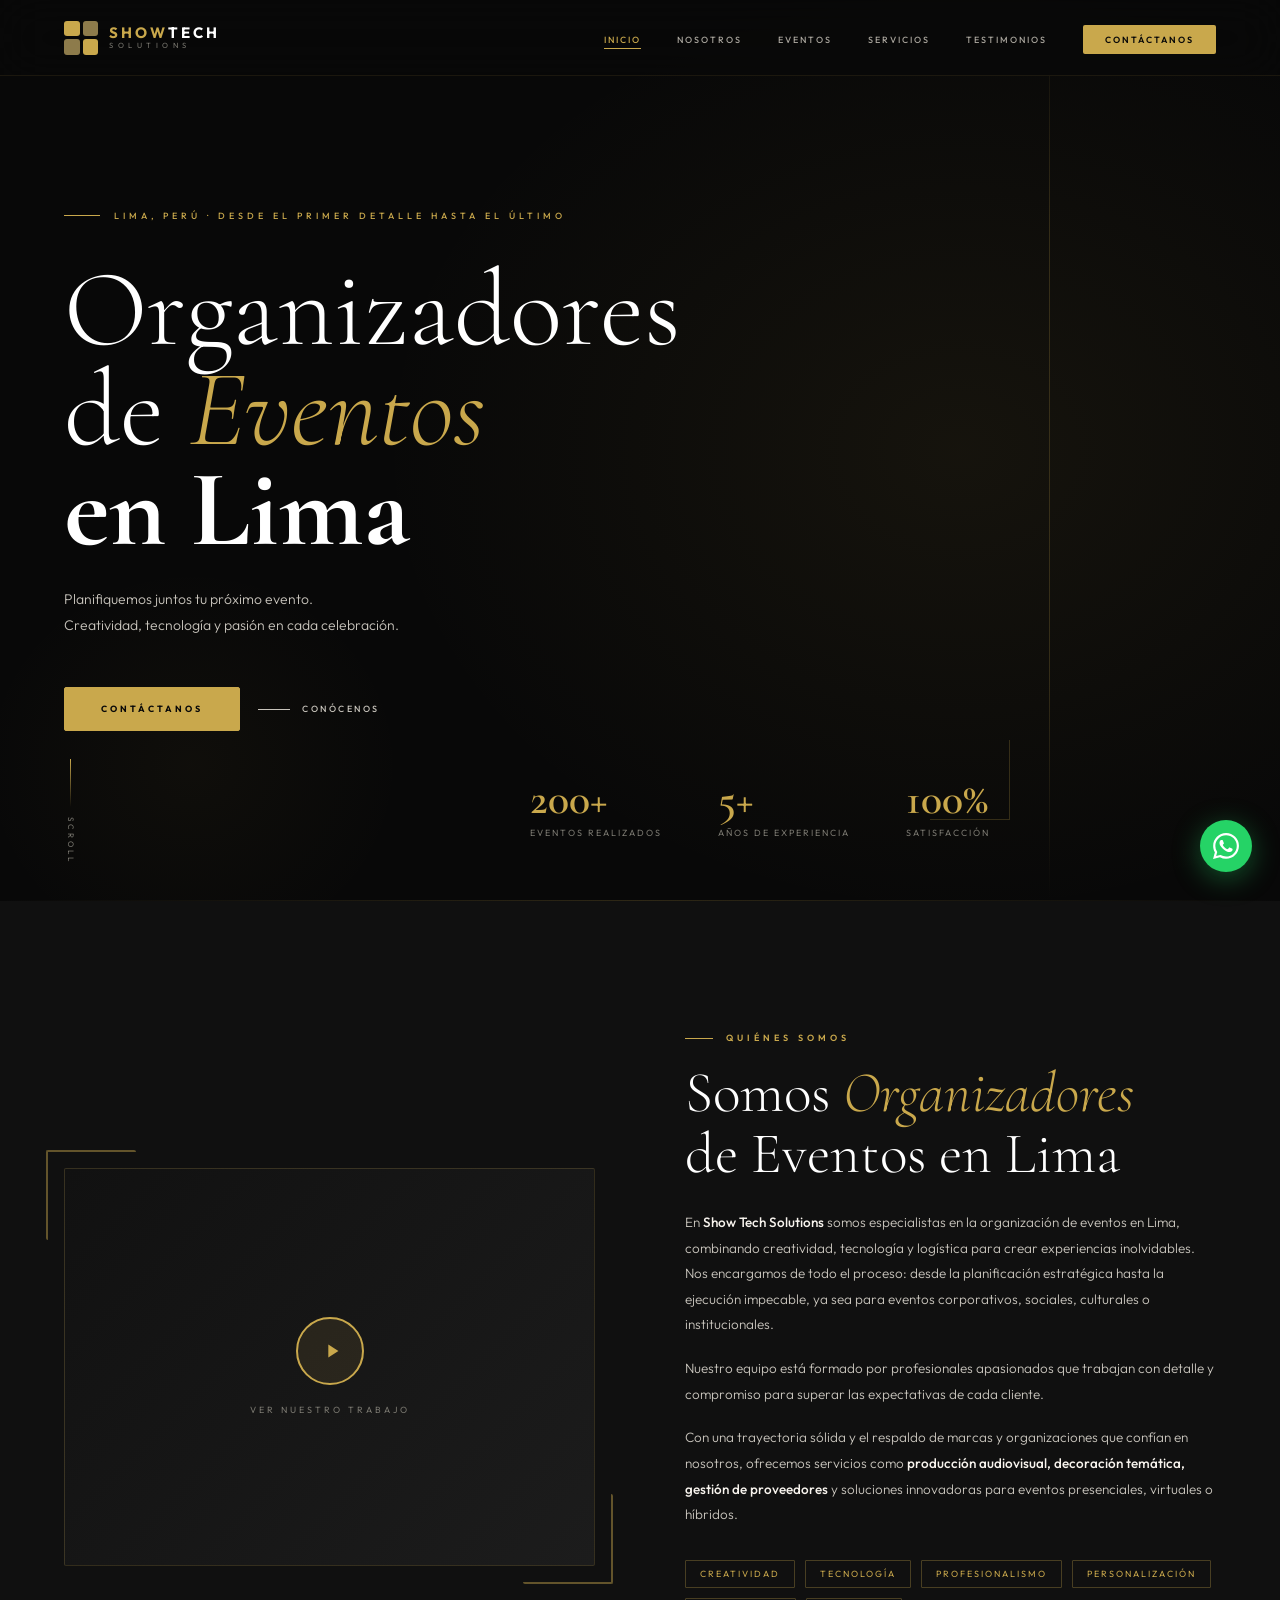
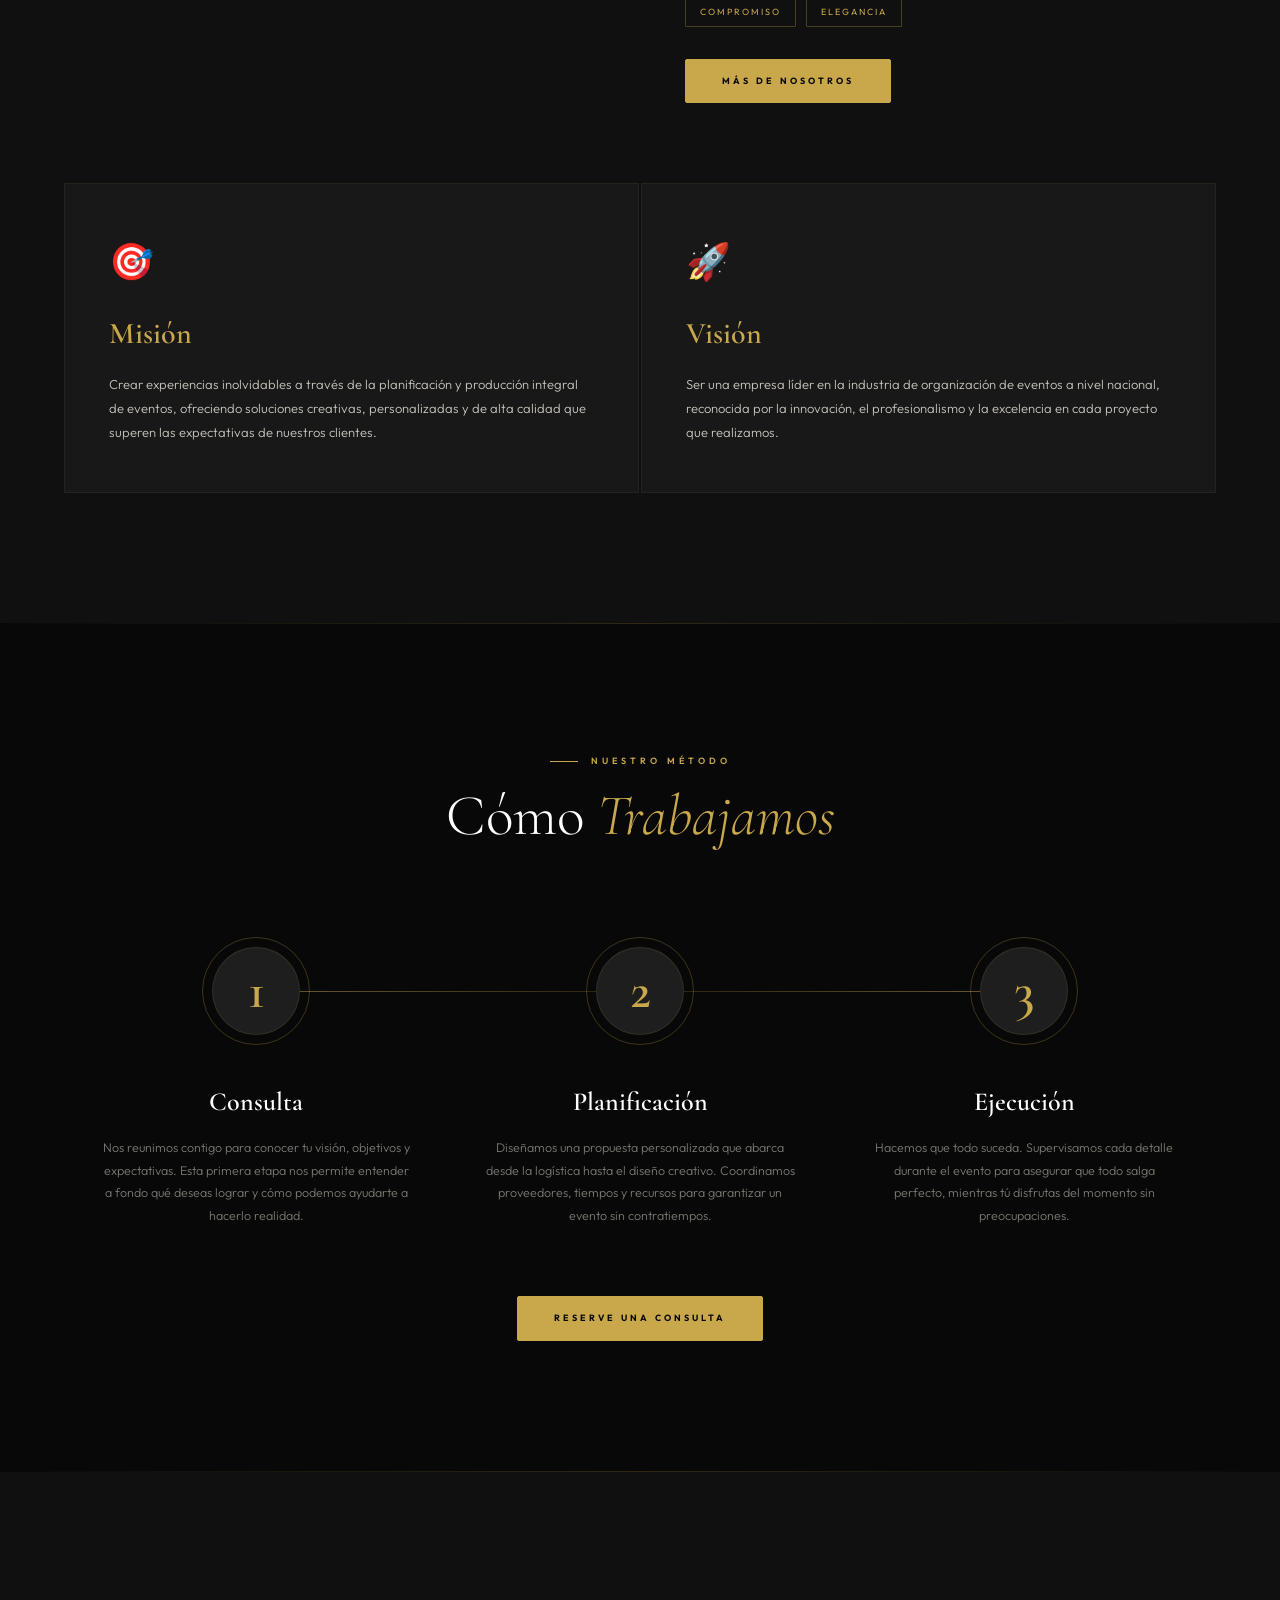
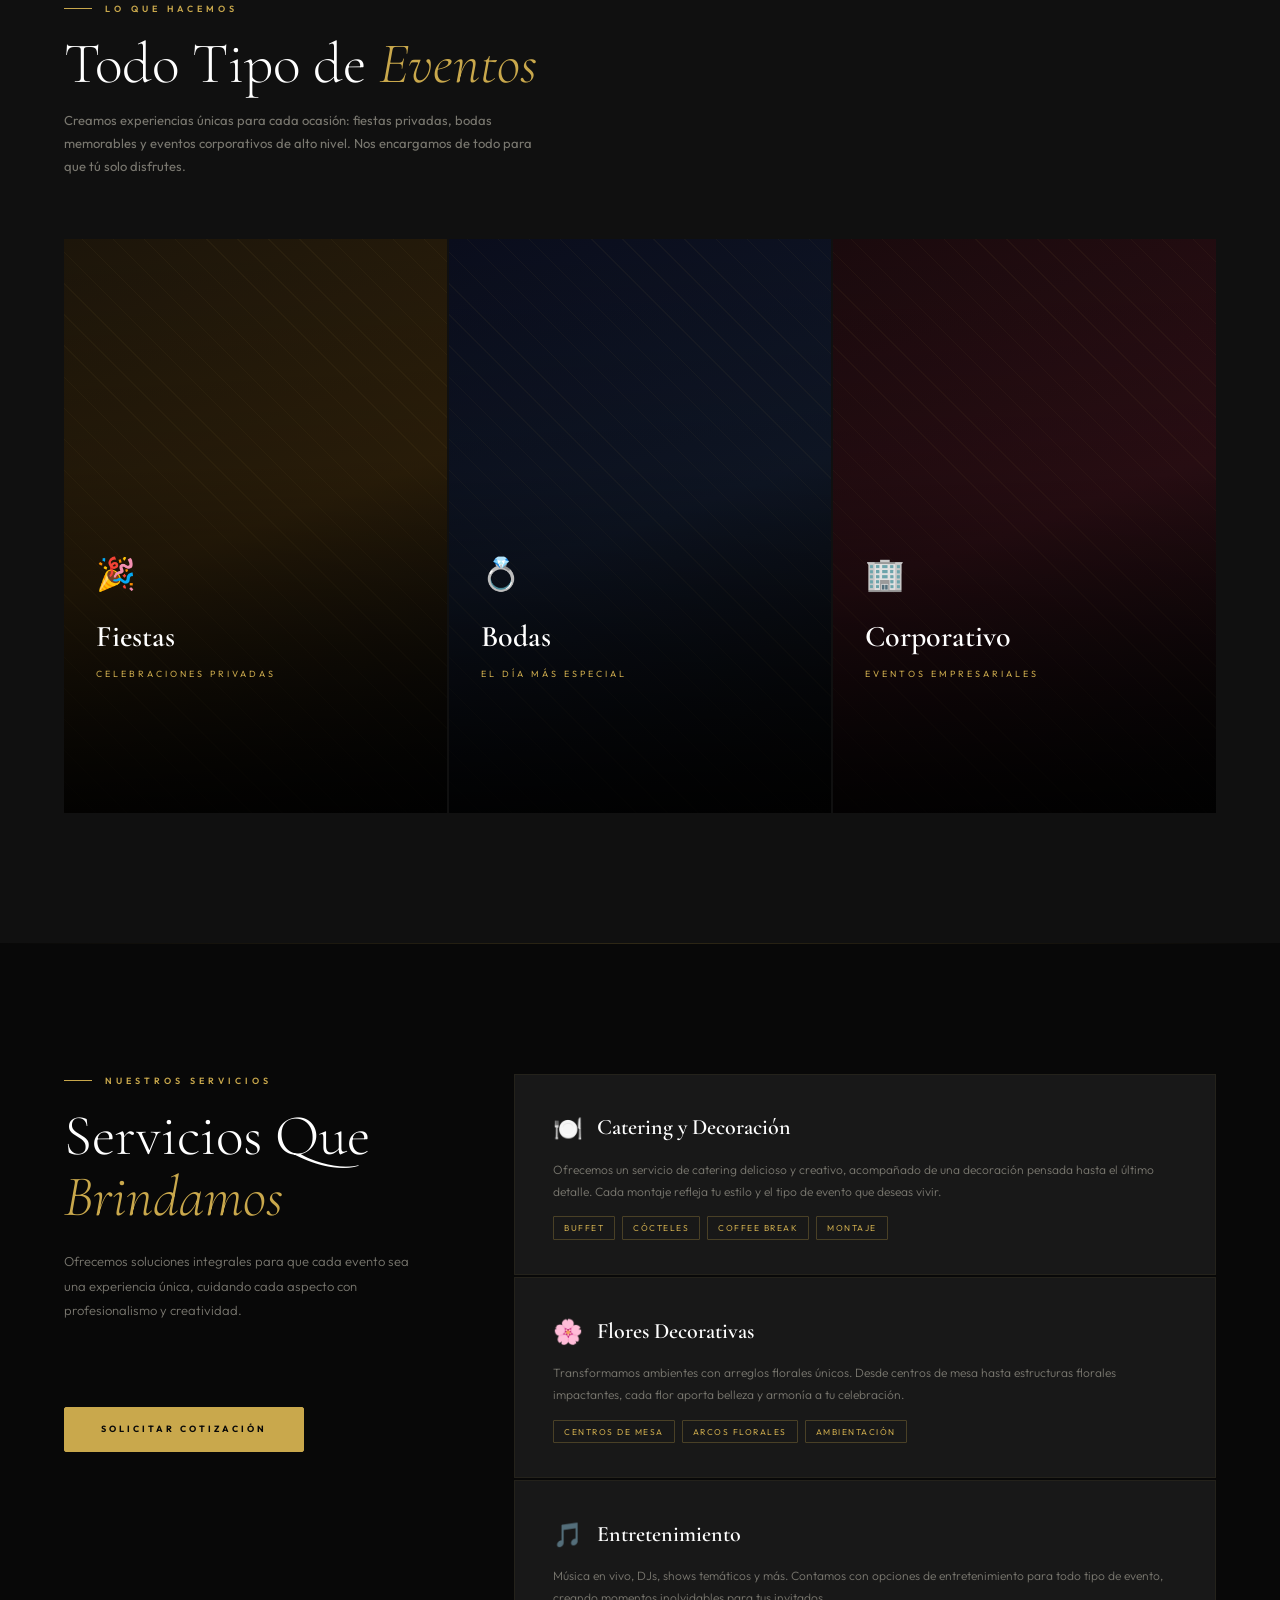
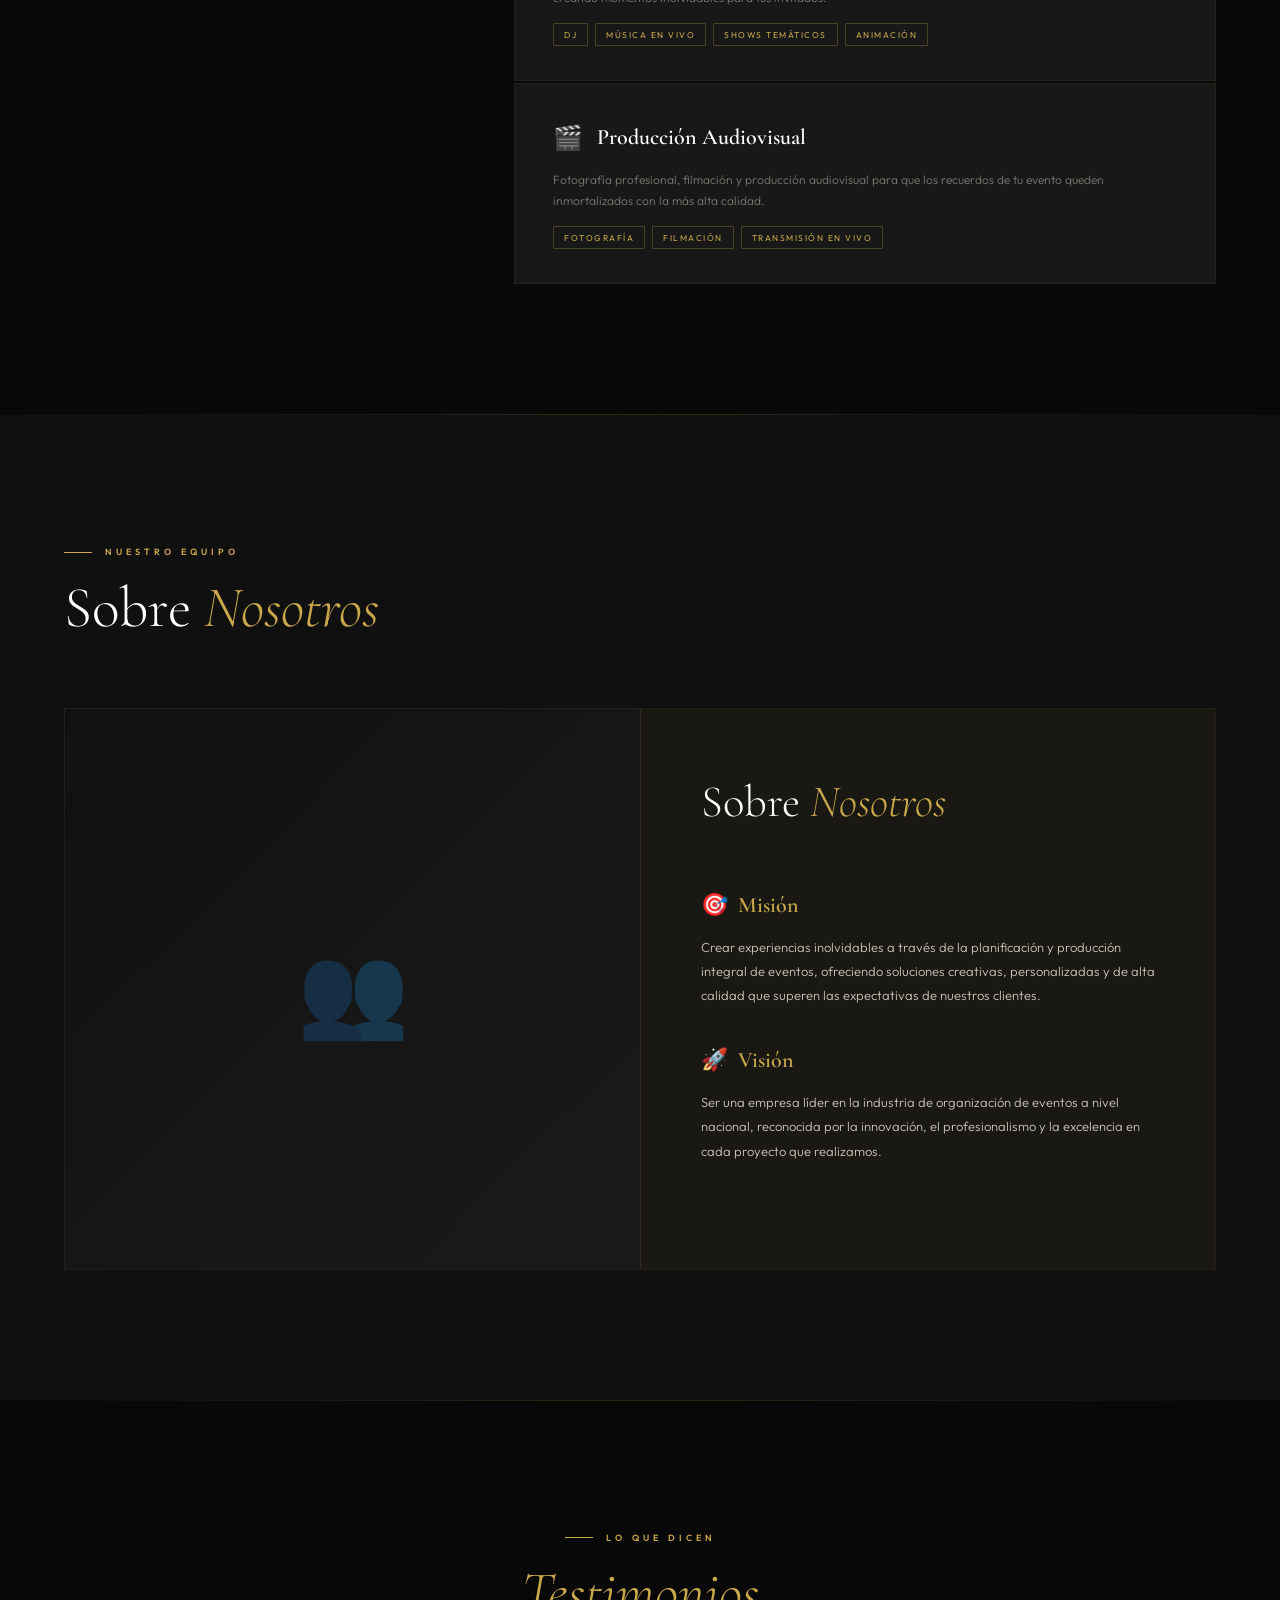
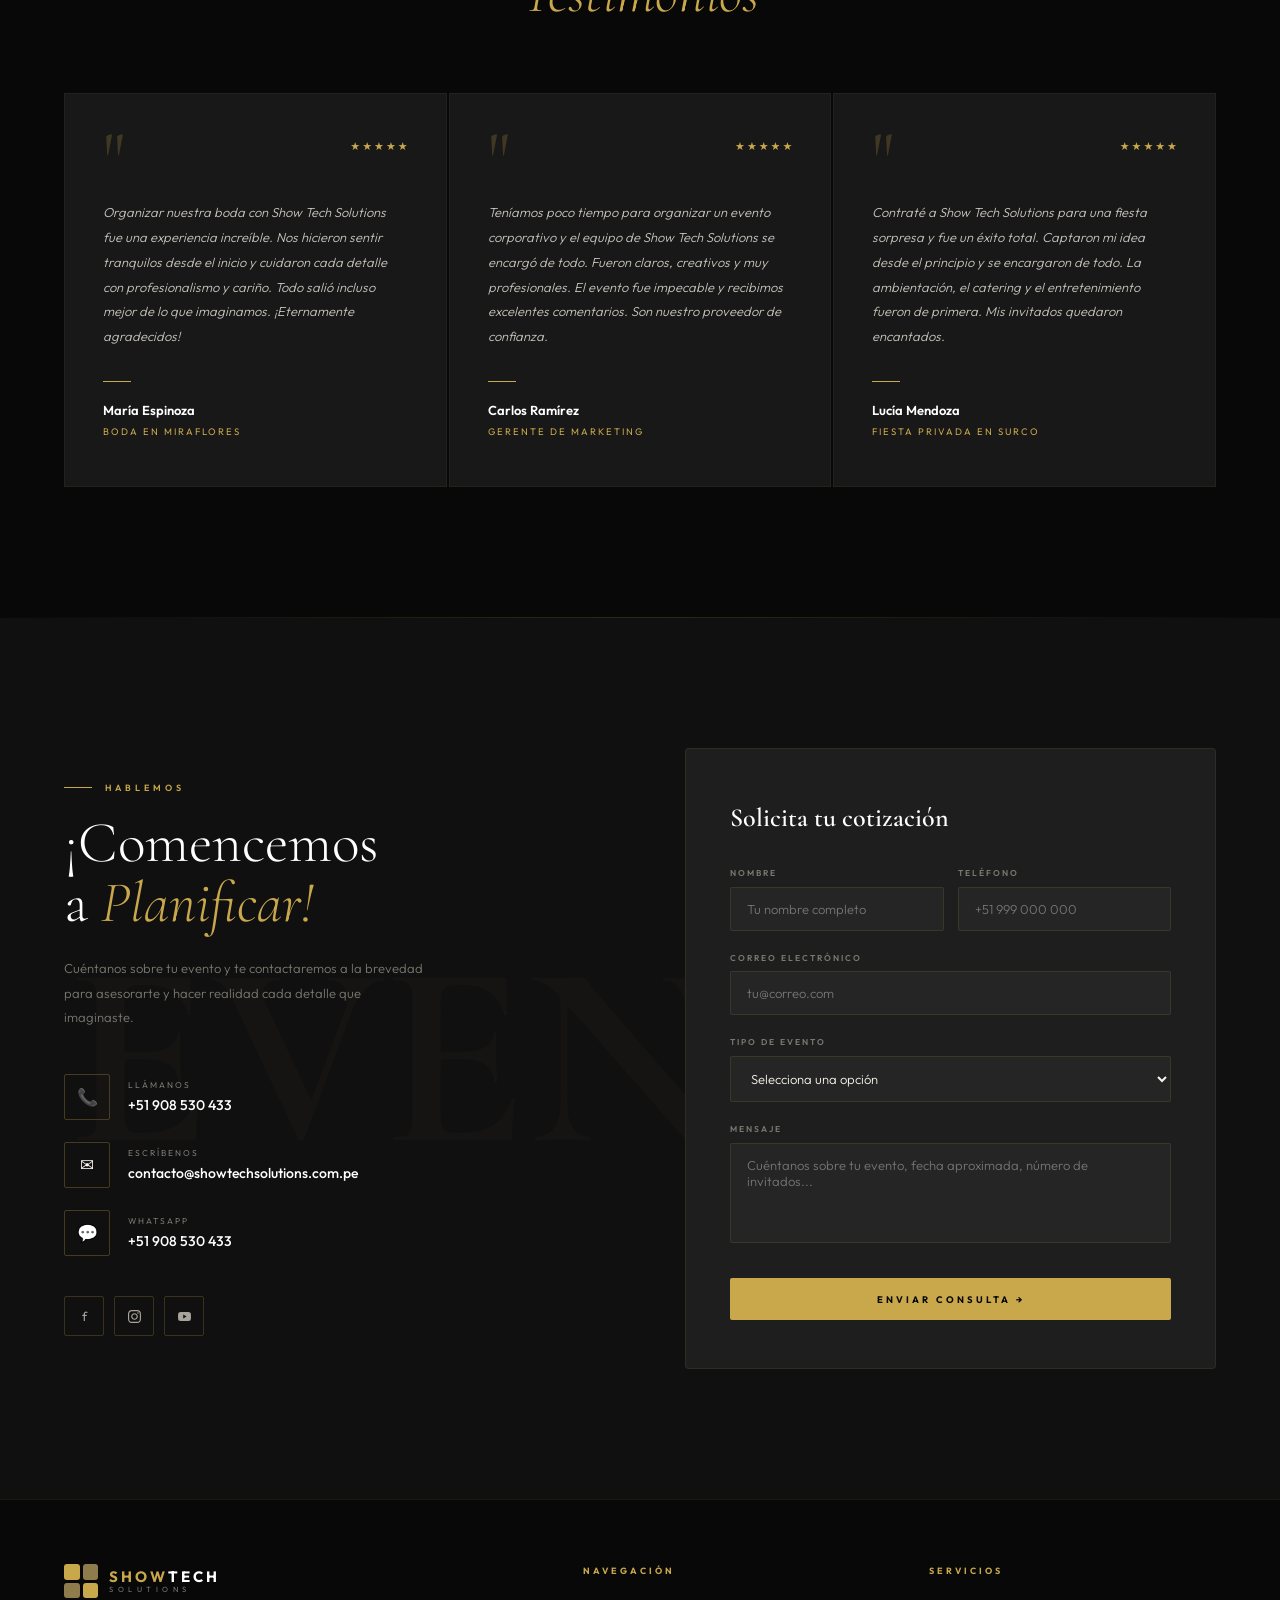
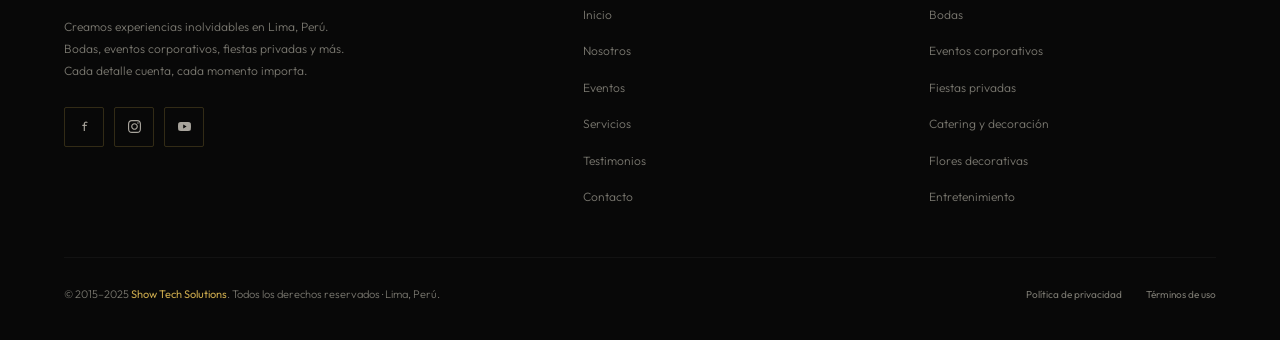
==== index.html @ d68e347e "Primer avance del proyecto Krealab" ====
<!DOCTYPE html>
<html lang="es">
<head>
  <meta charset="UTF-8">
  <meta name="viewport" content="width=device-width, initial-scale=1.0">
  <meta name="description" content="Show Tech Solutions — Organizadores de Eventos en Lima. Bodas, eventos corporativos, fiestas privadas, catering y decoración.">
  <title>Show Tech Solutions | Organizadores de Eventos en Lima</title>

  <!-- Google Fonts -->
  <link rel="preconnect" href="https://fonts.googleapis.com">
  <link rel="preconnect" href="https://fonts.gstatic.com" crossorigin>
  <link href="https://fonts.googleapis.com/css2?family=Cormorant+Garamond:ital,wght@0,300;0,400;0,600;0,700;1,300;1,400;1,600&family=Outfit:wght@300;400;500;600;700&display=swap" rel="stylesheet">

  <!-- CSS -->
  <link rel="stylesheet" href="css/variables.css">
  <link rel="stylesheet" href="css/base.css">
  <link rel="stylesheet" href="css/layout.css">
  <link rel="stylesheet" href="css/home.css">
</head>
<body>

<!-- ════════════════════════════════════════════════════════
    NAVBAR
════════════════════════════════════════════════════════ -->
<nav class="navbar" id="navbar" role="navigation" aria-label="Menú principal">
  <a href="index.html" class="navbar__logo" aria-label="Show Tech Solutions – inicio">
    <div class="logo__squares"><i></i><i></i><i></i><i></i></div>
    <div class="logo__text">
      <div class="logo__name"><b>SHOW</b>TECH</div>
      <div class="logo__sub">SOLUTIONS</div>
    </div>
  </a>

  <ul class="navbar__links" role="list">
    <li><a href="#inicio"       class="active">Inicio</a></li>
    <li><a href="#nosotros">Nosotros</a></li>
    <li><a href="#eventos">Eventos</a></li>
    <li><a href="#servicios">Servicios</a></li>
    <li><a href="#testimonios">Testimonios</a></li>
    <li><a href="#contacto" class="nav-cta">Contáctanos</a></li>
  </ul>

  <!-- Hamburger mobile -->
  <button class="navbar__hamburger" id="hamburger" aria-label="Abrir menú" aria-expanded="false">
    <span></span><span></span><span></span>
  </button>
</nav>

<!-- Mobile menu -->
<nav class="navbar__mobile" id="mobile-menu" aria-label="Menú móvil">
  <a href="#inicio">Inicio</a>
  <a href="#nosotros">Nosotros</a>
  <a href="#eventos">Eventos</a>
  <a href="#servicios">Servicios</a>
  <a href="#testimonios">Testimonios</a>
  <a href="#contacto" class="nav-cta-mobile">Contáctanos</a>
</nav>


<!-- ════════════════════════════════════════════════════════
    HERO
════════════════════════════════════════════════════════ -->
<section class="hero" id="inicio" aria-label="Inicio">

  <div class="hero__bg"     aria-hidden="true"></div>
  <div class="hero__line-v" aria-hidden="true"></div>
  <div class="hero__corner" aria-hidden="true"></div>

  <div class="hero__content">
    <div class="hero__eyebrow" aria-hidden="true">
      <div class="hero__eyebrow-dash"></div>
      <span>Lima, Perú · Desde el primer detalle hasta el último</span>
    </div>

    <h1 class="hero__title">
      Organiza&shy;dores<br>
      de <em>Eventos</em>
      <span class="bold">en Lima</span>
    </h1>

    <p class="hero__sub">
      Planifiquemos juntos tu próximo evento.<br>
      Creatividad, tecnología y pasión en cada celebración.
    </p>

    <div class="hero__actions">
      <a href="#contacto" class="btn-gold">Contáctanos</a>
      <a href="#nosotros" class="btn-outline-gold">
        <span class="line"></span>Conócenos
      </a>
    </div>
  </div>

  <!-- Estadísticas -->
  <div class="hero__stats" aria-label="Estadísticas">
    <div class="hero__stat">
      <div class="n" data-target="200" data-suffix="+">0</div>
      <div class="l">Eventos realizados</div>
    </div>
    <div class="hero__stat">
      <div class="n" data-target="5" data-suffix="+">0</div>
      <div class="l">Años de experiencia</div>
    </div>
    <div class="hero__stat">
      <div class="n" data-target="100" data-suffix="%">0</div>
      <div class="l">Satisfacción</div>
    </div>
  </div>

  <!-- Scroll -->
  <div class="hero__scroll" aria-hidden="true">
    <div class="bar"></div>
    <span class="txt">SCROLL</span>
  </div>

</section>
<div class="sep"></div>


<!-- ════════════════════════════════════════════════════════
    NOSOTROS
════════════════════════════════════════════════════════ -->
<section class="s-nosotros" id="nosotros" aria-label="Nosotros">
  <div class="nosotros__grid">

    <!-- Video / Visual -->
    <div class="nosotros__visual reveal">
      <div class="frame-corner frame-corner--tl" aria-hidden="true"></div>
      <div class="nosotros__frame">
        <div class="nosotros__play" role="button" tabindex="0" aria-label="Ver nuestro video">
          <div class="play-circle">
            <svg viewBox="0 0 24 24" aria-hidden="true"><path d="M8 5v14l11-7z"/></svg>
          </div>
          <span class="play-label">Ver nuestro trabajo</span>
        </div>
      </div>
      <div class="frame-corner frame-corner--br" aria-hidden="true"></div>
    </div>

    <!-- Texto -->
    <div class="nosotros__text reveal">
      <div class="section-label">
        <div class="section-label__line"></div>
        <span class="section-label__text">Quiénes somos</span>
      </div>
      <h2 class="section-title">
        Somos <em>Organizadores</em><br>de Eventos en Lima
      </h2>
      <br>
      <p>
        En <strong>Show Tech Solutions</strong> somos especialistas en la organización de eventos en Lima,
        combinando creatividad, tecnología y logística para crear experiencias inolvidables.
        Nos encargamos de todo el proceso: desde la planificación estratégica hasta la ejecución
        impecable, ya sea para eventos corporativos, sociales, culturales o institucionales.
      </p>
      <p>
        Nuestro equipo está formado por profesionales apasionados que trabajan con detalle y
        compromiso para superar las expectativas de cada cliente.
      </p>
      <p>
        Con una trayectoria sólida y el respaldo de marcas y organizaciones que confían en nosotros,
        ofrecemos servicios como <strong>producción audiovisual, decoración temática, gestión de proveedores</strong>
        y soluciones innovadoras para eventos presenciales, virtuales o híbridos.
      </p>

      <div class="pills" aria-label="Valores">
        <span class="pill">Creatividad</span>
        <span class="pill">Tecnología</span>
        <span class="pill">Profesionalismo</span>
        <span class="pill">Personalización</span>
        <span class="pill">Compromiso</span>
        <span class="pill">Elegancia</span>
      </div>

      <a href="#contacto" class="btn-gold">Más de nosotros</a>
    </div>
  </div>

  <!-- Misión / Visión -->
  <div class="mv-grid">
    <div class="mv-card reveal">
      <span class="mv-card__icon" aria-hidden="true">🎯</span>
      <div class="mv-card__title">Misión</div>
      <p class="mv-card__text">
        Crear experiencias inolvidables a través de la planificación y producción integral de eventos,
        ofreciendo soluciones creativas, personalizadas y de alta calidad que superen las expectativas
        de nuestros clientes.
      </p>
    </div>
    <div class="mv-card reveal">
      <span class="mv-card__icon" aria-hidden="true">🚀</span>
      <div class="mv-card__title">Visión</div>
      <p class="mv-card__text">
        Ser una empresa líder en la industria de organización de eventos a nivel nacional,
        reconocida por la innovación, el profesionalismo y la excelencia en cada proyecto
        que realizamos.
      </p>
    </div>
  </div>
</section>
<div class="sep"></div>


<!-- ════════════════════════════════════════════════════════
    CÓMO TRABAJAMOS
════════════════════════════════════════════════════════ -->
<section class="s-proceso" id="proceso" aria-label="Cómo trabajamos">
  <div class="proceso__head reveal">
    <div class="section-label">
      <div class="section-label__line"></div>
      <span class="section-label__text">Nuestro método</span>
    </div>
    <h2 class="section-title">Cómo <em>Trabajamos</em></h2>
  </div>

  <div class="steps" role="list">
    <div class="step reveal" role="listitem">
      <div class="step__num-wrap" aria-hidden="true">
        <div class="step__ring-outer"></div>
        <div class="step__ring-inner"></div>
        <span class="step__num">1</span>
      </div>
      <h3 class="step__title">Consulta</h3>
      <p class="step__desc">
        Nos reunimos contigo para conocer tu visión, objetivos y expectativas.
        Esta primera etapa nos permite entender a fondo qué deseas lograr y
        cómo podemos ayudarte a hacerlo realidad.
      </p>
    </div>

    <div class="step reveal" role="listitem">
      <div class="step__num-wrap" aria-hidden="true">
        <div class="step__ring-outer"></div>
        <div class="step__ring-inner"></div>
        <span class="step__num">2</span>
      </div>
      <h3 class="step__title">Planificación</h3>
      <p class="step__desc">
        Diseñamos una propuesta personalizada que abarca desde la logística hasta el diseño creativo.
        Coordinamos proveedores, tiempos y recursos para garantizar un evento sin contratiempos.
      </p>
    </div>

    <div class="step reveal" role="listitem">
      <div class="step__num-wrap" aria-hidden="true">
        <div class="step__ring-outer"></div>
        <div class="step__ring-inner"></div>
        <span class="step__num">3</span>
      </div>
      <h3 class="step__title">Ejecución</h3>
      <p class="step__desc">
        Hacemos que todo suceda. Supervisamos cada detalle durante el evento para asegurar que
        todo salga perfecto, mientras tú disfrutas del momento sin preocupaciones.
      </p>
    </div>
  </div>

  <div class="steps__cta reveal">
    <a href="#contacto" class="btn-gold">Reserve una consulta</a>
  </div>
</section>
<div class="sep"></div>


<!-- ════════════════════════════════════════════════════════
    TIPOS DE EVENTOS
════════════════════════════════════════════════════════ -->
<section class="s-eventos" id="eventos" aria-label="Tipos de eventos">
  <div class="eventos__head reveal">
    <div class="section-label">
      <div class="section-label__line"></div>
      <span class="section-label__text">Lo que hacemos</span>
    </div>
    <h2 class="section-title">Todo Tipo de <em>Eventos</em></h2>
    <p class="eventos__sub">
      Creamos experiencias únicas para cada ocasión: fiestas privadas, bodas memorables
      y eventos corporativos de alto nivel. Nos encargamos de todo para que tú solo disfrutes.
    </p>
  </div>

  <div class="eventos__grid reveal">

    <!-- Fiestas -->
    <article class="ev-card">
      <div class="ev-card__bg"   aria-hidden="true"></div>
      <div class="ev-card__hatch" aria-hidden="true"></div>
      <div class="ev-card__shade" aria-hidden="true"></div>
      <div class="ev-card__body">
        <span class="ev-card__emoji" aria-hidden="true">🎉</span>
        <h3 class="ev-card__name">Fiestas</h3>
        <div class="ev-card__label">Celebraciones privadas</div>
        <p class="ev-card__desc">
          Cumpleaños, aniversarios y fiestas temáticas diseñadas a tu medida con
          ambientación, catering y entretenimiento de primer nivel.
        </p>
        <a href="#contacto" class="ev-card__link">
          <span class="ev-card__link-bar"></span>Cotizar
        </a>
      </div>
    </article>

    <!-- Bodas -->
    <article class="ev-card">
      <div class="ev-card__bg"   aria-hidden="true"></div>
      <div class="ev-card__hatch" aria-hidden="true"></div>
      <div class="ev-card__shade" aria-hidden="true"></div>
      <div class="ev-card__body">
        <span class="ev-card__emoji" aria-hidden="true">💍</span>
        <h3 class="ev-card__name">Bodas</h3>
        <div class="ev-card__label">El día más especial</div>
        <p class="ev-card__desc">
          Organizamos tu boda con elegancia y precisión: decoración floral, catering exquisito
          y coordinación integral para un día perfecto e irrepetible.
        </p>
        <a href="#contacto" class="ev-card__link">
          <span class="ev-card__link-bar"></span>Cotizar
        </a>
      </div>
    </article>

    <!-- Corporativo -->
    <article class="ev-card">
      <div class="ev-card__bg"   aria-hidden="true"></div>
      <div class="ev-card__hatch" aria-hidden="true"></div>
      <div class="ev-card__shade" aria-hidden="true"></div>
      <div class="ev-card__body">
        <span class="ev-card__emoji" aria-hidden="true">🏢</span>
        <h3 class="ev-card__name">Corporativo</h3>
        <div class="ev-card__label">Eventos empresariales</div>
        <p class="ev-card__desc">
          Lanzamientos de marca, conferencias, cenas de gala y activaciones.
          Soluciones profesionales que elevan la imagen de tu empresa.
        </p>
        <a href="#contacto" class="ev-card__link">
          <span class="ev-card__link-bar"></span>Cotizar
        </a>
      </div>
    </article>

  </div>
</section>
<div class="sep"></div>


<!-- ════════════════════════════════════════════════════════
    SERVICIOS
════════════════════════════════════════════════════════ -->
<section class="s-servicios" id="servicios" aria-label="Servicios">
  <div class="servicios__layout">

    <div class="servicios__sticky reveal">
      <div class="section-label">
        <div class="section-label__line"></div>
        <span class="section-label__text">Nuestros servicios</span>
      </div>
      <h2 class="section-title">Servicios Que <em>Brindamos</em></h2>
      <p>
        Ofrecemos soluciones integrales para que cada evento sea una experiencia única,
        cuidando cada aspecto con profesionalismo y creatividad.
      </p>
      <a href="#contacto" class="btn-gold mt-lg">Solicitar cotización</a>
    </div>

    <div class="servicios__list reveal">

      <article class="srv-card">
        <div class="srv-card__top">
          <span class="srv-card__emoji" aria-hidden="true">🍽️</span>
          <h3 class="srv-card__name">Catering y Decoración</h3>
        </div>
        <p class="srv-card__desc">
          Ofrecemos un servicio de catering delicioso y creativo, acompañado de una decoración
          pensada hasta el último detalle. Cada montaje refleja tu estilo y el tipo de evento que deseas vivir.
        </p>
        <div class="srv-card__tags" aria-label="Incluye">
          <span class="srv-card__tag">Buffet</span>
          <span class="srv-card__tag">Cócteles</span>
          <span class="srv-card__tag">Coffee Break</span>
          <span class="srv-card__tag">Montaje</span>
        </div>
      </article>

      <article class="srv-card">
        <div class="srv-card__top">
          <span class="srv-card__emoji" aria-hidden="true">🌸</span>
          <h3 class="srv-card__name">Flores Decorativas</h3>
        </div>
        <p class="srv-card__desc">
          Transformamos ambientes con arreglos florales únicos. Desde centros de mesa hasta
          estructuras florales impactantes, cada flor aporta belleza y armonía a tu celebración.
        </p>
        <div class="srv-card__tags">
          <span class="srv-card__tag">Centros de mesa</span>
          <span class="srv-card__tag">Arcos florales</span>
          <span class="srv-card__tag">Ambientación</span>
        </div>
      </article>

      <article class="srv-card">
        <div class="srv-card__top">
          <span class="srv-card__emoji" aria-hidden="true">🎵</span>
          <h3 class="srv-card__name">Entretenimiento</h3>
        </div>
        <p class="srv-card__desc">
          Música en vivo, DJs, shows temáticos y más. Contamos con opciones de entretenimiento
          para todo tipo de evento, creando momentos inolvidables para tus invitados.
        </p>
        <div class="srv-card__tags">
          <span class="srv-card__tag">DJ</span>
          <span class="srv-card__tag">Música en vivo</span>
          <span class="srv-card__tag">Shows temáticos</span>
          <span class="srv-card__tag">Animación</span>
        </div>
      </article>

      <article class="srv-card">
        <div class="srv-card__top">
          <span class="srv-card__emoji" aria-hidden="true">🎬</span>
          <h3 class="srv-card__name">Producción Audiovisual</h3>
        </div>
        <p class="srv-card__desc">
          Fotografía profesional, filmación y producción audiovisual para que los recuerdos
          de tu evento queden inmortalizados con la más alta calidad.
        </p>
        <div class="srv-card__tags">
          <span class="srv-card__tag">Fotografía</span>
          <span class="srv-card__tag">Filmación</span>
          <span class="srv-card__tag">Transmisión en vivo</span>
        </div>
      </article>

    </div>
  </div>
</section>
<div class="sep"></div>


<!-- ════════════════════════════════════════════════════════
    SOBRE NOSOTROS (detalle: Misión / Visión + equipo)
════════════════════════════════════════════════════════ -->
<section class="s-sobre" id="sobre" aria-label="Sobre nosotros">
  <div class="sobre__header">
    <div class="section-label reveal">
      <div class="section-label__line"></div>
      <span class="section-label__text">Nuestro equipo</span>
    </div>
    <h2 class="section-title reveal">Sobre <em>Nosotros</em></h2>
  </div>

  <div class="sobre__grid reveal">
    <div class="sobre__img" aria-hidden="true">
      <div class="sobre__img-inner">
        <span class="sobre__placeholder">👥</span>
      </div>
    </div>
    <div class="sobre__content">
      <h3 class="section-title">Sobre <em>Nosotros</em></h3>
      <br>
      <div class="sobre__block">
        <div class="sobre__block-title"><span aria-hidden="true">🎯</span> Misión</div>
        <p>
          Crear experiencias inolvidables a través de la planificación y producción integral
          de eventos, ofreciendo soluciones creativas, personalizadas y de alta calidad que
          superen las expectativas de nuestros clientes.
        </p>
      </div>
      <div class="sobre__block">
        <div class="sobre__block-title"><span aria-hidden="true">🚀</span> Visión</div>
        <p>
          Ser una empresa líder en la industria de organización de eventos a nivel nacional,
          reconocida por la innovación, el profesionalismo y la excelencia en cada proyecto
          que realizamos.
        </p>
      </div>
    </div>
  </div>
</section>
<div class="sep"></div>


<!-- ════════════════════════════════════════════════════════
    TESTIMONIOS
════════════════════════════════════════════════════════ -->
<section class="s-testimonios" id="testimonios" aria-label="Testimonios">
  <div class="testimonios__head reveal">
    <div class="section-label">
      <div class="section-label__line"></div>
      <span class="section-label__text">Lo que dicen</span>
    </div>
    <h2 class="section-title"><em>Testimonios</em></h2>
  </div>

  <div class="testimonios__grid">

    <article class="testi-card reveal">
      <div class="testi-card__stars" aria-label="5 estrellas">★★★★★</div>
      <span class="testi-card__quote" aria-hidden="true">"</span>
      <p class="testi-card__text">
        Organizar nuestra boda con Show Tech Solutions fue una experiencia increíble.
        Nos hicieron sentir tranquilos desde el inicio y cuidaron cada detalle con
        profesionalismo y cariño. Todo salió incluso mejor de lo que imaginamos. ¡Eternamente agradecidos!
      </p>
      <div class="testi-card__line" aria-hidden="true"></div>
      <div class="testi-card__name">María Espinoza</div>
      <div class="testi-card__role">Boda en Miraflores</div>
    </article>

    <article class="testi-card reveal">
      <div class="testi-card__stars" aria-label="5 estrellas">★★★★★</div>
      <span class="testi-card__quote" aria-hidden="true">"</span>
      <p class="testi-card__text">
        Teníamos poco tiempo para organizar un evento corporativo y el equipo de Show Tech Solutions
        se encargó de todo. Fueron claros, creativos y muy profesionales. El evento fue impecable
        y recibimos excelentes comentarios. Son nuestro proveedor de confianza.
      </p>
      <div class="testi-card__line" aria-hidden="true"></div>
      <div class="testi-card__name">Carlos Ramírez</div>
      <div class="testi-card__role">Gerente de Marketing</div>
    </article>

    <article class="testi-card reveal">
      <div class="testi-card__stars" aria-label="5 estrellas">★★★★★</div>
      <span class="testi-card__quote" aria-hidden="true">"</span>
      <p class="testi-card__text">
        Contraté a Show Tech Solutions para una fiesta sorpresa y fue un éxito total.
        Captaron mi idea desde el principio y se encargaron de todo. La ambientación,
        el catering y el entretenimiento fueron de primera. Mis invitados quedaron encantados.
      </p>
      <div class="testi-card__line" aria-hidden="true"></div>
      <div class="testi-card__name">Lucía Mendoza</div>
      <div class="testi-card__role">Fiesta privada en Surco</div>
    </article>

  </div>
</section>
<div class="sep"></div>


<!-- ════════════════════════════════════════════════════════
    CONTACTO
════════════════════════════════════════════════════════ -->
<section class="s-contacto" id="contacto" aria-label="Contacto">
  <div class="contacto__bg-word" aria-hidden="true">EVENTOS</div>

  <div class="contacto__grid">

    <!-- Info -->
    <div class="reveal">
      <div class="section-label">
        <div class="section-label__line"></div>
        <span class="section-label__text">Hablemos</span>
      </div>
      <h2 class="section-title contacto__title">¡Comencemos<br>a <em>Planificar!</em></h2>
      <p class="contacto__para">
        Cuéntanos sobre tu evento y te contactaremos a la brevedad para asesorarte
        y hacer realidad cada detalle que imaginaste.
      </p>

      <div class="contact-items">
        <a href="tel:+51908530433" class="c-item">
          <div class="c-item__icon" aria-hidden="true">📞</div>
          <div>
            <div class="c-item__label">Llámanos</div>
            <div class="c-item__value">+51 908 530 433</div>
          </div>
        </a>
        <a href="mailto:contacto@showtechsolutions.com.pe" class="c-item">
          <div class="c-item__icon" aria-hidden="true">✉️</div>
          <div>
            <div class="c-item__label">Escríbenos</div>
            <div class="c-item__value">contacto@showtechsolutions.com.pe</div>
          </div>
        </a>
        <a href="https://wa.me/51908530433" class="c-item" target="_blank" rel="noopener">
          <div class="c-item__icon" aria-hidden="true">💬</div>
          <div>
            <div class="c-item__label">WhatsApp</div>
            <div class="c-item__value">+51 908 530 433</div>
          </div>
        </a>
      </div>

      <div class="socials">
        <a href="#" class="social-btn" title="Facebook" aria-label="Facebook">f</a>
        <a href="#" class="social-btn" title="Instagram" aria-label="Instagram">
          <svg viewBox="0 0 24 24" aria-hidden="true"><path d="M12 2.163c3.204 0 3.584.012 4.85.07 3.252.148 4.771 1.691 4.919 4.919.058 1.265.069 1.645.069 4.849 0 3.205-.012 3.584-.069 4.849-.149 3.225-1.664 4.771-4.919 4.919-1.266.058-1.644.07-4.85.07-3.204 0-3.584-.012-4.849-.07-3.26-.149-4.771-1.699-4.919-4.92-.058-1.265-.07-1.644-.07-4.849 0-3.204.013-3.583.07-4.849.149-3.227 1.664-4.771 4.919-4.919 1.266-.057 1.645-.069 4.849-.069zm0-2.163c-3.259 0-3.667.014-4.947.072-4.358.2-6.78 2.618-6.98 6.98-.059 1.281-.073 1.689-.073 4.948 0 3.259.014 3.668.072 4.948.2 4.358 2.618 6.78 6.98 6.98 1.281.058 1.689.072 4.948.072 3.259 0 3.668-.014 4.948-.072 4.354-.2 6.782-2.618 6.979-6.98.059-1.28.073-1.689.073-4.948 0-3.259-.014-3.667-.072-4.947-.196-4.354-2.617-6.78-6.979-6.98-1.281-.059-1.69-.073-4.949-.073zm0 5.838c-3.403 0-6.162 2.759-6.162 6.162s2.759 6.163 6.162 6.163 6.162-2.759 6.162-6.163c0-3.403-2.759-6.162-6.162-6.162zm0 10.162c-2.209 0-4-1.79-4-4 0-2.209 1.791-4 4-4s4 1.791 4 4c0 2.21-1.791 4-4 4zm6.406-11.845c-.796 0-1.441.645-1.441 1.44s.645 1.44 1.441 1.44c.795 0 1.439-.645 1.439-1.44s-.644-1.44-1.439-1.44z"/></svg>
        </a>
        <a href="#" class="social-btn" title="YouTube" aria-label="YouTube">
          <svg viewBox="0 0 24 24" aria-hidden="true"><path d="M23.495 6.205a3.007 3.007 0 0 0-2.088-2.088c-1.87-.501-9.396-.501-9.396-.501s-7.507-.01-9.396.501A3.007 3.007 0 0 0 .527 6.205a31.247 31.247 0 0 0-.522 5.805 31.247 31.247 0 0 0 .522 5.783 3.007 3.007 0 0 0 2.088 2.088c1.868.502 9.396.502 9.396.502s7.506 0 9.396-.502a3.007 3.007 0 0 0 2.088-2.088 31.247 31.247 0 0 0 .5-5.783 31.247 31.247 0 0 0-.5-5.805zM9.609 15.601V8.408l6.264 3.602z"/></svg>
        </a>
      </div>
    </div>

    <!-- Formulario -->
    <div class="cform reveal" role="form" aria-label="Formulario de contacto">
      <div class="cform__title">Solicita tu cotización</div>
      <div class="frow">
        <div class="fgroup">
          <label class="flabel" for="nombre">Nombre</label>
          <input id="nombre" type="text" class="finput" placeholder="Tu nombre completo" required>
        </div>
        <div class="fgroup">
          <label class="flabel" for="telefono">Teléfono</label>
          <input id="telefono" type="tel" class="finput" placeholder="+51 999 000 000">
        </div>
      </div>
      <div class="fgroup">
        <label class="flabel" for="email">Correo electrónico</label>
        <input id="email" type="email" class="finput" placeholder="tu@correo.com" required>
      </div>
      <div class="fgroup">
        <label class="flabel" for="tipo">Tipo de evento</label>
        <select id="tipo" class="fselect">
          <option value="">Selecciona una opción</option>
          <option>Boda</option>
          <option>Fiesta privada</option>
          <option>Evento corporativo</option>
          <option>Cumpleaños</option>
          <option>Lanzamiento de marca</option>
          <option>Otro</option>
        </select>
      </div>
      <div class="fgroup">
        <label class="flabel" for="mensaje">Mensaje</label>
        <textarea id="mensaje" class="ftextarea" placeholder="Cuéntanos sobre tu evento, fecha aproximada, número de invitados..."></textarea>
      </div>
      <button class="fsubmit" type="button">Enviar consulta →</button>
    </div>

  </div>
</section>


<!-- ════════════════════════════════════════════════════════
    FOOTER
════════════════════════════════════════════════════════ -->
<footer class="footer" role="contentinfo">
  <div class="footer__inner">
    <div class="footer__top">

      <!-- Marca -->
      <div class="footer__brand">
        <a href="index.html" class="navbar__logo" aria-label="Show Tech Solutions">
          <div class="logo__squares"><i></i><i></i><i></i><i></i></div>
          <div class="logo__text">
            <div class="logo__name"><b>SHOW</b>TECH</div>
            <div class="logo__sub">SOLUTIONS</div>
          </div>
        </a>
        <p>
          Creamos experiencias inolvidables en Lima, Perú.
          Bodas, eventos corporativos, fiestas privadas y más.
          Cada detalle cuenta, cada momento importa.
        </p>
        <div class="socials">
          <a href="#" class="social-btn" title="Facebook" aria-label="Facebook">f</a>
          <a href="#" class="social-btn" title="Instagram" aria-label="Instagram">
            <svg viewBox="0 0 24 24" aria-hidden="true"><path d="M12 2.163c3.204 0 3.584.012 4.85.07 3.252.148 4.771 1.691 4.919 4.919.058 1.265.069 1.645.069 4.849 0 3.205-.012 3.584-.069 4.849-.149 3.225-1.664 4.771-4.919 4.919-1.266.058-1.644.07-4.85.07-3.204 0-3.584-.012-4.849-.07-3.26-.149-4.771-1.699-4.919-4.92-.058-1.265-.07-1.644-.07-4.849 0-3.204.013-3.583.07-4.849.149-3.227 1.664-4.771 4.919-4.919 1.266-.057 1.645-.069 4.849-.069zm0-2.163c-3.259 0-3.667.014-4.947.072-4.358.2-6.78 2.618-6.98 6.98-.059 1.281-.073 1.689-.073 4.948 0 3.259.014 3.668.072 4.948.2 4.358 2.618 6.78 6.98 6.98 1.281.058 1.689.072 4.948.072 3.259 0 3.668-.014 4.948-.072 4.354-.2 6.782-2.618 6.979-6.98.059-1.28.073-1.689.073-4.948 0-3.259-.014-3.667-.072-4.947-.196-4.354-2.617-6.78-6.979-6.98-1.281-.059-1.69-.073-4.949-.073zm0 5.838c-3.403 0-6.162 2.759-6.162 6.162s2.759 6.163 6.162 6.163 6.162-2.759 6.162-6.163c0-3.403-2.759-6.162-6.162-6.162zm0 10.162c-2.209 0-4-1.79-4-4 0-2.209 1.791-4 4-4s4 1.791 4 4c0 2.21-1.791 4-4 4zm6.406-11.845c-.796 0-1.441.645-1.441 1.44s.645 1.44 1.441 1.44c.795 0 1.439-.645 1.439-1.44s-.644-1.44-1.439-1.44z"/></svg>
          </a>
          <a href="#" class="social-btn" title="YouTube" aria-label="YouTube">
            <svg viewBox="0 0 24 24" aria-hidden="true"><path d="M23.495 6.205a3.007 3.007 0 0 0-2.088-2.088c-1.87-.501-9.396-.501-9.396-.501s-7.507-.01-9.396.501A3.007 3.007 0 0 0 .527 6.205a31.247 31.247 0 0 0-.522 5.805 31.247 31.247 0 0 0 .522 5.783 3.007 3.007 0 0 0 2.088 2.088c1.868.502 9.396.502 9.396.502s7.506 0 9.396-.502a3.007 3.007 0 0 0 2.088-2.088 31.247 31.247 0 0 0 .5-5.783 31.247 31.247 0 0 0-.5-5.805zM9.609 15.601V8.408l6.264 3.602z"/></svg>
          </a>
        </div>
      </div>

      <!-- Navegación -->
      <div>
        <div class="footer__heading">Navegación</div>
        <ul class="footer__list">
          <li><a href="#inicio">Inicio</a></li>
          <li><a href="#nosotros">Nosotros</a></li>
          <li><a href="#eventos">Eventos</a></li>
          <li><a href="#servicios">Servicios</a></li>
          <li><a href="#testimonios">Testimonios</a></li>
          <li><a href="#contacto">Contacto</a></li>
        </ul>
      </div>

      <!-- Servicios -->
      <div>
        <div class="footer__heading">Servicios</div>
        <ul class="footer__list">
          <li><a href="#eventos">Bodas</a></li>
          <li><a href="#eventos">Eventos corporativos</a></li>
          <li><a href="#eventos">Fiestas privadas</a></li>
          <li><a href="#servicios">Catering y decoración</a></li>
          <li><a href="#servicios">Flores decorativas</a></li>
          <li><a href="#servicios">Entretenimiento</a></li>
        </ul>
      </div>

    </div>

    <div class="footer__bottom">
      <p class="footer__copy">
        © 2015–2025 <b>Show Tech Solutions</b>. Todos los derechos reservados · Lima, Perú.
      </p>
      <div class="footer__legal">
        <a href="#">Política de privacidad</a>
        <a href="#">Términos de uso</a>
      </div>
    </div>
  </div>
</footer>


<!-- WhatsApp flotante -->
<a href="https://wa.me/51908530433" class="wa-float" target="_blank" rel="noopener" aria-label="Escribir por WhatsApp">
  <svg viewBox="0 0 24 24" aria-hidden="true">
    <path d="M17.472 14.382c-.297-.149-1.758-.867-2.03-.967-.273-.099-.471-.148-.67.15-.197.297-.767.966-.94 1.164-.173.199-.347.223-.644.075-.297-.15-1.255-.463-2.39-1.475-.883-.788-1.48-1.761-1.653-2.059-.173-.297-.018-.458.13-.606.134-.133.298-.347.446-.52.149-.174.198-.298.298-.497.099-.198.05-.371-.025-.52-.075-.149-.669-1.612-.916-2.207-.242-.579-.487-.5-.669-.51-.173-.008-.371-.01-.57-.01-.198 0-.52.074-.792.372-.272.297-1.04 1.016-1.04 2.479 0 1.462 1.065 2.875 1.213 3.074.149.198 2.096 3.2 5.077 4.487.709.306 1.262.489 1.694.625.712.227 1.36.195 1.871.118.571-.085 1.758-.719 2.006-1.413.248-.694.248-1.289.173-1.413-.074-.124-.272-.198-.57-.347m-5.421 7.403h-.004a9.87 9.87 0 01-5.031-1.378l-.361-.214-3.741.982.998-3.648-.235-.374a9.86 9.86 0 01-1.51-5.26c.001-5.45 4.436-9.884 9.888-9.884 2.64 0 5.122 1.03 6.988 2.898a9.825 9.825 0 012.893 6.994c-.003 5.45-4.437 9.884-9.885 9.884m8.413-18.297A11.815 11.815 0 0012.05 0C5.495 0 .16 5.335.157 11.892c0 2.096.547 4.142 1.588 5.945L.057 24l6.305-1.654a11.882 11.882 0 005.683 1.448h.005c6.554 0 11.89-5.335 11.893-11.893a11.821 11.821 0 00-3.48-8.413z"/>
  </svg>
</a>


<!-- ════════════════════════════════════════════════════════
    SCRIPTS
════════════════════════════════════════════════════════ -->
<script src="js/main.js"></script>

</body>
</html>
---- css/variables.css ----
/* ============================================================
   SHOW TECH SOLUTIONS — variables.css
   Tokens de diseño globales. Modificar aquí afecta todo el sitio.
   ============================================================ */

:root {
  /* ── Colores primarios ── */
  --gold:         #C9A84C;
  --gold-light:   #E8C97A;
  --gold-dark:    #9A7A2E;
  --gold-pale:    rgba(201, 168, 76, 0.10);
  --gold-border:  rgba(201, 168, 76, 0.20);

  /* ── Fondos ── */
  --bg-base:      #080808;
  --bg-soft:      #101010;
  --bg-mid:       #181818;
  --bg-card:      #1E1E1E;

  /* ── Texto ── */
  --text-white:   #F8F4EE;
  --text-dim:     #C8C4BC;
  --text-gray:    #A8A49C;
  --text-muted:   #7A7870;

  /* ── Tipografía ── */
  --font-serif:   'Cormorant Garamond', Georgia, serif;
  --font-sans:    'Outfit', system-ui, sans-serif;

  /* ── Tamaños de fuente ── */
  --fs-xs:    9px;
  --fs-sm:    12px;
  --fs-base:  14px;
  --fs-md:    16px;
  --fs-lg:    22px;
  --fs-xl:    30px;
  --fs-2xl:   44px;

  /* ── Espaciado de sección ── */
  --section-pad:    130px;
  --section-pad-h:  5%;

  /* ── Transiciones ── */
  --transition:   0.32s ease;
  --transition-slow: 0.65s ease;

  /* ── Bordes ── */
  --radius-sm:  2px;
  --radius-md:  4px;
  --radius-lg:  8px;

  /* ── Navbar ── */
  --navbar-h:   76px;
}
---- css/base.css ----
/* ============================================================
   SHOW TECH SOLUTIONS — base.css
   Reset, body, tipografía global, utilidades comunes.
   ============================================================ */

/* ── Reset ── */
*, *::before, *::after {
  margin: 0;
  padding: 0;
  box-sizing: border-box;
}

html {
  scroll-behavior: smooth;
  font-size: 16px;
}

body {
  background: var(--bg-base);
  color: var(--text-white);
  font-family: var(--font-sans);
  overflow-x: hidden;
  line-height: 1.6;
  -webkit-font-smoothing: antialiased;
}

img, video { max-width: 100%; display: block; }
a { color: inherit; text-decoration: none; }
button { cursor: pointer; font-family: inherit; }
ul, ol { list-style: none; }

/* ── Separador dorado ── */
.sep {
  width: 100%;
  height: 1px;
  background: linear-gradient(to right, transparent, var(--gold-border), transparent);
}

/* ── Etiqueta de sección ── */
.section-label {
  display: flex;
  align-items: center;
  gap: 13px;
  margin-bottom: 18px;
}
.section-label__line {
  width: 28px;
  height: 1px;
  background: var(--gold);
  flex-shrink: 0;
}
.section-label__text {
  font-size: var(--fs-xs);
  letter-spacing: 4px;
  text-transform: uppercase;
  color: var(--gold);
  font-weight: 600;
}

/* ── Títulos de sección ── */
.section-title {
  font-family: var(--font-serif);
  font-size: clamp(38px, 4.5vw, 60px);
  font-weight: 300;
  line-height: 1.05;
  color: #fff;
}
.section-title em {
  font-style: italic;
  color: var(--gold);
}

/* ── Botones ── */
.btn-gold {
  display: inline-block;
  background: var(--gold);
  color: var(--bg-base);
  padding: 14px 36px;
  font-size: var(--fs-xs);
  font-weight: 700;
  letter-spacing: 3px;
  text-transform: uppercase;
  border-radius: var(--radius-sm);
  border: 1px solid var(--gold);
  transition: all var(--transition);
}
.btn-gold:hover {
  background: var(--gold-light);
  transform: translateY(-2px);
  box-shadow: 0 14px 40px rgba(201,168,76,.22);
}

.btn-outline-gold {
  display: inline-flex;
  align-items: center;
  gap: 12px;
  color: var(--text-dim);
  font-size: var(--fs-xs);
  font-weight: 500;
  letter-spacing: 2.5px;
  text-transform: uppercase;
  transition: color var(--transition);
}
.btn-outline-gold .line {
  width: 32px;
  height: 1px;
  background: currentColor;
  transition: width var(--transition);
}
.btn-outline-gold:hover { color: var(--gold); }
.btn-outline-gold:hover .line { width: 48px; }

/* ── Scroll reveal ── */
.reveal {
  opacity: 0;
  transform: translateY(28px);
  transition: opacity .85s ease, transform .85s ease;
}
.reveal.on {
  opacity: 1;
  transform: none;
}

/* ── Utilidades ── */
.text-gold  { color: var(--gold); }
.text-gray  { color: var(--text-gray); }
.text-muted { color: var(--text-muted); }
.mt-sm  { margin-top: 16px; }
.mt-md  { margin-top: 32px; }
.mt-lg  { margin-top: 48px; }
.mb-sm  { margin-bottom: 16px; }
.mb-md  { margin-bottom: 32px; }
.mb-lg  { margin-bottom: 48px; }
---- css/layout.css ----
/* ============================================================
   SHOW TECH SOLUTIONS — layout.css
   Navbar, Footer, WhatsApp flotante.
   ============================================================ */

/* ──────────────────────────────────────────────────────────
   NAVBAR
────────────────────────────────────────────────────────── */
.navbar {
  position: fixed;
  top: 0; left: 0; right: 0;
  z-index: 999;
  height: var(--navbar-h);
  padding: 0 var(--section-pad-h);
  display: flex;
  align-items: center;
  justify-content: space-between;
  background: rgba(8, 8, 8, 0.88);
  backdrop-filter: blur(24px);
  -webkit-backdrop-filter: blur(24px);
  border-bottom: 1px solid rgba(201,168,76,.10);
  transition: background .4s, border-color .4s;
}
.navbar.scrolled {
  background: rgba(8,8,8,.97);
  border-bottom-color: rgba(201,168,76,.22);
}

/* Logo */
.navbar__logo {
  display: flex;
  align-items: center;
  gap: 11px;
  text-decoration: none;
}
.logo__squares {
  display: grid;
  grid-template-columns: 1fr 1fr;
  gap: 3px;
  width: 34px;
  height: 34px;
}
.logo__squares i {
  border-radius: 3px;
  display: block;
}
.logo__squares i:nth-child(1), .logo__squares i:nth-child(4) { background: var(--gold); }
.logo__squares i:nth-child(2), .logo__squares i:nth-child(3) { background: var(--gold-light); opacity:.6; }

.logo__text { display: flex; flex-direction: column; line-height: 1; }
.logo__name {
  font-weight: 700;
  font-size: 15px;
  letter-spacing: 3px;
  color: #fff;
}
.logo__name b { color: var(--gold); }
.logo__sub {
  font-size: 7.5px;
  letter-spacing: 4.5px;
  color: var(--text-muted);
  font-weight: 400;
  margin-top: 2px;
}

/* Nav links */
.navbar__links {
  display: flex;
  align-items: center;
  gap: 36px;
}
.navbar__links a {
  text-decoration: none;
  color: var(--text-gray);
  font-size: var(--fs-xs);
  font-weight: 500;
  letter-spacing: 2px;
  text-transform: uppercase;
  transition: color var(--transition);
  position: relative;
  padding-bottom: 4px;
}
.navbar__links a::after {
  content: '';
  position: absolute;
  bottom: 0; left: 0;
  width: 0; height: 1px;
  background: var(--gold);
  transition: width var(--transition);
}
.navbar__links a:hover,
.navbar__links a.active { color: var(--gold); }
.navbar__links a:hover::after,
.navbar__links a.active::after { width: 100%; }

.navbar__links .nav-cta {
  background: var(--gold) !important;
  color: var(--bg-base) !important;
  padding: 9px 22px;
  border-radius: var(--radius-sm);
  font-weight: 600 !important;
}
.navbar__links .nav-cta::after { display: none !important; }
.navbar__links .nav-cta:hover {
  background: var(--gold-light) !important;
  color: var(--bg-base) !important;
}

/* Hamburger (mobile) */
.navbar__hamburger {
  display: none;
  flex-direction: column;
  gap: 5px;
  cursor: pointer;
  padding: 4px;
}
.navbar__hamburger span {
  width: 26px;
  height: 1px;
  background: var(--gold);
  transition: all var(--transition);
}

/* Mobile menu */
.navbar__mobile {
  display: none;
  position: fixed;
  top: var(--navbar-h);
  left: 0; right: 0;
  background: rgba(8,8,8,.98);
  border-bottom: 1px solid var(--gold-border);
  padding: 24px var(--section-pad-h) 32px;
  flex-direction: column;
  gap: 0;
  z-index: 998;
}
.navbar__mobile.open { display: flex; }
.navbar__mobile a {
  display: block;
  padding: 14px 0;
  border-bottom: 1px solid rgba(255,255,255,.04);
  color: var(--text-gray);
  font-size: var(--fs-xs);
  font-weight: 500;
  letter-spacing: 2px;
  text-transform: uppercase;
  transition: color var(--transition);
}
.navbar__mobile a:hover { color: var(--gold); }
.navbar__mobile .nav-cta-mobile {
  margin-top: 16px;
  background: var(--gold);
  color: var(--bg-base);
  text-align: center;
  padding: 14px;
  border-radius: var(--radius-sm);
  font-weight: 700;
  border-bottom: none;
  letter-spacing: 2px;
}

/* ──────────────────────────────────────────────────────────
   FOOTER
────────────────────────────────────────────────────────── */
.footer {
  background: var(--bg-base);
  border-top: 1px solid rgba(201,168,76,.10);
  padding: 64px var(--section-pad-h) 36px;
}
.footer__inner {
  max-width: 1280px;
  margin: 0 auto;
}
.footer__top {
  display: grid;
  grid-template-columns: 1.6fr 1fr 1fr;
  gap: 60px;
  padding-bottom: 48px;
  border-bottom: 1px solid rgba(255,255,255,.04);
}
.footer__brand p {
  font-size: var(--fs-sm);
  color: var(--text-muted);
  line-height: 1.85;
  font-weight: 300;
  margin: 18px 0 24px;
  max-width: 290px;
}
.footer__heading {
  font-size: var(--fs-xs);
  letter-spacing: 3px;
  color: var(--gold);
  text-transform: uppercase;
  font-weight: 700;
  margin-bottom: 22px;
}
.footer__list { display: flex; flex-direction: column; gap: 11px; }
.footer__list a {
  color: var(--text-muted);
  font-size: var(--fs-sm);
  font-weight: 300;
  transition: color var(--transition);
}
.footer__list a:hover { color: var(--gold); }

.footer__bottom {
  display: flex;
  justify-content: space-between;
  align-items: center;
  padding-top: 28px;
  flex-wrap: wrap;
  gap: 12px;
}
.footer__copy {
  font-size: 11px;
  color: var(--text-muted);
  font-weight: 300;
}
.footer__copy b { color: var(--gold); font-weight: 400; }
.footer__legal { display: flex; gap: 24px; }
.footer__legal a {
  font-size: 10px;
  color: var(--text-muted);
  transition: color var(--transition);
}
.footer__legal a:hover { color: var(--gold); }

/* Sociales */
.socials {
  display: flex;
  gap: 10px;
}
.social-btn {
  width: 40px; height: 40px;
  border: 1px solid rgba(201,168,76,.22);
  border-radius: var(--radius-sm);
  display: flex; align-items: center; justify-content: center;
  color: var(--text-gray);
  font-size: 13px;
  transition: all var(--transition);
  text-decoration: none;
}
.social-btn svg { width: 13px; height: 13px; fill: currentColor; }
.social-btn:hover {
  background: var(--gold);
  border-color: var(--gold);
  color: var(--bg-base);
  transform: translateY(-3px);
}

/* ──────────────────────────────────────────────────────────
   WHATSAPP FLOAT
────────────────────────────────────────────────────────── */
.wa-float {
  position: fixed;
  bottom: 28px; right: 28px;
  z-index: 997;
  width: 52px; height: 52px;
  background: #25D366;
  border-radius: 50%;
  display: flex; align-items: center; justify-content: center;
  box-shadow: 0 6px 28px rgba(37,211,102,.38);
  transition: all var(--transition);
}
.wa-float:hover {
  transform: scale(1.1) translateY(-3px);
  box-shadow: 0 14px 40px rgba(37,211,102,.48);
}
.wa-float svg { width: 26px; height: 26px; fill: #fff; }

/* ──────────────────────────────────────────────────────────
   RESPONSIVE LAYOUT
────────────────────────────────────────────────────────── */
@media (max-width: 1060px) {
  .navbar__links { display: none; }
  .navbar__hamburger { display: flex; }
  .footer__top { grid-template-columns: 1fr; gap: 36px; }
  .footer__brand p { max-width: 100%; }
}
---- css/home.css ----
/* ============================================================
   SHOW TECH SOLUTIONS — home.css
   Estilos exclusivos de index.html
   ============================================================ */

/* ──────────────────────────────────────────────────────────
   HERO
────────────────────────────────────────────────────────── */
.hero {
  min-height: 100vh;
  display: flex;
  align-items: center;
  padding: 100px var(--section-pad-h) 60px;
  position: relative;
  overflow: hidden;
}
.hero__bg {
  position: absolute; inset: 0;
  background:
    radial-gradient(ellipse 70% 80% at 75% 50%, rgba(201,168,76,.07) 0%, transparent 65%),
    radial-gradient(ellipse 30% 40% at 15% 85%, rgba(201,168,76,.04) 0%, transparent 55%),
    var(--bg-base);
}
.hero__line-v {
  position: absolute;
  right: 18%; top: 0; bottom: 0;
  width: 1px;
  background: linear-gradient(to bottom, transparent, rgba(201,168,76,.20) 25%, rgba(201,168,76,.20) 75%, transparent);
}
.hero__corner {
  position: absolute;
  bottom: 80px; right: calc(18% + 40px);
  width: 80px; height: 80px;
  border-bottom: 1px solid rgba(201,168,76,.22);
  border-right:  1px solid rgba(201,168,76,.22);
}

.hero__content { position: relative; z-index: 2; max-width: 780px; }

.hero__eyebrow {
  display: flex; align-items: center; gap: 14px;
  margin-bottom: 36px;
  animation: fadeUp .9s both;
}
.hero__eyebrow-dash { width: 36px; height: 1px; background: var(--gold); }
.hero__eyebrow span {
  font-size: var(--fs-xs); letter-spacing: 4px;
  text-transform: uppercase; color: var(--gold); font-weight: 500;
}

.hero__title {
  font-family: var(--font-serif);
  font-size: clamp(58px, 8.5vw, 116px);
  font-weight: 300;
  line-height: .92;
  color: #fff;
  margin-bottom: 28px;
  animation: fadeUp .9s .15s both;
}
.hero__title em  { font-style: italic; color: var(--gold); }
.hero__title .bold { font-weight: 700; display: block; }

.hero__sub {
  font-size: var(--fs-base);
  color: var(--text-dim);
  font-weight: 300;
  line-height: 1.85;
  max-width: 390px;
  margin-bottom: 48px;
  animation: fadeUp .9s .3s both;
}

.hero__actions {
  display: flex; gap: 18px; align-items: center;
  animation: fadeUp .9s .45s both;
}

/* Stats */
.hero__stats {
  position: absolute;
  bottom: 60px; right: calc(18% + 60px);
  display: flex; gap: 56px;
  animation: fadeUp .9s .65s both;
}
.hero__stat .n {
  font-family: var(--font-serif);
  font-size: 44px; font-weight: 600;
  color: var(--gold); line-height: 1;
}
.hero__stat .l {
  font-size: 9px; letter-spacing: 2px;
  color: var(--text-muted); text-transform: uppercase; margin-top: 5px;
}

/* Scroll indicator */
.hero__scroll {
  position: absolute;
  bottom: 36px; left: var(--section-pad-h);
  display: flex; flex-direction: column; align-items: center; gap: 10px;
  animation: fadeUp .9s .8s both;
}
.hero__scroll .bar {
  width: 1px; height: 48px;
  background: linear-gradient(var(--gold), transparent);
  animation: pulse 2s infinite;
}
.hero__scroll .txt {
  font-size: 8px; letter-spacing: 3px;
  color: var(--text-muted); writing-mode: vertical-rl;
}
@keyframes pulse { 0%,100%{opacity:.3} 50%{opacity:1} }

/* ──────────────────────────────────────────────────────────
   SECCIÓN NOSOTROS (bloque principal)
────────────────────────────────────────────────────────── */
.s-nosotros {
  padding: var(--section-pad) var(--section-pad-h);
  background: var(--bg-soft);
}
.nosotros__grid {
  display: grid;
  grid-template-columns: 1fr 1fr;
  gap: 90px;
  align-items: center;
  max-width: 1280px;
  margin: 0 auto;
}

/* Visual / Video */
.nosotros__visual { position: relative; }
.nosotros__frame {
  position: relative;
  border-radius: var(--radius-sm);
  overflow: hidden;
  border: 1px solid rgba(201,168,76,.18);
  aspect-ratio: 4/3;
  background: linear-gradient(135deg, #111, #1c1c1c);
}
.nosotros__play {
  position: absolute; inset: 0;
  display: flex; flex-direction: column;
  align-items: center; justify-content: center; gap: 18px;
}
.play-circle {
  width: 68px; height: 68px;
  border-radius: 50%;
  border: 2px solid var(--gold);
  background: rgba(201,168,76,.10);
  display: flex; align-items: center; justify-content: center;
  transition: all var(--transition); cursor: pointer;
}
.play-circle:hover { background: var(--gold); transform: scale(1.08); }
.play-circle svg { width: 22px; height: 22px; fill: var(--gold); margin-left: 4px; transition: fill var(--transition); }
.play-circle:hover svg { fill: var(--bg-base); }
.play-label { font-size: 9px; letter-spacing: 3px; color: var(--text-muted); text-transform: uppercase; }

.frame-corner {
  position: absolute;
  width: 90px; height: 90px;
  opacity: .45;
  border-radius: 2px;
}
.frame-corner--tl { top: -18px; left: -18px; border-top: 2px solid var(--gold); border-left: 2px solid var(--gold); }
.frame-corner--br { bottom: -18px; right: -18px; border-bottom: 2px solid var(--gold); border-right: 2px solid var(--gold); }

/* Texto */
.nosotros__text p {
  font-size: 13.5px; color: var(--text-dim);
  line-height: 1.9; font-weight: 300; margin-bottom: 18px;
}
.nosotros__text p strong { color: var(--text-white); font-weight: 500; }

.pills { display: flex; flex-wrap: wrap; gap: 10px; margin: 32px 0; }
.pill {
  font-size: 9px; letter-spacing: 2px; text-transform: uppercase;
  color: var(--gold); border: 1px solid rgba(201,168,76,.30);
  padding: 6px 14px; border-radius: 1px;
}

/* Misión / Visión */
.mv-grid {
  display: grid;
  grid-template-columns: 1fr 1fr;
  gap: 2px;
  max-width: 1280px;
  margin: 80px auto 0;
}
.mv-card {
  background: var(--bg-mid);
  padding: 48px 44px;
  border: 1px solid rgba(201,168,76,.08);
  transition: all var(--transition);
  position: relative; overflow: hidden;
}
.mv-card::before {
  content: '';
  position: absolute; left: 0; top: 0; bottom: 0;
  width: 3px; background: var(--gold);
  transform: scaleY(0); transition: transform var(--transition);
}
.mv-card:hover::before { transform: scaleY(1); }
.mv-card:hover { border-color: var(--gold-border); background: rgba(26,24,16,.9); }
.mv-card__icon { font-size: 36px; margin-bottom: 20px; display: block; }
.mv-card__title {
  font-family: var(--font-serif); font-size: 30px;
  font-weight: 600; color: var(--gold); margin-bottom: 14px;
}
.mv-card__text { font-size: 13px; color: var(--text-dim); line-height: 1.85; font-weight: 300; }

/* ──────────────────────────────────────────────────────────
   PROCESO
────────────────────────────────────────────────────────── */
.s-proceso {
  padding: var(--section-pad) var(--section-pad-h);
  background: var(--bg-base);
}
.proceso__head {
  text-align: center; max-width: 560px;
  margin: 0 auto 90px;
}
.proceso__head .section-label { justify-content: center; }

.steps {
  display: grid;
  grid-template-columns: repeat(3, 1fr);
  gap: 0;
  max-width: 1180px;
  margin: 0 auto;
  position: relative;
}
.steps::before {
  content: '';
  position: absolute;
  top: 54px;
  left: calc(16.7% + 18px);
  right: calc(16.7% + 18px);
  height: 1px;
  background: linear-gradient(to right, rgba(201,168,76,.5), rgba(201,168,76,.15), rgba(201,168,76,.5));
}
.step { padding: 0 36px; text-align: center; }
.step__num-wrap {
  width: 108px; height: 108px;
  margin: 0 auto 36px;
  position: relative;
  display: flex; align-items: center; justify-content: center;
}
.step__ring-outer { position: absolute; inset: 0; border-radius: 50%; border: 1px solid rgba(201,168,76,.28); }
.step__ring-inner { position: absolute; inset: 10px; border-radius: 50%; border: 1px solid rgba(201,168,76,.12); background: var(--bg-card); }
.step__num { font-family: var(--font-serif); font-size: 52px; font-weight: 600; color: var(--gold); position: relative; z-index: 1; line-height: 1; }
.step__title { font-family: var(--font-serif); font-size: 26px; font-weight: 600; color: #fff; margin-bottom: 14px; }
.step__desc { font-size: 12.5px; color: var(--text-muted); line-height: 1.8; font-weight: 300; }
.steps__cta { text-align: center; margin-top: 70px; }

/* ──────────────────────────────────────────────────────────
   EVENTOS (TIPOS)
────────────────────────────────────────────────────────── */
.s-eventos {
  padding: var(--section-pad) var(--section-pad-h);
  background: var(--bg-soft);
}
.eventos__head { max-width: 1280px; margin: 0 auto 60px; }
.eventos__sub { font-size: 13px; color: var(--text-muted); margin-top: 14px; line-height: 1.8; max-width: 480px; }

.eventos__grid {
  display: grid;
  grid-template-columns: repeat(3, 1fr);
  gap: 2px;
  max-width: 1280px;
  margin: 0 auto;
}
.ev-card {
  position: relative; overflow: hidden; cursor: pointer;
  aspect-ratio: 2/3; background: var(--bg-mid);
}
.ev-card__bg { position: absolute; inset: 0; transition: transform var(--transition-slow); }
.ev-card:nth-child(1) .ev-card__bg { background: linear-gradient(160deg,#1c150a,#2e200a,#080808); }
.ev-card:nth-child(2) .ev-card__bg { background: linear-gradient(160deg,#0a0d1c,#101828,#080808); }
.ev-card:nth-child(3) .ev-card__bg { background: linear-gradient(160deg,#1a0a0d,#2d0f15,#080808); }
.ev-card:hover .ev-card__bg { transform: scale(1.06); }

.ev-card__hatch {
  position: absolute; inset: 0; opacity: .05;
  background-image: repeating-linear-gradient(45deg, var(--gold) 0, var(--gold) 1px, transparent 1px, transparent 22px);
}
.ev-card__shade {
  position: absolute; inset: 0;
  background: linear-gradient(to top, rgba(0,0,0,.88) 0%, rgba(0,0,0,.15) 60%, transparent 100%);
  transition: background .4s;
}
.ev-card:hover .ev-card__shade {
  background: linear-gradient(to top, rgba(0,0,0,.92) 0%, rgba(0,0,0,.35) 60%, rgba(201,168,76,.04) 100%);
}

.ev-card__body {
  position: absolute; bottom: 0; left: 0; right: 0;
  padding: 36px 32px;
  transform: translateY(16px); transition: transform .4s;
}
.ev-card:hover .ev-card__body { transform: none; }

.ev-card__emoji { font-size: 32px; margin-bottom: 14px; display: block; }
.ev-card__name { font-family: var(--font-serif); font-size: 30px; font-weight: 600; color: #fff; margin-bottom: 6px; }
.ev-card__label { font-size: 9px; letter-spacing: 3px; color: var(--gold); text-transform: uppercase; margin-bottom: 18px; }
.ev-card__desc {
  font-size: 12px; color: var(--text-dim); line-height: 1.7;
  font-weight: 300; opacity: 0; transform: translateY(10px);
  transition: all .4s .1s; margin-bottom: 18px;
}
.ev-card:hover .ev-card__desc { opacity: 1; transform: none; }

.ev-card__link {
  display: flex; align-items: center; gap: 10px;
  font-size: 9px; letter-spacing: 3px; color: var(--gold);
  text-transform: uppercase; font-weight: 600; text-decoration: none;
  opacity: 0; transition: opacity .4s .15s;
}
.ev-card__link-bar { width: 22px; height: 1px; background: var(--gold); transition: width var(--transition); }
.ev-card__link:hover .ev-card__link-bar { width: 38px; }
.ev-card:hover .ev-card__link { opacity: 1; }

/* ──────────────────────────────────────────────────────────
   SERVICIOS
────────────────────────────────────────────────────────── */
.s-servicios {
  padding: var(--section-pad) var(--section-pad-h);
  background: var(--bg-base);
}
.servicios__layout {
  display: grid;
  grid-template-columns: 360px 1fr;
  gap: 90px;
  max-width: 1280px;
  margin: 0 auto;
  align-items: start;
}
.servicios__sticky {
  position: sticky; top: calc(var(--navbar-h) + 24px);
}
.servicios__sticky p {
  font-size: 13px; color: var(--text-muted);
  line-height: 1.9; margin: 22px 0 36px; font-weight: 300;
}

.servicios__list { display: flex; flex-direction: column; gap: 2px; }
.srv-card {
  background: var(--bg-mid);
  border: 1px solid rgba(201,168,76,.07);
  padding: 34px 38px;
  transition: all var(--transition);
  position: relative; overflow: hidden;
}
.srv-card::before {
  content: '';
  position: absolute; left: 0; top: 0; bottom: 0;
  width: 3px; background: var(--gold);
  transform: scaleY(0); transition: transform var(--transition);
}
.srv-card:hover::before { transform: scaleY(1); }
.srv-card:hover { background: #151410; border-color: var(--gold-border); transform: translateX(4px); }

.srv-card__top { display: flex; align-items: center; gap: 14px; margin-bottom: 12px; }
.srv-card__emoji { font-size: 24px; flex-shrink: 0; }
.srv-card__name { font-family: var(--font-serif); font-size: 22px; font-weight: 600; color: #fff; }
.srv-card__desc { font-size: 12px; color: var(--text-muted); line-height: 1.8; font-weight: 300; }
.srv-card__tags { display: flex; flex-wrap: wrap; gap: 7px; margin-top: 14px; }
.srv-card__tag {
  font-size: 8.5px; letter-spacing: 1.5px; color: var(--gold);
  border: 1px solid rgba(201,168,76,.28); padding: 4px 10px;
  border-radius: 1px; text-transform: uppercase;
}

/* ──────────────────────────────────────────────────────────
   SOBRE NOSOTROS
────────────────────────────────────────────────────────── */
.s-sobre {
  padding: var(--section-pad) var(--section-pad-h);
  background: var(--bg-soft);
}
.sobre__header { max-width: 1280px; margin: 0 auto 70px; }
.sobre__grid {
  display: grid;
  grid-template-columns: 1fr 1fr;
  max-width: 1280px;
  margin: 0 auto;
  border: 1px solid rgba(201,168,76,.10);
}
.sobre__img {
  position: relative; overflow: hidden; min-height: 480px;
  background: var(--bg-mid);
}
.sobre__img-inner {
  position: absolute; inset: 0;
  background: linear-gradient(135deg, #111 0%, #1a1a1a 100%);
  display: flex; align-items: center; justify-content: center;
}
.sobre__placeholder { font-size: 90px; opacity: .25; }
.sobre__content {
  padding: 70px 60px;
  background: rgba(201,168,76,.05);
  border-left: 1px solid rgba(201,168,76,.12);
}
.sobre__content .section-title { font-size: clamp(30px,3.5vw,46px); margin-bottom: 36px; }
.sobre__block { margin-bottom: 36px; }
.sobre__block-title {
  font-family: var(--font-serif); font-size: 22px;
  font-weight: 600; color: var(--gold); margin-bottom: 12px;
  display: flex; align-items: center; gap: 10px;
}
.sobre__block p { font-size: 13px; color: var(--text-dim); line-height: 1.85; font-weight: 300; }

/* ──────────────────────────────────────────────────────────
   TESTIMONIOS
────────────────────────────────────────────────────────── */
.s-testimonios {
  padding: var(--section-pad) var(--section-pad-h);
  background: var(--bg-base);
}
.testimonios__head {
  text-align: center; max-width: 540px; margin: 0 auto 70px;
}
.testimonios__head .section-label { justify-content: center; }

.testimonios__grid {
  display: grid;
  grid-template-columns: repeat(3, 1fr);
  gap: 2px;
  max-width: 1280px;
  margin: 0 auto;
}
.testi-card {
  background: var(--bg-mid);
  border: 1px solid rgba(201,168,76,.07);
  padding: 46px 38px;
  position: relative;
  transition: all var(--transition);
}
.testi-card:hover {
  border-color: var(--gold-border);
  transform: translateY(-5px);
  box-shadow: 0 22px 60px rgba(0,0,0,.4);
}
.testi-card__stars { position: absolute; top: 44px; right: 36px; color: var(--gold); font-size: 11px; letter-spacing: 2px; }
.testi-card__quote { font-family: var(--font-serif); font-size: 76px; color: var(--gold); opacity:.22; line-height:.5; margin-bottom: 22px; display: block; }
.testi-card__text { font-size: 13px; color: var(--text-dim); line-height: 1.9; font-weight: 300; font-style: italic; margin-bottom: 32px; }
.testi-card__line { width: 28px; height: 1px; background: var(--gold); margin-bottom: 18px; }
.testi-card__name { font-size: 13px; font-weight: 600; color: #fff; margin-bottom: 4px; }
.testi-card__role { font-size: 9.5px; color: var(--gold); letter-spacing: 2px; text-transform: uppercase; }

/* ──────────────────────────────────────────────────────────
   CONTACTO (bloque de la home)
────────────────────────────────────────────────────────── */
.s-contacto {
  padding: var(--section-pad) var(--section-pad-h);
  background: var(--bg-soft);
  position: relative; overflow: hidden;
}
.contacto__bg-word {
  position: absolute; top: 50%; left: 50%;
  transform: translate(-50%,-50%);
  font-family: var(--font-serif); font-size: 260px; font-weight: 700;
  color: rgba(201,168,76,.025);
  white-space: nowrap; pointer-events: none; user-select: none;
}
.contacto__grid {
  display: grid;
  grid-template-columns: 1fr 1fr;
  gap: 90px;
  align-items: center;
  max-width: 1200px;
  margin: 0 auto;
  position: relative; z-index: 1;
}
.contacto__title { font-size: clamp(38px, 4.5vw, 60px); }
.contacto__para {
  font-size: 13px; color: var(--text-muted); line-height: 1.9;
  font-weight: 300; margin: 22px 0 44px; max-width: 360px;
}
.contact-items { display: flex; flex-direction: column; gap: 22px; margin-bottom: 40px; }
.c-item {
  display: flex; align-items: center; gap: 18px;
  text-decoration: none; transition: transform var(--transition);
}
.c-item:hover { transform: translateX(6px); }
.c-item__icon {
  width: 46px; height: 46px;
  border: 1px solid rgba(201,168,76,.28); border-radius: var(--radius-sm);
  display: flex; align-items: center; justify-content: center;
  font-size: 17px; flex-shrink: 0; transition: all var(--transition);
}
.c-item:hover .c-item__icon { background: var(--gold); border-color: var(--gold); }
.c-item__label { font-size: 8.5px; letter-spacing: 2px; color: var(--text-muted); text-transform: uppercase; margin-bottom: 3px; }
.c-item__value { font-size: 14px; color: #fff; font-weight: 500; }

/* Formulario */
.cform {
  background: var(--bg-card);
  border: 1px solid rgba(201,168,76,.10);
  padding: 48px 44px; border-radius: var(--radius-md);
}
.cform__title { font-family: var(--font-serif); font-size: 26px; font-weight: 600; color: #fff; margin-bottom: 28px; }
.fgroup { margin-bottom: 20px; }
.flabel { display: block; font-size: 8.5px; letter-spacing: 2px; color: var(--text-muted); text-transform: uppercase; margin-bottom: 7px; font-weight: 600; }
.finput, .fselect, .ftextarea {
  width: 100%;
  background: rgba(255,255,255,.03);
  border: 1px solid rgba(201,168,76,.13);
  color: var(--text-white);
  padding: 13px 16px;
  font-family: var(--font-sans); font-size: 13px;
  border-radius: var(--radius-sm);
  transition: border-color var(--transition);
  outline: none; font-weight: 300;
}
.finput:focus, .fselect:focus, .ftextarea:focus {
  border-color: var(--gold);
  background: rgba(201,168,76,.04);
}
.fselect option { background: #1a1a1a; color: #fff; }
.ftextarea { height: 100px; resize: none; }
.frow { display: grid; grid-template-columns: 1fr 1fr; gap: 14px; }
.fsubmit {
  width: 100%;
  background: var(--gold); color: var(--bg-base);
  border: none; padding: 15px;
  font-family: var(--font-sans); font-size: 9.5px; font-weight: 700;
  letter-spacing: 3px; text-transform: uppercase;
  cursor: pointer; border-radius: var(--radius-sm);
  transition: all var(--transition); margin-top: 8px;
}
.fsubmit:hover {
  background: var(--gold-light);
  transform: translateY(-2px);
  box-shadow: 0 12px 32px rgba(201,168,76,.2);
}

/* ──────────────────────────────────────────────────────────
   RESPONSIVE HOME
────────────────────────────────────────────────────────── */
@media (max-width: 1060px) {
  .hero__stats, .hero__scroll, .hero__line-v, .hero__corner { display: none; }
  .nosotros__grid, .servicios__layout, .contacto__grid, .sobre__grid { grid-template-columns: 1fr; gap: 50px; }
  .mv-grid, .eventos__grid, .testimonios__grid { grid-template-columns: 1fr; }
  .ev-card { aspect-ratio: 16/7; }
  .steps { grid-template-columns: 1fr; gap: 50px; }
  .steps::before { display: none; }
  .servicios__sticky { position: static; }
  .sobre__img { min-height: 260px; }
  .cform { padding: 32px 24px; }
}

/* ──────────────────────────────────────────────────────────
   ANIMACIONES GLOBALES
────────────────────────────────────────────────────────── */
@keyframes fadeUp {
  from { opacity: 0; transform: translateY(28px); }
  to   { opacity: 1; transform: none; }
}
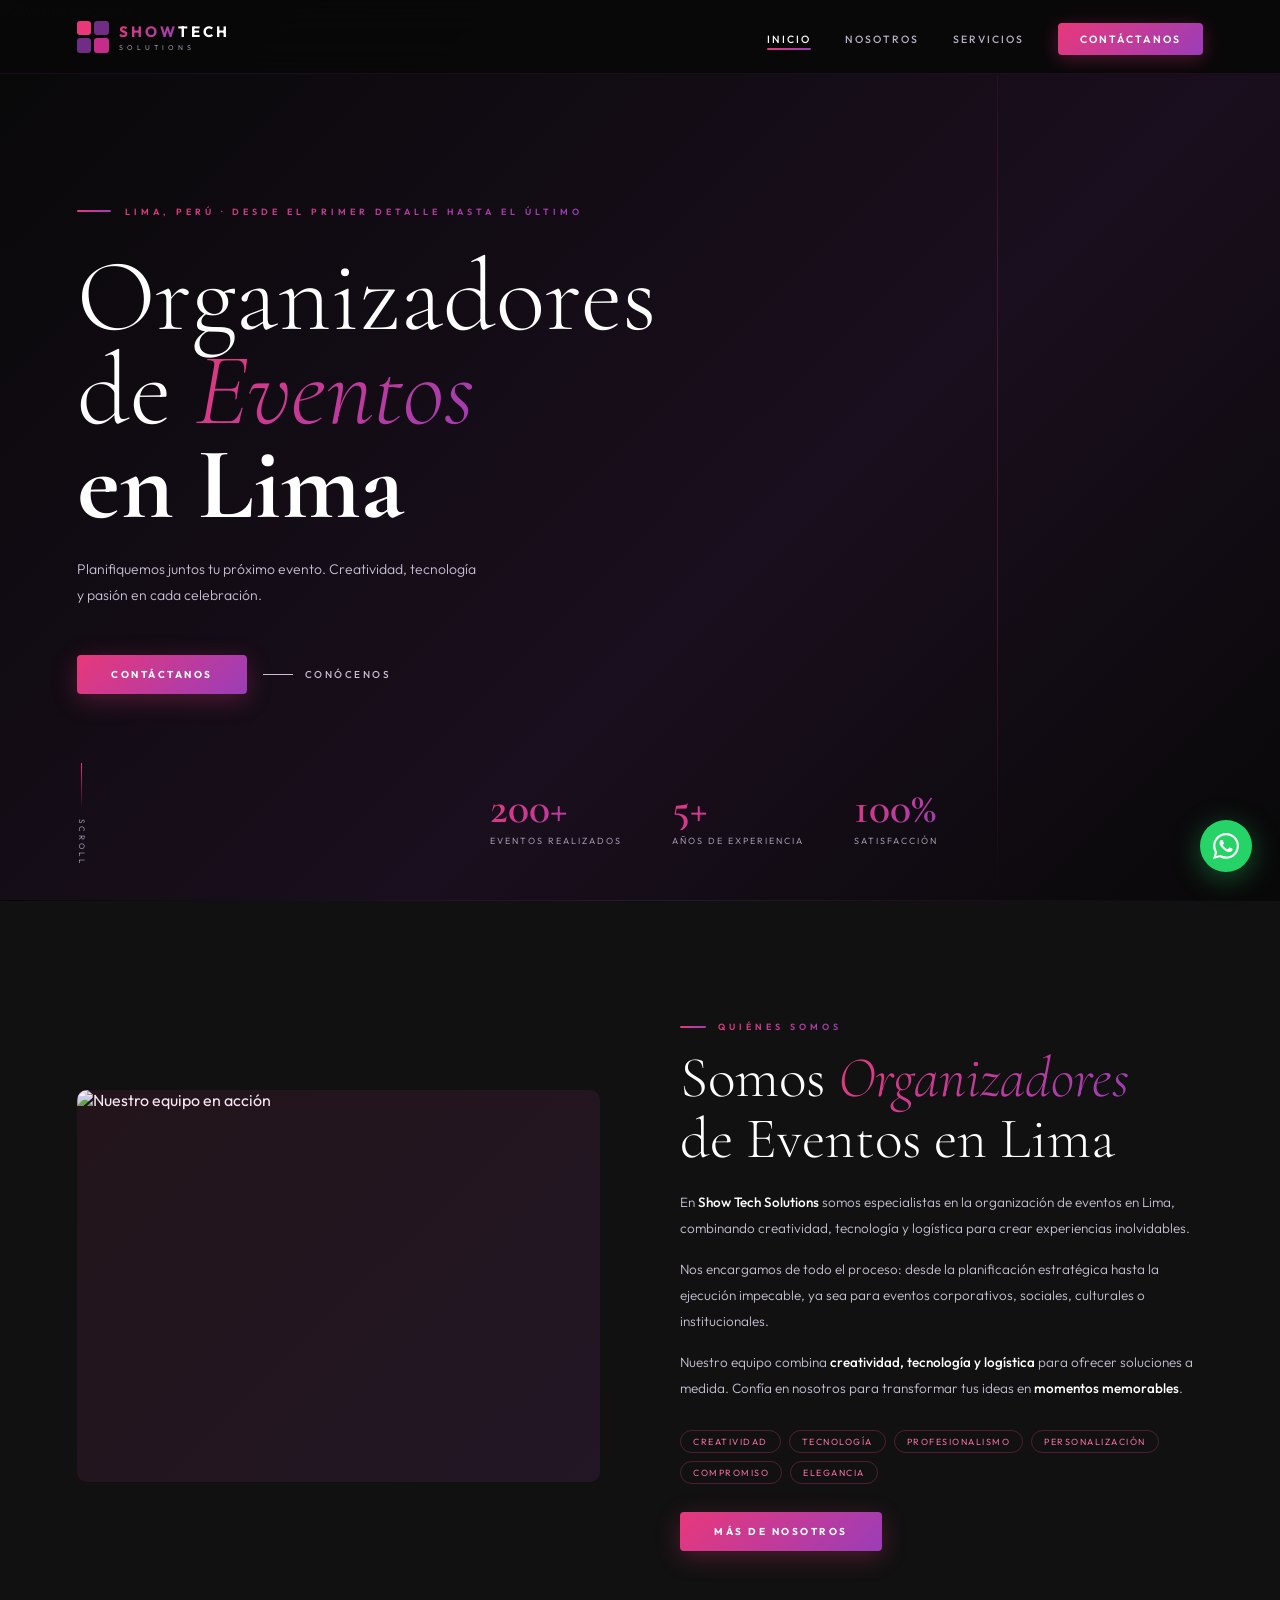
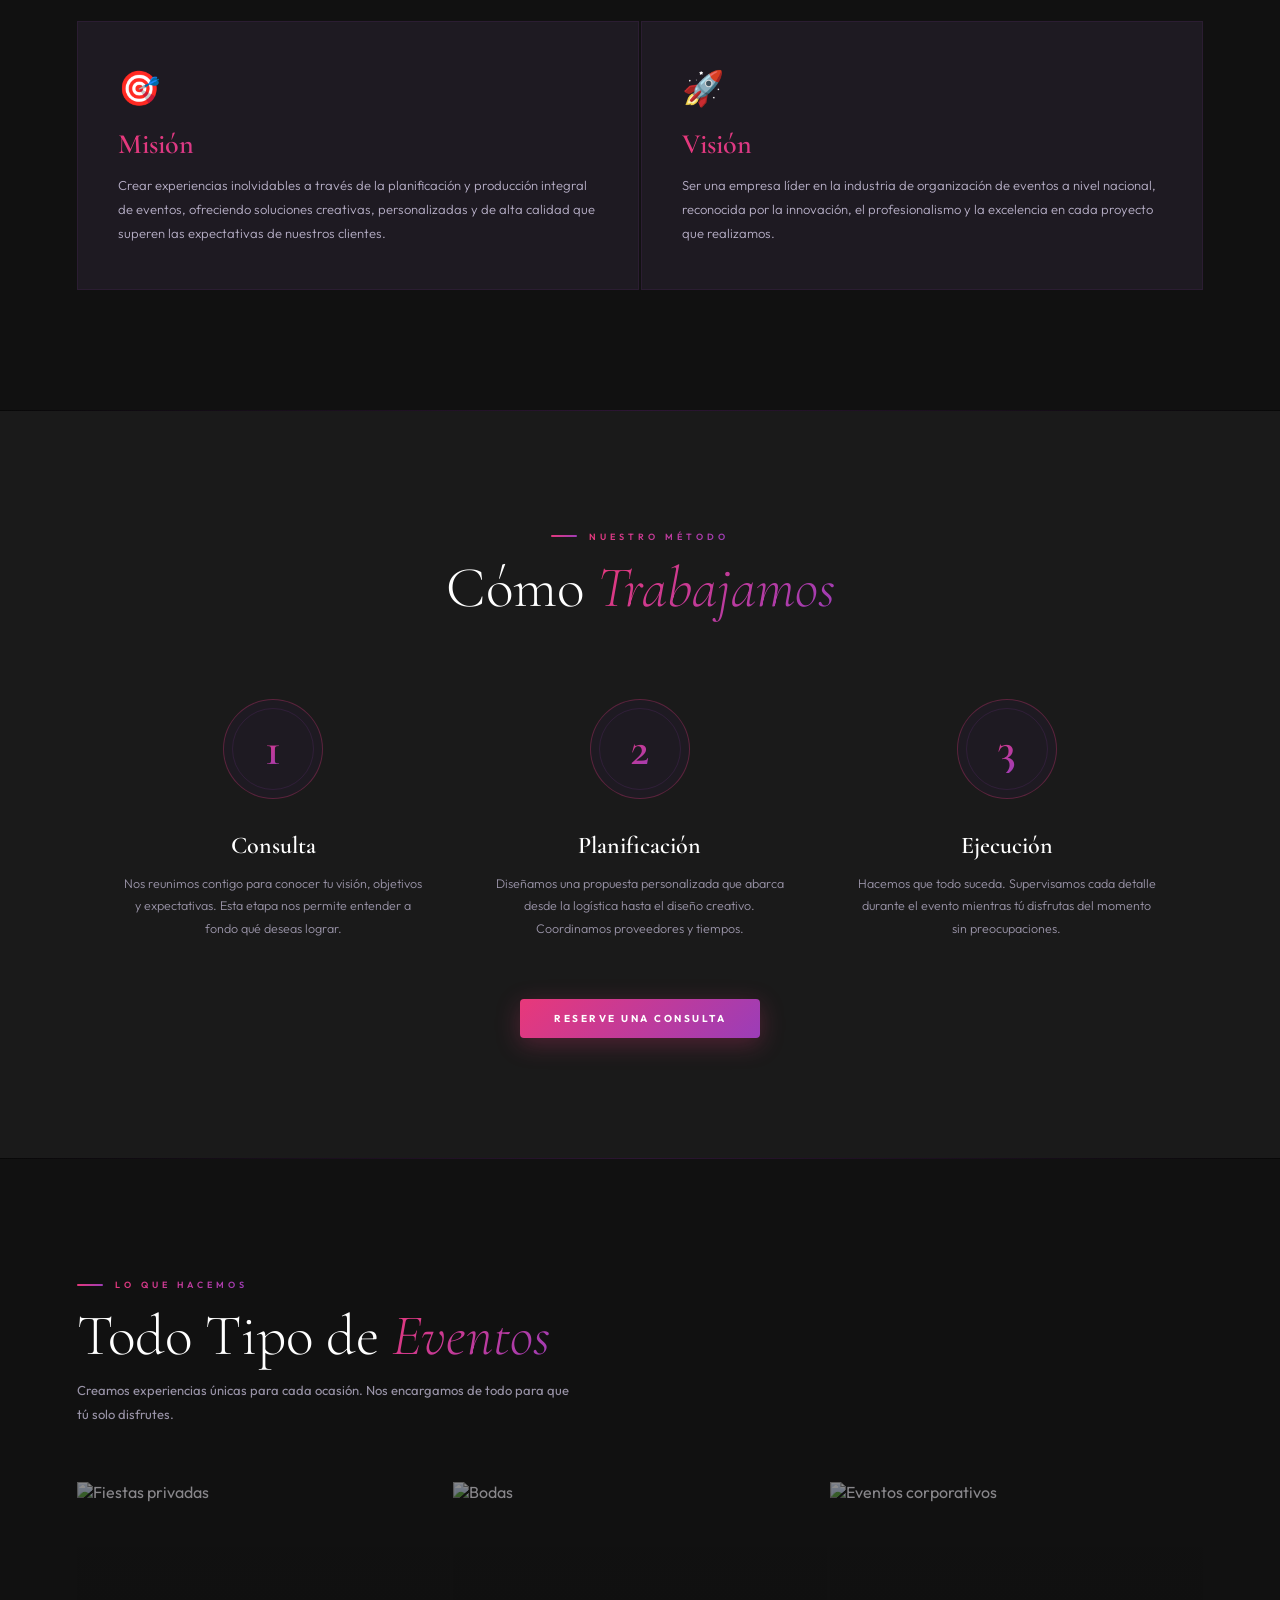
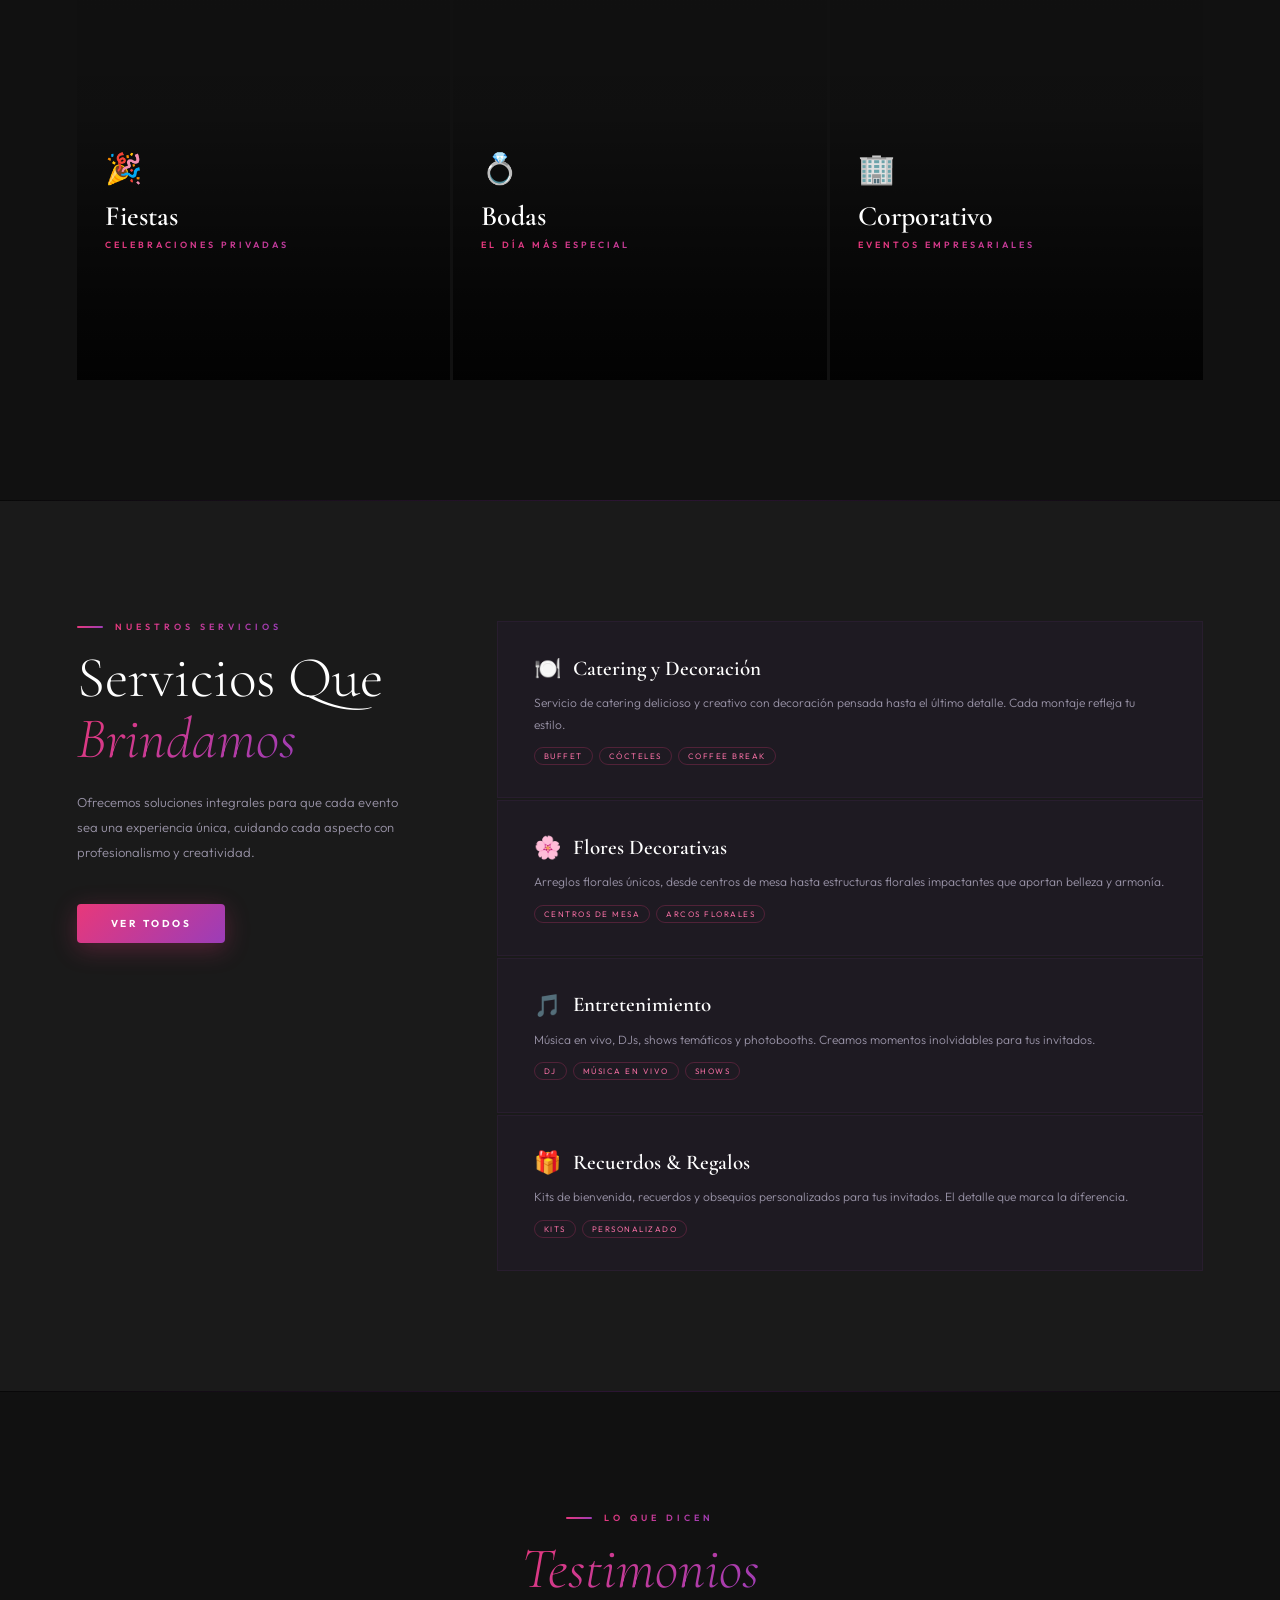
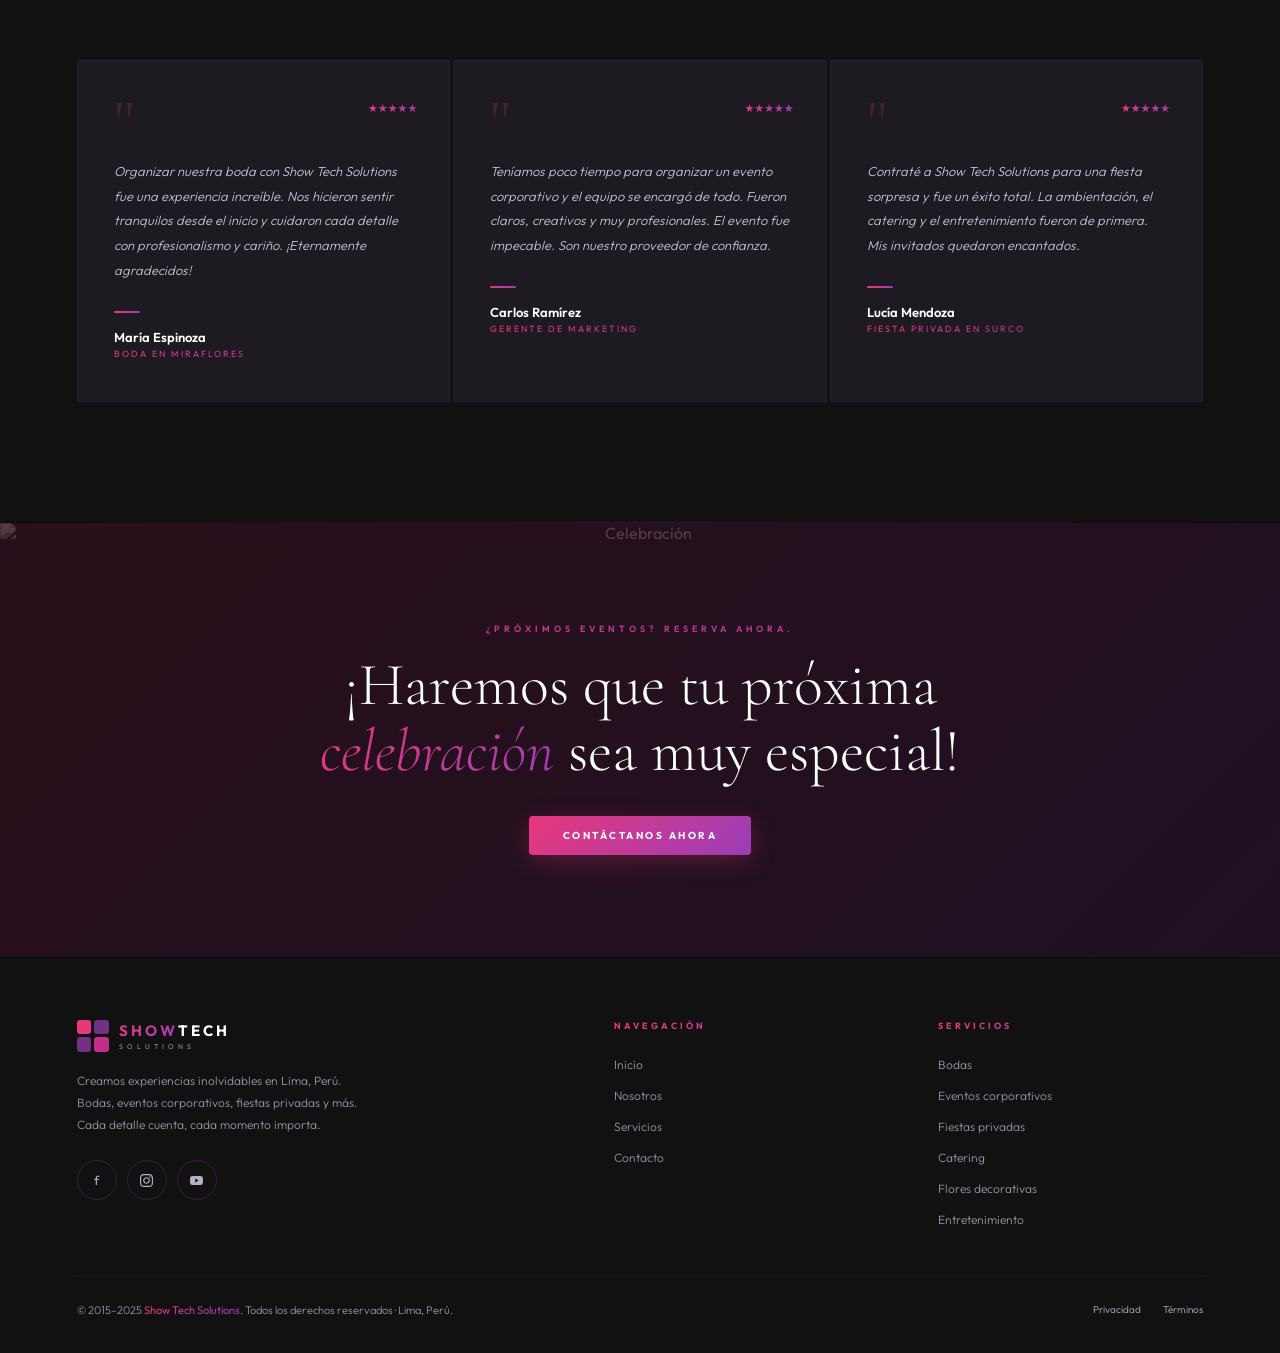
==== commit 132f38c8: "Subo cambios de color y agregado de las paginas" ====
--- a/index.html
+++ b/index.html
@@ -4,14 +4,10 @@
   <meta charset="UTF-8">
   <meta name="viewport" content="width=device-width, initial-scale=1.0">
   <meta name="description" content="Show Tech Solutions — Organizadores de Eventos en Lima. Bodas, eventos corporativos, fiestas privadas, catering y decoración.">
-  <title>Show Tech Solutions | Organizadores de Eventos en Lima</title>
-
-  <!-- Google Fonts -->
+  <title>Show Tech Solutions | Inicio</title>
   <link rel="preconnect" href="https://fonts.googleapis.com">
   <link rel="preconnect" href="https://fonts.gstatic.com" crossorigin>
   <link href="https://fonts.googleapis.com/css2?family=Cormorant+Garamond:ital,wght@0,300;0,400;0,600;0,700;1,300;1,400;1,600&family=Outfit:wght@300;400;500;600;700&display=swap" rel="stylesheet">
-
-  <!-- CSS -->
   <link rel="stylesheet" href="css/variables.css">
   <link rel="stylesheet" href="css/base.css">
   <link rel="stylesheet" href="css/layout.css">
@@ -19,703 +15,265 @@
 </head>
 <body>
 
-<!-- ════════════════════════════════════════════════════════
-    NAVBAR
-════════════════════════════════════════════════════════ -->
-<nav class="navbar" id="navbar" role="navigation" aria-label="Menú principal">
-  <a href="index.html" class="navbar__logo" aria-label="Show Tech Solutions – inicio">
-    <div class="logo__squares"><i></i><i></i><i></i><i></i></div>
-    <div class="logo__text">
-      <div class="logo__name"><b>SHOW</b>TECH</div>
-      <div class="logo__sub">SOLUTIONS</div>
-    </div>
+<!-- ═══ NAVBAR ═══ -->
+<nav class="navbar" id="navbar">
+  <a href="index.html" class="navbar__logo">
+    <div class="logo-squares"><i></i><i></i><i></i><i></i></div>
+    <div class="logo-text"><div class="t1"><b>SHOW</b>TECH</div><div class="t2">SOLUTIONS</div></div>
   </a>
-
-  <ul class="navbar__links" role="list">
-    <li><a href="#inicio"       class="active">Inicio</a></li>
-    <li><a href="#nosotros">Nosotros</a></li>
-    <li><a href="#eventos">Eventos</a></li>
-    <li><a href="#servicios">Servicios</a></li>
-    <li><a href="#testimonios">Testimonios</a></li>
-    <li><a href="#contacto" class="nav-cta">Contáctanos</a></li>
+  <ul class="navbar__links">
+    <li><a href="index.html" class="active">Inicio</a></li>
+    <li><a href="pages/nosotros.html">Nosotros</a></li>
+    <li><a href="pages/servicios.html">Servicios</a></li>
+    <li><a href="pages/contacto.html" class="nav-cta">Contáctanos</a></li>
   </ul>
-
-  <!-- Hamburger mobile -->
-  <button class="navbar__hamburger" id="hamburger" aria-label="Abrir menú" aria-expanded="false">
+  <button class="navbar__burger" id="hamburger" aria-label="Menú" aria-expanded="false">
     <span></span><span></span><span></span>
   </button>
 </nav>
-
-<!-- Mobile menu -->
-<nav class="navbar__mobile" id="mobile-menu" aria-label="Menú móvil">
-  <a href="#inicio">Inicio</a>
-  <a href="#nosotros">Nosotros</a>
-  <a href="#eventos">Eventos</a>
-  <a href="#servicios">Servicios</a>
-  <a href="#testimonios">Testimonios</a>
-  <a href="#contacto" class="nav-cta-mobile">Contáctanos</a>
+<nav class="navbar__mobile" id="mobile-menu">
+  <a href="index.html">Inicio</a>
+  <a href="pages/nosotros.html">Nosotros</a>
+  <a href="pages/servicios.html">Servicios</a>
+  <a href="pages/contacto.html" class="nav-cta-mobile">Contáctanos</a>
 </nav>
 
-
-<!-- ════════════════════════════════════════════════════════
-    HERO
-════════════════════════════════════════════════════════ -->
-<section class="hero" id="inicio" aria-label="Inicio">
-
-  <div class="hero__bg"     aria-hidden="true"></div>
-  <div class="hero__line-v" aria-hidden="true"></div>
-  <div class="hero__corner" aria-hidden="true"></div>
+<!-- ═══ HERO ═══ -->
+<section class="hero" id="inicio">
+  <img src="https://images.unsplash.com/photo-1519167758481-83f550bb49b3?w=1800&q=80" alt="Evento elegante" class="hero__img">
+  <div class="hero__overlay"></div>
+  <div class="hero__deco-line"></div>
 
   <div class="hero__content">
-    <div class="hero__eyebrow" aria-hidden="true">
-      <div class="hero__eyebrow-dash"></div>
+    <div class="hero__tag">
+      <div class="hero__tag-dash"></div>
       <span>Lima, Perú · Desde el primer detalle hasta el último</span>
     </div>
-
-    <h1 class="hero__title">
+    <h1 class="hero__h1">
       Organiza&shy;dores<br>
       de <em>Eventos</em>
       <span class="bold">en Lima</span>
     </h1>
-
-    <p class="hero__sub">
-      Planifiquemos juntos tu próximo evento.<br>
-      Creatividad, tecnología y pasión en cada celebración.
-    </p>
-
-    <div class="hero__actions">
-      <a href="#contacto" class="btn-gold">Contáctanos</a>
-      <a href="#nosotros" class="btn-outline-gold">
-        <span class="line"></span>Conócenos
-      </a>
-    </div>
-  </div>
-
-  <!-- Estadísticas -->
-  <div class="hero__stats" aria-label="Estadísticas">
-    <div class="hero__stat">
-      <div class="n" data-target="200" data-suffix="+">0</div>
-      <div class="l">Eventos realizados</div>
-    </div>
-    <div class="hero__stat">
-      <div class="n" data-target="5" data-suffix="+">0</div>
-      <div class="l">Años de experiencia</div>
-    </div>
-    <div class="hero__stat">
-      <div class="n" data-target="100" data-suffix="%">0</div>
-      <div class="l">Satisfacción</div>
-    </div>
-  </div>
-
-  <!-- Scroll -->
-  <div class="hero__scroll" aria-hidden="true">
-    <div class="bar"></div>
-    <span class="txt">SCROLL</span>
-  </div>
-
-</section>
-<div class="sep"></div>
-
-
-<!-- ════════════════════════════════════════════════════════
-    NOSOTROS
-════════════════════════════════════════════════════════ -->
-<section class="s-nosotros" id="nosotros" aria-label="Nosotros">
-  <div class="nosotros__grid">
-
-    <!-- Video / Visual -->
-    <div class="nosotros__visual reveal">
-      <div class="frame-corner frame-corner--tl" aria-hidden="true"></div>
-      <div class="nosotros__frame">
-        <div class="nosotros__play" role="button" tabindex="0" aria-label="Ver nuestro video">
-          <div class="play-circle">
-            <svg viewBox="0 0 24 24" aria-hidden="true"><path d="M8 5v14l11-7z"/></svg>
-          </div>
-          <span class="play-label">Ver nuestro trabajo</span>
-        </div>
-      </div>
-      <div class="frame-corner frame-corner--br" aria-hidden="true"></div>
-    </div>
-
-    <!-- Texto -->
-    <div class="nosotros__text reveal">
-      <div class="section-label">
-        <div class="section-label__line"></div>
-        <span class="section-label__text">Quiénes somos</span>
-      </div>
-      <h2 class="section-title">
-        Somos <em>Organizadores</em><br>de Eventos en Lima
-      </h2>
+    <p class="hero__sub">Planifiquemos juntos tu próximo evento. Creatividad, tecnología y pasión en cada celebración.</p>
+    <div class="hero__btns">
+      <a href="pages/contacto.html" class="btn btn-primary">Contáctanos</a>
+      <a href="pages/nosotros.html" class="btn-ghost"><span class="line"></span>Conócenos</a>
+    </div>
+  </div>
+
+  <div class="hero__stats">
+    <div class="hero__stat"><div class="n" data-target="200" data-suffix="+">0</div><div class="l">Eventos realizados</div></div>
+    <div class="hero__stat"><div class="n" data-target="5" data-suffix="+">0</div><div class="l">Años de experiencia</div></div>
+    <div class="hero__stat"><div class="n" data-target="100" data-suffix="%">0</div><div class="l">Satisfacción</div></div>
+  </div>
+  <div class="hero__scroll"><div class="bar"></div><span class="txt">SCROLL</span></div>
+</section>
+<div class="sep"></div>
+
+<!-- ═══ NOSOTROS PREVIEW ═══ -->
+<section class="s-home-nos" id="nosotros">
+  <div class="home-nos__grid">
+    <div class="nos-img-wrap reveal">
+      <div class="nos-corner nos-corner--tl"></div>
+      <img src="https://images.unsplash.com/photo-1511795409834-ef04bbd61622?w=900&q=80" alt="Nuestro equipo en acción">
+      <div class="nos-corner nos-corner--br"></div>
+    </div>
+    <div class="nos-text reveal">
+      <div class="sec-label"><div class="sec-label__bar"></div><span class="sec-label__text">Quiénes somos</span></div>
+      <h2 class="sec-title">Somos <em>Organizadores</em><br>de Eventos en Lima</h2>
       <br>
-      <p>
-        En <strong>Show Tech Solutions</strong> somos especialistas en la organización de eventos en Lima,
-        combinando creatividad, tecnología y logística para crear experiencias inolvidables.
-        Nos encargamos de todo el proceso: desde la planificación estratégica hasta la ejecución
-        impecable, ya sea para eventos corporativos, sociales, culturales o institucionales.
-      </p>
-      <p>
-        Nuestro equipo está formado por profesionales apasionados que trabajan con detalle y
-        compromiso para superar las expectativas de cada cliente.
-      </p>
-      <p>
-        Con una trayectoria sólida y el respaldo de marcas y organizaciones que confían en nosotros,
-        ofrecemos servicios como <strong>producción audiovisual, decoración temática, gestión de proveedores</strong>
-        y soluciones innovadoras para eventos presenciales, virtuales o híbridos.
-      </p>
-
-      <div class="pills" aria-label="Valores">
-        <span class="pill">Creatividad</span>
-        <span class="pill">Tecnología</span>
-        <span class="pill">Profesionalismo</span>
-        <span class="pill">Personalización</span>
-        <span class="pill">Compromiso</span>
-        <span class="pill">Elegancia</span>
-      </div>
-
-      <a href="#contacto" class="btn-gold">Más de nosotros</a>
-    </div>
-  </div>
-
-  <!-- Misión / Visión -->
+      <p>En <strong>Show Tech Solutions</strong> somos especialistas en la organización de eventos en Lima, combinando creatividad, tecnología y logística para crear experiencias inolvidables.</p>
+      <p>Nos encargamos de todo el proceso: desde la planificación estratégica hasta la ejecución impecable, ya sea para eventos corporativos, sociales, culturales o institucionales.</p>
+      <p>Nuestro equipo combina <strong>creatividad, tecnología y logística</strong> para ofrecer soluciones a medida. Confía en nosotros para transformar tus ideas en <strong>momentos memorables</strong>.</p>
+      <div class="nos-pills">
+        <span class="pill">Creatividad</span><span class="pill">Tecnología</span>
+        <span class="pill">Profesionalismo</span><span class="pill">Personalización</span>
+        <span class="pill">Compromiso</span><span class="pill">Elegancia</span>
+      </div>
+      <a href="pages/nosotros.html" class="btn btn-primary">Más de nosotros</a>
+    </div>
+  </div>
+
   <div class="mv-grid">
     <div class="mv-card reveal">
-      <span class="mv-card__icon" aria-hidden="true">🎯</span>
+      <span class="mv-card__icon">🎯</span>
       <div class="mv-card__title">Misión</div>
-      <p class="mv-card__text">
-        Crear experiencias inolvidables a través de la planificación y producción integral de eventos,
-        ofreciendo soluciones creativas, personalizadas y de alta calidad que superen las expectativas
-        de nuestros clientes.
-      </p>
+      <p class="mv-card__text">Crear experiencias inolvidables a través de la planificación y producción integral de eventos, ofreciendo soluciones creativas, personalizadas y de alta calidad que superen las expectativas de nuestros clientes.</p>
     </div>
     <div class="mv-card reveal">
-      <span class="mv-card__icon" aria-hidden="true">🚀</span>
+      <span class="mv-card__icon">🚀</span>
       <div class="mv-card__title">Visión</div>
-      <p class="mv-card__text">
-        Ser una empresa líder en la industria de organización de eventos a nivel nacional,
-        reconocida por la innovación, el profesionalismo y la excelencia en cada proyecto
-        que realizamos.
-      </p>
-    </div>
-  </div>
-</section>
-<div class="sep"></div>
-
-
-<!-- ════════════════════════════════════════════════════════
-    CÓMO TRABAJAMOS
-════════════════════════════════════════════════════════ -->
-<section class="s-proceso" id="proceso" aria-label="Cómo trabajamos">
+      <p class="mv-card__text">Ser una empresa líder en la industria de organización de eventos a nivel nacional, reconocida por la innovación, el profesionalismo y la excelencia en cada proyecto que realizamos.</p>
+    </div>
+  </div>
+</section>
+<div class="sep"></div>
+
+<!-- ═══ PROCESO ═══ -->
+<section class="s-proceso" id="proceso">
   <div class="proceso__head reveal">
-    <div class="section-label">
-      <div class="section-label__line"></div>
-      <span class="section-label__text">Nuestro método</span>
-    </div>
-    <h2 class="section-title">Cómo <em>Trabajamos</em></h2>
-  </div>
-
-  <div class="steps" role="list">
-    <div class="step reveal" role="listitem">
-      <div class="step__num-wrap" aria-hidden="true">
-        <div class="step__ring-outer"></div>
-        <div class="step__ring-inner"></div>
-        <span class="step__num">1</span>
-      </div>
+    <div class="sec-label"><div class="sec-label__bar"></div><span class="sec-label__text">Nuestro método</span></div>
+    <h2 class="sec-title">Cómo <em>Trabajamos</em></h2>
+  </div>
+  <div class="steps">
+    <div class="step reveal">
+      <div class="step__ring"><span class="step__n">1</span></div>
       <h3 class="step__title">Consulta</h3>
-      <p class="step__desc">
-        Nos reunimos contigo para conocer tu visión, objetivos y expectativas.
-        Esta primera etapa nos permite entender a fondo qué deseas lograr y
-        cómo podemos ayudarte a hacerlo realidad.
-      </p>
-    </div>
-
-    <div class="step reveal" role="listitem">
-      <div class="step__num-wrap" aria-hidden="true">
-        <div class="step__ring-outer"></div>
-        <div class="step__ring-inner"></div>
-        <span class="step__num">2</span>
-      </div>
+      <p class="step__desc">Nos reunimos contigo para conocer tu visión, objetivos y expectativas. Esta etapa nos permite entender a fondo qué deseas lograr.</p>
+    </div>
+    <div class="step reveal">
+      <div class="step__ring"><span class="step__n">2</span></div>
       <h3 class="step__title">Planificación</h3>
-      <p class="step__desc">
-        Diseñamos una propuesta personalizada que abarca desde la logística hasta el diseño creativo.
-        Coordinamos proveedores, tiempos y recursos para garantizar un evento sin contratiempos.
-      </p>
-    </div>
-
-    <div class="step reveal" role="listitem">
-      <div class="step__num-wrap" aria-hidden="true">
-        <div class="step__ring-outer"></div>
-        <div class="step__ring-inner"></div>
-        <span class="step__num">3</span>
-      </div>
+      <p class="step__desc">Diseñamos una propuesta personalizada que abarca desde la logística hasta el diseño creativo. Coordinamos proveedores y tiempos.</p>
+    </div>
+    <div class="step reveal">
+      <div class="step__ring"><span class="step__n">3</span></div>
       <h3 class="step__title">Ejecución</h3>
-      <p class="step__desc">
-        Hacemos que todo suceda. Supervisamos cada detalle durante el evento para asegurar que
-        todo salga perfecto, mientras tú disfrutas del momento sin preocupaciones.
-      </p>
-    </div>
-  </div>
-
+      <p class="step__desc">Hacemos que todo suceda. Supervisamos cada detalle durante el evento mientras tú disfrutas del momento sin preocupaciones.</p>
+    </div>
+  </div>
   <div class="steps__cta reveal">
-    <a href="#contacto" class="btn-gold">Reserve una consulta</a>
-  </div>
-</section>
-<div class="sep"></div>
-
-
-<!-- ════════════════════════════════════════════════════════
-    TIPOS DE EVENTOS
-════════════════════════════════════════════════════════ -->
-<section class="s-eventos" id="eventos" aria-label="Tipos de eventos">
+    <a href="pages/contacto.html" class="btn btn-primary">Reserve una consulta</a>
+  </div>
+</section>
+<div class="sep"></div>
+
+<!-- ═══ TIPOS DE EVENTOS ═══ -->
+<section class="s-eventos" id="eventos">
   <div class="eventos__head reveal">
-    <div class="section-label">
-      <div class="section-label__line"></div>
-      <span class="section-label__text">Lo que hacemos</span>
-    </div>
-    <h2 class="section-title">Todo Tipo de <em>Eventos</em></h2>
-    <p class="eventos__sub">
-      Creamos experiencias únicas para cada ocasión: fiestas privadas, bodas memorables
-      y eventos corporativos de alto nivel. Nos encargamos de todo para que tú solo disfrutes.
-    </p>
-  </div>
-
+    <div class="sec-label"><div class="sec-label__bar"></div><span class="sec-label__text">Lo que hacemos</span></div>
+    <h2 class="sec-title">Todo Tipo de <em>Eventos</em></h2>
+    <p class="eventos__sub">Creamos experiencias únicas para cada ocasión. Nos encargamos de todo para que tú solo disfrutes.</p>
+  </div>
   <div class="eventos__grid reveal">
-
-    <!-- Fiestas -->
     <article class="ev-card">
-      <div class="ev-card__bg"   aria-hidden="true"></div>
-      <div class="ev-card__hatch" aria-hidden="true"></div>
-      <div class="ev-card__shade" aria-hidden="true"></div>
+      <img src="https://images.unsplash.com/photo-1530103862676-de8c9debad1d?w=800&q=80" alt="Fiestas privadas">
+      <div class="ev-card__shade"></div>
       <div class="ev-card__body">
-        <span class="ev-card__emoji" aria-hidden="true">🎉</span>
+        <span class="ev-card__emoji">🎉</span>
         <h3 class="ev-card__name">Fiestas</h3>
-        <div class="ev-card__label">Celebraciones privadas</div>
-        <p class="ev-card__desc">
-          Cumpleaños, aniversarios y fiestas temáticas diseñadas a tu medida con
-          ambientación, catering y entretenimiento de primer nivel.
-        </p>
-        <a href="#contacto" class="ev-card__link">
-          <span class="ev-card__link-bar"></span>Cotizar
-        </a>
-      </div>
-    </article>
-
-    <!-- Bodas -->
+        <span class="ev-card__label">Celebraciones privadas</span>
+        <p class="ev-card__desc">Cumpleaños, aniversarios y fiestas temáticas diseñadas a tu medida con ambientación, catering y entretenimiento de primer nivel.</p>
+        <a href="pages/servicios.html" class="ev-card__link"><span class="ev-card__link-bar"></span>Ver más</a>
+      </div>
+    </article>
     <article class="ev-card">
-      <div class="ev-card__bg"   aria-hidden="true"></div>
-      <div class="ev-card__hatch" aria-hidden="true"></div>
-      <div class="ev-card__shade" aria-hidden="true"></div>
+      <img src="https://images.unsplash.com/photo-1519225421980-715cb0215aed?w=800&q=80" alt="Bodas">
+      <div class="ev-card__shade"></div>
       <div class="ev-card__body">
-        <span class="ev-card__emoji" aria-hidden="true">💍</span>
+        <span class="ev-card__emoji">💍</span>
         <h3 class="ev-card__name">Bodas</h3>
-        <div class="ev-card__label">El día más especial</div>
-        <p class="ev-card__desc">
-          Organizamos tu boda con elegancia y precisión: decoración floral, catering exquisito
-          y coordinación integral para un día perfecto e irrepetible.
-        </p>
-        <a href="#contacto" class="ev-card__link">
-          <span class="ev-card__link-bar"></span>Cotizar
-        </a>
-      </div>
-    </article>
-
-    <!-- Corporativo -->
+        <span class="ev-card__label">El día más especial</span>
+        <p class="ev-card__desc">Organizamos tu boda con elegancia y precisión: decoración floral, catering exquisito y coordinación integral para un día irrepetible.</p>
+        <a href="pages/servicios.html" class="ev-card__link"><span class="ev-card__link-bar"></span>Ver más</a>
+      </div>
+    </article>
     <article class="ev-card">
-      <div class="ev-card__bg"   aria-hidden="true"></div>
-      <div class="ev-card__hatch" aria-hidden="true"></div>
-      <div class="ev-card__shade" aria-hidden="true"></div>
+      <img src="https://images.unsplash.com/photo-1540575467063-178a50c2df87?w=800&q=80" alt="Eventos corporativos">
+      <div class="ev-card__shade"></div>
       <div class="ev-card__body">
-        <span class="ev-card__emoji" aria-hidden="true">🏢</span>
+        <span class="ev-card__emoji">🏢</span>
         <h3 class="ev-card__name">Corporativo</h3>
-        <div class="ev-card__label">Eventos empresariales</div>
-        <p class="ev-card__desc">
-          Lanzamientos de marca, conferencias, cenas de gala y activaciones.
-          Soluciones profesionales que elevan la imagen de tu empresa.
-        </p>
-        <a href="#contacto" class="ev-card__link">
-          <span class="ev-card__link-bar"></span>Cotizar
-        </a>
-      </div>
-    </article>
-
-  </div>
-</section>
-<div class="sep"></div>
-
-
-<!-- ════════════════════════════════════════════════════════
-    SERVICIOS
-════════════════════════════════════════════════════════ -->
-<section class="s-servicios" id="servicios" aria-label="Servicios">
-  <div class="servicios__layout">
-
-    <div class="servicios__sticky reveal">
-      <div class="section-label">
-        <div class="section-label__line"></div>
-        <span class="section-label__text">Nuestros servicios</span>
-      </div>
-      <h2 class="section-title">Servicios Que <em>Brindamos</em></h2>
-      <p>
-        Ofrecemos soluciones integrales para que cada evento sea una experiencia única,
-        cuidando cada aspecto con profesionalismo y creatividad.
-      </p>
-      <a href="#contacto" class="btn-gold mt-lg">Solicitar cotización</a>
-    </div>
-
-    <div class="servicios__list reveal">
-
-      <article class="srv-card">
-        <div class="srv-card__top">
-          <span class="srv-card__emoji" aria-hidden="true">🍽️</span>
-          <h3 class="srv-card__name">Catering y Decoración</h3>
-        </div>
-        <p class="srv-card__desc">
-          Ofrecemos un servicio de catering delicioso y creativo, acompañado de una decoración
-          pensada hasta el último detalle. Cada montaje refleja tu estilo y el tipo de evento que deseas vivir.
-        </p>
-        <div class="srv-card__tags" aria-label="Incluye">
-          <span class="srv-card__tag">Buffet</span>
-          <span class="srv-card__tag">Cócteles</span>
-          <span class="srv-card__tag">Coffee Break</span>
-          <span class="srv-card__tag">Montaje</span>
-        </div>
-      </article>
-
-      <article class="srv-card">
-        <div class="srv-card__top">
-          <span class="srv-card__emoji" aria-hidden="true">🌸</span>
-          <h3 class="srv-card__name">Flores Decorativas</h3>
-        </div>
-        <p class="srv-card__desc">
-          Transformamos ambientes con arreglos florales únicos. Desde centros de mesa hasta
-          estructuras florales impactantes, cada flor aporta belleza y armonía a tu celebración.
-        </p>
-        <div class="srv-card__tags">
-          <span class="srv-card__tag">Centros de mesa</span>
-          <span class="srv-card__tag">Arcos florales</span>
-          <span class="srv-card__tag">Ambientación</span>
-        </div>
-      </article>
-
-      <article class="srv-card">
-        <div class="srv-card__top">
-          <span class="srv-card__emoji" aria-hidden="true">🎵</span>
-          <h3 class="srv-card__name">Entretenimiento</h3>
-        </div>
-        <p class="srv-card__desc">
-          Música en vivo, DJs, shows temáticos y más. Contamos con opciones de entretenimiento
-          para todo tipo de evento, creando momentos inolvidables para tus invitados.
-        </p>
-        <div class="srv-card__tags">
-          <span class="srv-card__tag">DJ</span>
-          <span class="srv-card__tag">Música en vivo</span>
-          <span class="srv-card__tag">Shows temáticos</span>
-          <span class="srv-card__tag">Animación</span>
-        </div>
-      </article>
-
-      <article class="srv-card">
-        <div class="srv-card__top">
-          <span class="srv-card__emoji" aria-hidden="true">🎬</span>
-          <h3 class="srv-card__name">Producción Audiovisual</h3>
-        </div>
-        <p class="srv-card__desc">
-          Fotografía profesional, filmación y producción audiovisual para que los recuerdos
-          de tu evento queden inmortalizados con la más alta calidad.
-        </p>
-        <div class="srv-card__tags">
-          <span class="srv-card__tag">Fotografía</span>
-          <span class="srv-card__tag">Filmación</span>
-          <span class="srv-card__tag">Transmisión en vivo</span>
-        </div>
-      </article>
-
-    </div>
-  </div>
-</section>
-<div class="sep"></div>
-
-
-<!-- ════════════════════════════════════════════════════════
-    SOBRE NOSOTROS (detalle: Misión / Visión + equipo)
-════════════════════════════════════════════════════════ -->
-<section class="s-sobre" id="sobre" aria-label="Sobre nosotros">
-  <div class="sobre__header">
-    <div class="section-label reveal">
-      <div class="section-label__line"></div>
-      <span class="section-label__text">Nuestro equipo</span>
-    </div>
-    <h2 class="section-title reveal">Sobre <em>Nosotros</em></h2>
-  </div>
-
-  <div class="sobre__grid reveal">
-    <div class="sobre__img" aria-hidden="true">
-      <div class="sobre__img-inner">
-        <span class="sobre__placeholder">👥</span>
-      </div>
-    </div>
-    <div class="sobre__content">
-      <h3 class="section-title">Sobre <em>Nosotros</em></h3>
-      <br>
-      <div class="sobre__block">
-        <div class="sobre__block-title"><span aria-hidden="true">🎯</span> Misión</div>
-        <p>
-          Crear experiencias inolvidables a través de la planificación y producción integral
-          de eventos, ofreciendo soluciones creativas, personalizadas y de alta calidad que
-          superen las expectativas de nuestros clientes.
-        </p>
-      </div>
-      <div class="sobre__block">
-        <div class="sobre__block-title"><span aria-hidden="true">🚀</span> Visión</div>
-        <p>
-          Ser una empresa líder en la industria de organización de eventos a nivel nacional,
-          reconocida por la innovación, el profesionalismo y la excelencia en cada proyecto
-          que realizamos.
-        </p>
-      </div>
-    </div>
-  </div>
-</section>
-<div class="sep"></div>
-
-
-<!-- ════════════════════════════════════════════════════════
-    TESTIMONIOS
-════════════════════════════════════════════════════════ -->
-<section class="s-testimonios" id="testimonios" aria-label="Testimonios">
-  <div class="testimonios__head reveal">
-    <div class="section-label">
-      <div class="section-label__line"></div>
-      <span class="section-label__text">Lo que dicen</span>
-    </div>
-    <h2 class="section-title"><em>Testimonios</em></h2>
-  </div>
-
-  <div class="testimonios__grid">
-
+        <span class="ev-card__label">Eventos empresariales</span>
+        <p class="ev-card__desc">Lanzamientos de marca, conferencias, cenas de gala y activaciones. Soluciones profesionales que elevan la imagen de tu empresa.</p>
+        <a href="pages/servicios.html" class="ev-card__link"><span class="ev-card__link-bar"></span>Ver más</a>
+      </div>
+    </article>
+  </div>
+</section>
+<div class="sep"></div>
+
+<!-- ═══ SERVICIOS PREVIEW ═══ -->
+<section class="s-srv-home" id="servicios">
+  <div class="srv-layout">
+    <div class="srv-sticky reveal">
+      <div class="sec-label"><div class="sec-label__bar"></div><span class="sec-label__text">Nuestros servicios</span></div>
+      <h2 class="sec-title">Servicios Que <em>Brindamos</em></h2>
+      <p>Ofrecemos soluciones integrales para que cada evento sea una experiencia única, cuidando cada aspecto con profesionalismo y creatividad.</p>
+      <a href="pages/servicios.html" class="btn btn-primary" style="margin-top:8px">Ver todos</a>
+    </div>
+    <div class="srv-list reveal">
+      <div class="srv-card"><div class="srv-card__top"><span class="srv-card__emoji">🍽️</span><div class="srv-card__name">Catering y Decoración</div></div><p class="srv-card__desc">Servicio de catering delicioso y creativo con decoración pensada hasta el último detalle. Cada montaje refleja tu estilo.</p><div class="srv-card__tags"><span class="srv-tag">Buffet</span><span class="srv-tag">Cócteles</span><span class="srv-tag">Coffee Break</span></div></div>
+      <div class="srv-card"><div class="srv-card__top"><span class="srv-card__emoji">🌸</span><div class="srv-card__name">Flores Decorativas</div></div><p class="srv-card__desc">Arreglos florales únicos, desde centros de mesa hasta estructuras florales impactantes que aportan belleza y armonía.</p><div class="srv-card__tags"><span class="srv-tag">Centros de mesa</span><span class="srv-tag">Arcos florales</span></div></div>
+      <div class="srv-card"><div class="srv-card__top"><span class="srv-card__emoji">🎵</span><div class="srv-card__name">Entretenimiento</div></div><p class="srv-card__desc">Música en vivo, DJs, shows temáticos y photobooths. Creamos momentos inolvidables para tus invitados.</p><div class="srv-card__tags"><span class="srv-tag">DJ</span><span class="srv-tag">Música en vivo</span><span class="srv-tag">Shows</span></div></div>
+      <div class="srv-card"><div class="srv-card__top"><span class="srv-card__emoji">🎁</span><div class="srv-card__name">Recuerdos & Regalos</div></div><p class="srv-card__desc">Kits de bienvenida, recuerdos y obsequios personalizados para tus invitados. El detalle que marca la diferencia.</p><div class="srv-card__tags"><span class="srv-tag">Kits</span><span class="srv-tag">Personalizado</span></div></div>
+    </div>
+  </div>
+</section>
+<div class="sep"></div>
+
+<!-- ═══ TESTIMONIOS ═══ -->
+<section class="s-testi" id="testimonios">
+  <div class="testi__head reveal">
+    <div class="sec-label"><div class="sec-label__bar"></div><span class="sec-label__text">Lo que dicen</span></div>
+    <h2 class="sec-title"><em>Testimonios</em></h2>
+  </div>
+  <div class="testi__grid">
     <article class="testi-card reveal">
-      <div class="testi-card__stars" aria-label="5 estrellas">★★★★★</div>
-      <span class="testi-card__quote" aria-hidden="true">"</span>
-      <p class="testi-card__text">
-        Organizar nuestra boda con Show Tech Solutions fue una experiencia increíble.
-        Nos hicieron sentir tranquilos desde el inicio y cuidaron cada detalle con
-        profesionalismo y cariño. Todo salió incluso mejor de lo que imaginamos. ¡Eternamente agradecidos!
-      </p>
-      <div class="testi-card__line" aria-hidden="true"></div>
+      <div class="testi-card__stars">★★★★★</div>
+      <span class="testi-card__q">"</span>
+      <p class="testi-card__text">Organizar nuestra boda con Show Tech Solutions fue una experiencia increíble. Nos hicieron sentir tranquilos desde el inicio y cuidaron cada detalle con profesionalismo y cariño. ¡Eternamente agradecidos!</p>
+      <div class="testi-card__line"></div>
       <div class="testi-card__name">María Espinoza</div>
       <div class="testi-card__role">Boda en Miraflores</div>
     </article>
-
     <article class="testi-card reveal">
-      <div class="testi-card__stars" aria-label="5 estrellas">★★★★★</div>
-      <span class="testi-card__quote" aria-hidden="true">"</span>
-      <p class="testi-card__text">
-        Teníamos poco tiempo para organizar un evento corporativo y el equipo de Show Tech Solutions
-        se encargó de todo. Fueron claros, creativos y muy profesionales. El evento fue impecable
-        y recibimos excelentes comentarios. Son nuestro proveedor de confianza.
-      </p>
-      <div class="testi-card__line" aria-hidden="true"></div>
+      <div class="testi-card__stars">★★★★★</div>
+      <span class="testi-card__q">"</span>
+      <p class="testi-card__text">Teníamos poco tiempo para organizar un evento corporativo y el equipo se encargó de todo. Fueron claros, creativos y muy profesionales. El evento fue impecable. Son nuestro proveedor de confianza.</p>
+      <div class="testi-card__line"></div>
       <div class="testi-card__name">Carlos Ramírez</div>
       <div class="testi-card__role">Gerente de Marketing</div>
     </article>
-
     <article class="testi-card reveal">
-      <div class="testi-card__stars" aria-label="5 estrellas">★★★★★</div>
-      <span class="testi-card__quote" aria-hidden="true">"</span>
-      <p class="testi-card__text">
-        Contraté a Show Tech Solutions para una fiesta sorpresa y fue un éxito total.
-        Captaron mi idea desde el principio y se encargaron de todo. La ambientación,
-        el catering y el entretenimiento fueron de primera. Mis invitados quedaron encantados.
-      </p>
-      <div class="testi-card__line" aria-hidden="true"></div>
+      <div class="testi-card__stars">★★★★★</div>
+      <span class="testi-card__q">"</span>
+      <p class="testi-card__text">Contraté a Show Tech Solutions para una fiesta sorpresa y fue un éxito total. La ambientación, el catering y el entretenimiento fueron de primera. Mis invitados quedaron encantados.</p>
+      <div class="testi-card__line"></div>
       <div class="testi-card__name">Lucía Mendoza</div>
       <div class="testi-card__role">Fiesta privada en Surco</div>
     </article>
-
-  </div>
-</section>
-<div class="sep"></div>
-
-
-<!-- ════════════════════════════════════════════════════════
-    CONTACTO
-════════════════════════════════════════════════════════ -->
-<section class="s-contacto" id="contacto" aria-label="Contacto">
-  <div class="contacto__bg-word" aria-hidden="true">EVENTOS</div>
-
-  <div class="contacto__grid">
-
-    <!-- Info -->
-    <div class="reveal">
-      <div class="section-label">
-        <div class="section-label__line"></div>
-        <span class="section-label__text">Hablemos</span>
-      </div>
-      <h2 class="section-title contacto__title">¡Comencemos<br>a <em>Planificar!</em></h2>
-      <p class="contacto__para">
-        Cuéntanos sobre tu evento y te contactaremos a la brevedad para asesorarte
-        y hacer realidad cada detalle que imaginaste.
-      </p>
-
-      <div class="contact-items">
-        <a href="tel:+51908530433" class="c-item">
-          <div class="c-item__icon" aria-hidden="true">📞</div>
-          <div>
-            <div class="c-item__label">Llámanos</div>
-            <div class="c-item__value">+51 908 530 433</div>
-          </div>
-        </a>
-        <a href="mailto:contacto@showtechsolutions.com.pe" class="c-item">
-          <div class="c-item__icon" aria-hidden="true">✉️</div>
-          <div>
-            <div class="c-item__label">Escríbenos</div>
-            <div class="c-item__value">contacto@showtechsolutions.com.pe</div>
-          </div>
-        </a>
-        <a href="https://wa.me/51908530433" class="c-item" target="_blank" rel="noopener">
-          <div class="c-item__icon" aria-hidden="true">💬</div>
-          <div>
-            <div class="c-item__label">WhatsApp</div>
-            <div class="c-item__value">+51 908 530 433</div>
-          </div>
-        </a>
-      </div>
-
-      <div class="socials">
-        <a href="#" class="social-btn" title="Facebook" aria-label="Facebook">f</a>
-        <a href="#" class="social-btn" title="Instagram" aria-label="Instagram">
-          <svg viewBox="0 0 24 24" aria-hidden="true"><path d="M12 2.163c3.204 0 3.584.012 4.85.07 3.252.148 4.771 1.691 4.919 4.919.058 1.265.069 1.645.069 4.849 0 3.205-.012 3.584-.069 4.849-.149 3.225-1.664 4.771-4.919 4.919-1.266.058-1.644.07-4.85.07-3.204 0-3.584-.012-4.849-.07-3.26-.149-4.771-1.699-4.919-4.92-.058-1.265-.07-1.644-.07-4.849 0-3.204.013-3.583.07-4.849.149-3.227 1.664-4.771 4.919-4.919 1.266-.057 1.645-.069 4.849-.069zm0-2.163c-3.259 0-3.667.014-4.947.072-4.358.2-6.78 2.618-6.98 6.98-.059 1.281-.073 1.689-.073 4.948 0 3.259.014 3.668.072 4.948.2 4.358 2.618 6.78 6.98 6.98 1.281.058 1.689.072 4.948.072 3.259 0 3.668-.014 4.948-.072 4.354-.2 6.782-2.618 6.979-6.98.059-1.28.073-1.689.073-4.948 0-3.259-.014-3.667-.072-4.947-.196-4.354-2.617-6.78-6.979-6.98-1.281-.059-1.69-.073-4.949-.073zm0 5.838c-3.403 0-6.162 2.759-6.162 6.162s2.759 6.163 6.162 6.163 6.162-2.759 6.162-6.163c0-3.403-2.759-6.162-6.162-6.162zm0 10.162c-2.209 0-4-1.79-4-4 0-2.209 1.791-4 4-4s4 1.791 4 4c0 2.21-1.791 4-4 4zm6.406-11.845c-.796 0-1.441.645-1.441 1.44s.645 1.44 1.441 1.44c.795 0 1.439-.645 1.439-1.44s-.644-1.44-1.439-1.44z"/></svg>
-        </a>
-        <a href="#" class="social-btn" title="YouTube" aria-label="YouTube">
-          <svg viewBox="0 0 24 24" aria-hidden="true"><path d="M23.495 6.205a3.007 3.007 0 0 0-2.088-2.088c-1.87-.501-9.396-.501-9.396-.501s-7.507-.01-9.396.501A3.007 3.007 0 0 0 .527 6.205a31.247 31.247 0 0 0-.522 5.805 31.247 31.247 0 0 0 .522 5.783 3.007 3.007 0 0 0 2.088 2.088c1.868.502 9.396.502 9.396.502s7.506 0 9.396-.502a3.007 3.007 0 0 0 2.088-2.088 31.247 31.247 0 0 0 .5-5.783 31.247 31.247 0 0 0-.5-5.805zM9.609 15.601V8.408l6.264 3.602z"/></svg>
-        </a>
-      </div>
-    </div>
-
-    <!-- Formulario -->
-    <div class="cform reveal" role="form" aria-label="Formulario de contacto">
-      <div class="cform__title">Solicita tu cotización</div>
-      <div class="frow">
-        <div class="fgroup">
-          <label class="flabel" for="nombre">Nombre</label>
-          <input id="nombre" type="text" class="finput" placeholder="Tu nombre completo" required>
+  </div>
+</section>
+<div class="sep"></div>
+
+<!-- ═══ CTA ═══ -->
+<section class="s-cta">
+  <img src="https://images.unsplash.com/photo-1464366400600-7168b8af9bc3?w=1800&q=80" alt="Celebración">
+  <div class="s-cta__overlay"></div>
+  <div class="s-cta__content reveal">
+    <span class="s-cta__sup">¿Próximos eventos? Reserva ahora.</span>
+    <h2 class="s-cta__title">¡Haremos que tu próxima <em>celebración</em> sea muy especial!</h2>
+    <a href="pages/contacto.html" class="btn btn-primary">Contáctanos ahora</a>
+  </div>
+</section>
+
+<!-- ═══ FOOTER ═══ -->
+<footer class="footer">
+  <div class="footer__inner">
+    <div class="footer__grid">
+      <div class="footer__brand">
+        <a href="index.html" class="navbar__logo"><div class="logo-squares"><i></i><i></i><i></i><i></i></div><div class="logo-text"><div class="t1"><b>SHOW</b>TECH</div><div class="t2">SOLUTIONS</div></div></a>
+        <p>Creamos experiencias inolvidables en Lima, Perú. Bodas, eventos corporativos, fiestas privadas y más. Cada detalle cuenta, cada momento importa.</p>
+        <div class="socials">
+          <a href="#" class="social-btn" title="Facebook">f</a>
+          <a href="#" class="social-btn" title="Instagram"><svg viewBox="0 0 24 24"><path d="M12 2.163c3.204 0 3.584.012 4.85.07 3.252.148 4.771 1.691 4.919 4.919.058 1.265.069 1.645.069 4.849 0 3.205-.012 3.584-.069 4.849-.149 3.225-1.664 4.771-4.919 4.919-1.266.058-1.644.07-4.85.07-3.204 0-3.584-.012-4.849-.07-3.26-.149-4.771-1.699-4.919-4.92-.058-1.265-.07-1.644-.07-4.849 0-3.204.013-3.583.07-4.849.149-3.227 1.664-4.771 4.919-4.919 1.266-.057 1.645-.069 4.849-.069zm0-2.163c-3.259 0-3.667.014-4.947.072-4.358.2-6.78 2.618-6.98 6.98-.059 1.281-.073 1.689-.073 4.948 0 3.259.014 3.668.072 4.948.2 4.358 2.618 6.78 6.98 6.98 1.281.058 1.689.072 4.948.072 3.259 0 3.668-.014 4.948-.072 4.354-.2 6.782-2.618 6.979-6.98.059-1.28.073-1.689.073-4.948 0-3.259-.014-3.667-.072-4.947-.196-4.354-2.617-6.78-6.979-6.98-1.281-.059-1.69-.073-4.949-.073zm0 5.838c-3.403 0-6.162 2.759-6.162 6.162s2.759 6.163 6.162 6.163 6.162-2.759 6.162-6.163c0-3.403-2.759-6.162-6.162-6.162zm0 10.162c-2.209 0-4-1.79-4-4 0-2.209 1.791-4 4-4s4 1.791 4 4c0 2.21-1.791 4-4 4zm6.406-11.845c-.796 0-1.441.645-1.441 1.44s.645 1.44 1.441 1.44c.795 0 1.439-.645 1.439-1.44s-.644-1.44-1.439-1.44z"/></svg></a>
+          <a href="#" class="social-btn" title="YouTube"><svg viewBox="0 0 24 24"><path d="M23.495 6.205a3.007 3.007 0 0 0-2.088-2.088c-1.87-.501-9.396-.501-9.396-.501s-7.507-.01-9.396.501A3.007 3.007 0 0 0 .527 6.205a31.247 31.247 0 0 0-.522 5.805 31.247 31.247 0 0 0 .522 5.783 3.007 3.007 0 0 0 2.088 2.088c1.868.502 9.396.502 9.396.502s7.506 0 9.396-.502a3.007 3.007 0 0 0 2.088-2.088 31.247 31.247 0 0 0 .5-5.783 31.247 31.247 0 0 0-.5-5.805zM9.609 15.601V8.408l6.264 3.602z"/></svg></a>
         </div>
-        <div class="fgroup">
-          <label class="flabel" for="telefono">Teléfono</label>
-          <input id="telefono" type="tel" class="finput" placeholder="+51 999 000 000">
-        </div>
-      </div>
-      <div class="fgroup">
-        <label class="flabel" for="email">Correo electrónico</label>
-        <input id="email" type="email" class="finput" placeholder="tu@correo.com" required>
-      </div>
-      <div class="fgroup">
-        <label class="flabel" for="tipo">Tipo de evento</label>
-        <select id="tipo" class="fselect">
-          <option value="">Selecciona una opción</option>
-          <option>Boda</option>
-          <option>Fiesta privada</option>
-          <option>Evento corporativo</option>
-          <option>Cumpleaños</option>
-          <option>Lanzamiento de marca</option>
-          <option>Otro</option>
-        </select>
-      </div>
-      <div class="fgroup">
-        <label class="flabel" for="mensaje">Mensaje</label>
-        <textarea id="mensaje" class="ftextarea" placeholder="Cuéntanos sobre tu evento, fecha aproximada, número de invitados..."></textarea>
-      </div>
-      <button class="fsubmit" type="button">Enviar consulta →</button>
-    </div>
-
-  </div>
-</section>
-
-
-<!-- ════════════════════════════════════════════════════════
-    FOOTER
-════════════════════════════════════════════════════════ -->
-<footer class="footer" role="contentinfo">
-  <div class="footer__inner">
-    <div class="footer__top">
-
-      <!-- Marca -->
-      <div class="footer__brand">
-        <a href="index.html" class="navbar__logo" aria-label="Show Tech Solutions">
-          <div class="logo__squares"><i></i><i></i><i></i><i></i></div>
-          <div class="logo__text">
-            <div class="logo__name"><b>SHOW</b>TECH</div>
-            <div class="logo__sub">SOLUTIONS</div>
-          </div>
-        </a>
-        <p>
-          Creamos experiencias inolvidables en Lima, Perú.
-          Bodas, eventos corporativos, fiestas privadas y más.
-          Cada detalle cuenta, cada momento importa.
-        </p>
-        <div class="socials">
-          <a href="#" class="social-btn" title="Facebook" aria-label="Facebook">f</a>
-          <a href="#" class="social-btn" title="Instagram" aria-label="Instagram">
-            <svg viewBox="0 0 24 24" aria-hidden="true"><path d="M12 2.163c3.204 0 3.584.012 4.85.07 3.252.148 4.771 1.691 4.919 4.919.058 1.265.069 1.645.069 4.849 0 3.205-.012 3.584-.069 4.849-.149 3.225-1.664 4.771-4.919 4.919-1.266.058-1.644.07-4.85.07-3.204 0-3.584-.012-4.849-.07-3.26-.149-4.771-1.699-4.919-4.92-.058-1.265-.07-1.644-.07-4.849 0-3.204.013-3.583.07-4.849.149-3.227 1.664-4.771 4.919-4.919 1.266-.057 1.645-.069 4.849-.069zm0-2.163c-3.259 0-3.667.014-4.947.072-4.358.2-6.78 2.618-6.98 6.98-.059 1.281-.073 1.689-.073 4.948 0 3.259.014 3.668.072 4.948.2 4.358 2.618 6.78 6.98 6.98 1.281.058 1.689.072 4.948.072 3.259 0 3.668-.014 4.948-.072 4.354-.2 6.782-2.618 6.979-6.98.059-1.28.073-1.689.073-4.948 0-3.259-.014-3.667-.072-4.947-.196-4.354-2.617-6.78-6.979-6.98-1.281-.059-1.69-.073-4.949-.073zm0 5.838c-3.403 0-6.162 2.759-6.162 6.162s2.759 6.163 6.162 6.163 6.162-2.759 6.162-6.163c0-3.403-2.759-6.162-6.162-6.162zm0 10.162c-2.209 0-4-1.79-4-4 0-2.209 1.791-4 4-4s4 1.791 4 4c0 2.21-1.791 4-4 4zm6.406-11.845c-.796 0-1.441.645-1.441 1.44s.645 1.44 1.441 1.44c.795 0 1.439-.645 1.439-1.44s-.644-1.44-1.439-1.44z"/></svg>
-          </a>
-          <a href="#" class="social-btn" title="YouTube" aria-label="YouTube">
-            <svg viewBox="0 0 24 24" aria-hidden="true"><path d="M23.495 6.205a3.007 3.007 0 0 0-2.088-2.088c-1.87-.501-9.396-.501-9.396-.501s-7.507-.01-9.396.501A3.007 3.007 0 0 0 .527 6.205a31.247 31.247 0 0 0-.522 5.805 31.247 31.247 0 0 0 .522 5.783 3.007 3.007 0 0 0 2.088 2.088c1.868.502 9.396.502 9.396.502s7.506 0 9.396-.502a3.007 3.007 0 0 0 2.088-2.088 31.247 31.247 0 0 0 .5-5.783 31.247 31.247 0 0 0-.5-5.805zM9.609 15.601V8.408l6.264 3.602z"/></svg>
-          </a>
-        </div>
-      </div>
-
-      <!-- Navegación -->
-      <div>
-        <div class="footer__heading">Navegación</div>
-        <ul class="footer__list">
-          <li><a href="#inicio">Inicio</a></li>
-          <li><a href="#nosotros">Nosotros</a></li>
-          <li><a href="#eventos">Eventos</a></li>
-          <li><a href="#servicios">Servicios</a></li>
-          <li><a href="#testimonios">Testimonios</a></li>
-          <li><a href="#contacto">Contacto</a></li>
-        </ul>
-      </div>
-
-      <!-- Servicios -->
-      <div>
-        <div class="footer__heading">Servicios</div>
-        <ul class="footer__list">
-          <li><a href="#eventos">Bodas</a></li>
-          <li><a href="#eventos">Eventos corporativos</a></li>
-          <li><a href="#eventos">Fiestas privadas</a></li>
-          <li><a href="#servicios">Catering y decoración</a></li>
-          <li><a href="#servicios">Flores decorativas</a></li>
-          <li><a href="#servicios">Entretenimiento</a></li>
-        </ul>
-      </div>
-
-    </div>
-
+      </div>
+      <div><div class="footer__head">Navegación</div><ul class="footer__list"><li><a href="index.html">Inicio</a></li><li><a href="pages/nosotros.html">Nosotros</a></li><li><a href="pages/servicios.html">Servicios</a></li><li><a href="pages/contacto.html">Contacto</a></li></ul></div>
+      <div><div class="footer__head">Servicios</div><ul class="footer__list"><li><a href="pages/servicios.html">Bodas</a></li><li><a href="pages/servicios.html">Eventos corporativos</a></li><li><a href="pages/servicios.html">Fiestas privadas</a></li><li><a href="pages/servicios.html">Catering</a></li><li><a href="pages/servicios.html">Flores decorativas</a></li><li><a href="pages/servicios.html">Entretenimiento</a></li></ul></div>
+    </div>
     <div class="footer__bottom">
-      <p class="footer__copy">
-        © 2015–2025 <b>Show Tech Solutions</b>. Todos los derechos reservados · Lima, Perú.
-      </p>
-      <div class="footer__legal">
-        <a href="#">Política de privacidad</a>
-        <a href="#">Términos de uso</a>
-      </div>
+      <p class="footer__copy">© 2015–2025 <b>Show Tech Solutions</b>. Todos los derechos reservados · Lima, Perú.</p>
+      <div class="footer__legal"><a href="#">Privacidad</a><a href="#">Términos</a></div>
     </div>
   </div>
 </footer>
 
-
-<!-- WhatsApp flotante -->
-<a href="https://wa.me/51908530433" class="wa-float" target="_blank" rel="noopener" aria-label="Escribir por WhatsApp">
-  <svg viewBox="0 0 24 24" aria-hidden="true">
-    <path d="M17.472 14.382c-.297-.149-1.758-.867-2.03-.967-.273-.099-.471-.148-.67.15-.197.297-.767.966-.94 1.164-.173.199-.347.223-.644.075-.297-.15-1.255-.463-2.39-1.475-.883-.788-1.48-1.761-1.653-2.059-.173-.297-.018-.458.13-.606.134-.133.298-.347.446-.52.149-.174.198-.298.298-.497.099-.198.05-.371-.025-.52-.075-.149-.669-1.612-.916-2.207-.242-.579-.487-.5-.669-.51-.173-.008-.371-.01-.57-.01-.198 0-.52.074-.792.372-.272.297-1.04 1.016-1.04 2.479 0 1.462 1.065 2.875 1.213 3.074.149.198 2.096 3.2 5.077 4.487.709.306 1.262.489 1.694.625.712.227 1.36.195 1.871.118.571-.085 1.758-.719 2.006-1.413.248-.694.248-1.289.173-1.413-.074-.124-.272-.198-.57-.347m-5.421 7.403h-.004a9.87 9.87 0 01-5.031-1.378l-.361-.214-3.741.982.998-3.648-.235-.374a9.86 9.86 0 01-1.51-5.26c.001-5.45 4.436-9.884 9.888-9.884 2.64 0 5.122 1.03 6.988 2.898a9.825 9.825 0 012.893 6.994c-.003 5.45-4.437 9.884-9.885 9.884m8.413-18.297A11.815 11.815 0 0012.05 0C5.495 0 .16 5.335.157 11.892c0 2.096.547 4.142 1.588 5.945L.057 24l6.305-1.654a11.882 11.882 0 005.683 1.448h.005c6.554 0 11.89-5.335 11.893-11.893a11.821 11.821 0 00-3.48-8.413z"/>
-  </svg>
+<a href="https://wa.me/51908530433" class="wa" target="_blank" rel="noopener" aria-label="WhatsApp">
+  <svg viewBox="0 0 24 24"><path d="M17.472 14.382c-.297-.149-1.758-.867-2.03-.967-.273-.099-.471-.148-.67.15-.197.297-.767.966-.94 1.164-.173.199-.347.223-.644.075-.297-.15-1.255-.463-2.39-1.475-.883-.788-1.48-1.761-1.653-2.059-.173-.297-.018-.458.13-.606.134-.133.298-.347.446-.52.149-.174.198-.298.298-.497.099-.198.05-.371-.025-.52-.075-.149-.669-1.612-.916-2.207-.242-.579-.487-.5-.669-.51-.173-.008-.371-.01-.57-.01-.198 0-.52.074-.792.372-.272.297-1.04 1.016-1.04 2.479 0 1.462 1.065 2.875 1.213 3.074.149.198 2.096 3.2 5.077 4.487.709.306 1.262.489 1.694.625.712.227 1.36.195 1.871.118.571-.085 1.758-.719 2.006-1.413.248-.694.248-1.289.173-1.413-.074-.124-.272-.198-.57-.347m-5.421 7.403h-.004a9.87 9.87 0 01-5.031-1.378l-.361-.214-3.741.982.998-3.648-.235-.374a9.86 9.86 0 01-1.51-5.26c.001-5.45 4.436-9.884 9.888-9.884 2.64 0 5.122 1.03 6.988 2.898a9.825 9.825 0 012.893 6.994c-.003 5.45-4.437 9.884-9.885 9.884m8.413-18.297A11.815 11.815 0 0012.05 0C5.495 0 .16 5.335.157 11.892c0 2.096.547 4.142 1.588 5.945L.057 24l6.305-1.654a11.882 11.882 0 005.683 1.448h.005c6.554 0 11.89-5.335 11.893-11.893a11.821 11.821 0 00-3.48-8.413z"/></svg>
 </a>
-
-
-<!-- ════════════════════════════════════════════════════════
-    SCRIPTS
-════════════════════════════════════════════════════════ -->
 <script src="js/main.js"></script>
-
 </body>
-</html>
+</html>
--- a/css/variables.css
+++ b/css/variables.css
@@ -1,54 +1,53 @@
 /* ============================================================
-   SHOW TECH SOLUTIONS — variables.css
-   Tokens de diseño globales. Modificar aquí afecta todo el sitio.
+  SHOW TECH SOLUTIONS — variables.css
+  Paleta extraída del logo: rosa, magenta, morado + negro
    ============================================================ */
+:root {
+  /* ── Colores del logo ── */
+  --pink:         #E8387A;
+  --pink-light:   #F06DA0;
+  --pink-dark:    #C0245E;
+  --purple:       #9B3DB8;
+  --purple-light: #B86AD4;
+  --purple-dark:  #6E1F8A;
+  --magenta:      #C42E8A;
 
-:root {
-  /* ── Colores primarios ── */
-  --gold:         #C9A84C;
-  --gold-light:   #E8C97A;
-  --gold-dark:    #9A7A2E;
-  --gold-pale:    rgba(201, 168, 76, 0.10);
-  --gold-border:  rgba(201, 168, 76, 0.20);
+  /* Gradiente signature (igual que el logo) */
+  --grad: linear-gradient(135deg, var(--pink) 0%, var(--purple) 100%);
+  --grad-h: linear-gradient(135deg, var(--pink-light) 0%, var(--purple-light) 100%);
 
-  /* ── Fondos ── */
-  --bg-base:      #080808;
-  --bg-soft:      #101010;
-  --bg-mid:       #181818;
-  --bg-card:      #1E1E1E;
+  /* ── Negros y fondos ── */
+  --black:       #080808;
+  --black-2:     #111111;
+  --black-3:     #1A1A1A;
+  --black-4:     #222222;
+  --black-card:  #1E1A22;  /* con toque morado */
 
   /* ── Texto ── */
-  --text-white:   #F8F4EE;
-  --text-dim:     #C8C4BC;
-  --text-gray:    #A8A49C;
-  --text-muted:   #7A7870;
+  --white:       #F9F6FF;
+  --white-dim:   #C8C0D4;
+  --gray:        #9A94A8;
+  --gray-light:  #B8B0C8;
+
+  /* ── Bordes ── */
+  --border:      rgba(155, 61, 184, 0.20);
+  --border-pink: rgba(232, 56, 122, 0.20);
 
   /* ── Tipografía ── */
-  --font-serif:   'Cormorant Garamond', Georgia, serif;
-  --font-sans:    'Outfit', system-ui, sans-serif;
+  --font-serif: 'Cormorant Garamond', Georgia, serif;
+  --font-sans:  'Outfit', system-ui, sans-serif;
 
-  /* ── Tamaños de fuente ── */
-  --fs-xs:    9px;
-  --fs-sm:    12px;
-  --fs-base:  14px;
-  --fs-md:    16px;
-  --fs-lg:    22px;
-  --fs-xl:    30px;
-  --fs-2xl:   44px;
-
-  /* ── Espaciado de sección ── */
-  --section-pad:    130px;
-  --section-pad-h:  5%;
+  /* ── Espaciado ── */
+  --section-pad:   120px;
+  --side-pad:      6%;
+  --navbar-h:      74px;
 
   /* ── Transiciones ── */
-  --transition:   0.32s ease;
-  --transition-slow: 0.65s ease;
+  --tr:      0.30s ease;
+  --tr-slow: 0.60s ease;
 
-  /* ── Bordes ── */
-  --radius-sm:  2px;
-  --radius-md:  4px;
-  --radius-lg:  8px;
-
-  /* ── Navbar ── */
-  --navbar-h:   76px;
+  /* ── Radios ── */
+  --r-sm: 4px;
+  --r-md: 10px;
+  --r-lg: 20px;
 }
--- a/css/base.css
+++ b/css/base.css
@@ -1,133 +1,126 @@
 /* ============================================================
-   SHOW TECH SOLUTIONS — base.css
-   Reset, body, tipografía global, utilidades comunes.
+  SHOW TECH SOLUTIONS — base.css
    ============================================================ */
 
 /* ── Reset ── */
-*, *::before, *::after {
-  margin: 0;
-  padding: 0;
-  box-sizing: border-box;
+*, *::before, *::after { margin:0; padding:0; box-sizing:border-box; }
+html { scroll-behavior:smooth; }
+body {
+  background: var(--black);
+  color: var(--white);
+  font-family: var(--font-sans);
+  overflow-x: hidden;
+  -webkit-font-smoothing: antialiased;
+}
+img, video { max-width:100%; display:block; object-fit:cover; }
+a { color:inherit; text-decoration:none; }
+button { cursor:pointer; font-family:inherit; }
+ul, ol { list-style:none; }
+
+/* ── Separador ── */
+.sep {
+  width:100%; height:1px;
+  background: linear-gradient(to right, transparent, rgba(155,61,184,.25), transparent);
 }
 
-html {
-  scroll-behavior: smooth;
-  font-size: 16px;
+/* ── Label de sección ── */
+.sec-label {
+  display:flex; align-items:center; gap:12px; margin-bottom:16px;
+}
+.sec-label__bar {
+  width:26px; height:2px;
+  background: var(--grad);
+  border-radius:2px; flex-shrink:0;
+}
+.sec-label__text {
+  font-size:9px; letter-spacing:4px;
+  text-transform:uppercase; font-weight:600;
+  background: var(--grad);
+  -webkit-background-clip:text; -webkit-text-fill-color:transparent;
 }
 
-body {
-  background: var(--bg-base);
-  color: var(--text-white);
-  font-family: var(--font-sans);
-  overflow-x: hidden;
-  line-height: 1.6;
-  -webkit-font-smoothing: antialiased;
+/* ── Títulos ── */
+.sec-title {
+  font-family: var(--font-serif);
+  font-size: clamp(36px, 4.5vw, 58px);
+  font-weight:300; line-height:1.06; color:#fff;
 }
-
-img, video { max-width: 100%; display: block; }
-a { color: inherit; text-decoration: none; }
-button { cursor: pointer; font-family: inherit; }
-ul, ol { list-style: none; }
-
-/* ── Separador dorado ── */
-.sep {
-  width: 100%;
-  height: 1px;
-  background: linear-gradient(to right, transparent, var(--gold-border), transparent);
-}
-
-/* ── Etiqueta de sección ── */
-.section-label {
-  display: flex;
-  align-items: center;
-  gap: 13px;
-  margin-bottom: 18px;
-}
-.section-label__line {
-  width: 28px;
-  height: 1px;
-  background: var(--gold);
-  flex-shrink: 0;
-}
-.section-label__text {
-  font-size: var(--fs-xs);
-  letter-spacing: 4px;
-  text-transform: uppercase;
-  color: var(--gold);
-  font-weight: 600;
-}
-
-/* ── Títulos de sección ── */
-.section-title {
-  font-family: var(--font-serif);
-  font-size: clamp(38px, 4.5vw, 60px);
-  font-weight: 300;
-  line-height: 1.05;
-  color: #fff;
-}
-.section-title em {
-  font-style: italic;
-  color: var(--gold);
-}
+.sec-title em { font-style:italic; background:var(--grad); -webkit-background-clip:text; -webkit-text-fill-color:transparent; }
 
 /* ── Botones ── */
-.btn-gold {
-  display: inline-block;
-  background: var(--gold);
-  color: var(--bg-base);
-  padding: 14px 36px;
-  font-size: var(--fs-xs);
-  font-weight: 700;
-  letter-spacing: 3px;
-  text-transform: uppercase;
-  border-radius: var(--radius-sm);
-  border: 1px solid var(--gold);
-  transition: all var(--transition);
+.btn {
+  display:inline-block;
+  padding:13px 34px;
+  font-size:10px; font-weight:700;
+  letter-spacing:2.5px; text-transform:uppercase;
+  border-radius:var(--r-sm);
+  transition:all var(--tr);
+  cursor:pointer; border:none;
 }
-.btn-gold:hover {
-  background: var(--gold-light);
-  transform: translateY(-2px);
-  box-shadow: 0 14px 40px rgba(201,168,76,.22);
+.btn-primary {
+  background: var(--grad);
+  color:#fff;
+  box-shadow: 0 6px 24px rgba(232,56,122,.28);
 }
+.btn-primary:hover {
+  background: var(--grad-h);
+  transform:translateY(-2px);
+  box-shadow: 0 12px 36px rgba(232,56,122,.38);
+}
+.btn-outline {
+  background:transparent;
+  color: var(--pink-light);
+  border: 1.5px solid var(--pink);
+}
+.btn-outline:hover {
+  background: var(--pink);
+  color:#fff;
+  transform:translateY(-2px);
+}
+.btn-ghost {
+  display:inline-flex; align-items:center; gap:12px;
+  color:var(--white-dim); font-size:10px; font-weight:500;
+  letter-spacing:2.5px; text-transform:uppercase; transition:color var(--tr);
+}
+.btn-ghost .line { width:30px; height:1px; background:currentColor; transition:width var(--tr); }
+.btn-ghost:hover { color:var(--pink-light); }
+.btn-ghost:hover .line { width:46px; }
 
-.btn-outline-gold {
-  display: inline-flex;
-  align-items: center;
-  gap: 12px;
-  color: var(--text-dim);
-  font-size: var(--fs-xs);
-  font-weight: 500;
-  letter-spacing: 2.5px;
-  text-transform: uppercase;
-  transition: color var(--transition);
+/* ── Reveal scroll ── */
+.reveal { opacity:0; transform:translateY(26px); transition:opacity .8s ease, transform .8s ease; }
+.reveal.on { opacity:1; transform:none; }
+
+/* ── Hero banner genérico (páginas internas) ── */
+.page-hero {
+  height:420px;
+  position:relative; overflow:hidden;
+  display:flex; align-items:flex-end;
+  padding:0 var(--side-pad) 56px;
+  margin-top:var(--navbar-h);
 }
-.btn-outline-gold .line {
-  width: 32px;
-  height: 1px;
-  background: currentColor;
-  transition: width var(--transition);
+.page-hero__img {
+  position:absolute; inset:0;
+  width:100%; height:100%;
+  object-fit:cover; object-position:center;
+  filter:brightness(.38) saturate(.8);
 }
-.btn-outline-gold:hover { color: var(--gold); }
-.btn-outline-gold:hover .line { width: 48px; }
+.page-hero__overlay {
+  position:absolute; inset:0;
+  background: linear-gradient(to top, rgba(8,8,8,.75) 0%, rgba(8,8,8,.20) 100%);
+}
+.page-hero__content { position:relative; z-index:2; }
+.page-hero__label {
+  font-size:9px; letter-spacing:4px; text-transform:uppercase;
+  background:var(--grad); -webkit-background-clip:text; -webkit-text-fill-color:transparent;
+  font-weight:600; margin-bottom:14px; display:block;
+}
+.page-hero__title {
+  font-family:var(--font-serif);
+  font-size:clamp(52px,7vw,90px);
+  font-weight:300; color:#fff; line-height:.95;
+}
+.page-hero__title em { font-style:italic; background:var(--grad); -webkit-background-clip:text; -webkit-text-fill-color:transparent; }
 
-/* ── Scroll reveal ── */
-.reveal {
-  opacity: 0;
-  transform: translateY(28px);
-  transition: opacity .85s ease, transform .85s ease;
-}
-.reveal.on {
-  opacity: 1;
-  transform: none;
-}
-
-/* ── Utilidades ── */
-.text-gold  { color: var(--gold); }
-.text-gray  { color: var(--text-gray); }
-.text-muted { color: var(--text-muted); }
-.mt-sm  { margin-top: 16px; }
-.mt-md  { margin-top: 32px; }
-.mt-lg  { margin-top: 48px; }
-.mb-sm  { margin-bottom: 16px; }
-.mb-md  { margin-bottom: 32px; }
-.mb-lg  { margin-bottom: 48px; }
+/* ── Animaciones ── */
+@keyframes fadeUp { from{opacity:0;transform:translateY(26px)} to{opacity:1;transform:none} }
+@keyframes pulse  { 0%,100%{opacity:.35} 50%{opacity:1} }
--- a/css/layout.css
+++ b/css/layout.css
@@ -1,279 +1,154 @@
 /* ============================================================
-   SHOW TECH SOLUTIONS — layout.css
-   Navbar, Footer, WhatsApp flotante.
+  SHOW TECH SOLUTIONS — layout.css
+  Navbar · Footer · WhatsApp flotante
    ============================================================ */
 
 /* ──────────────────────────────────────────────────────────
-   NAVBAR
+  NAVBAR
 ────────────────────────────────────────────────────────── */
 .navbar {
-  position: fixed;
-  top: 0; left: 0; right: 0;
-  z-index: 999;
-  height: var(--navbar-h);
-  padding: 0 var(--section-pad-h);
-  display: flex;
-  align-items: center;
-  justify-content: space-between;
-  background: rgba(8, 8, 8, 0.88);
-  backdrop-filter: blur(24px);
-  -webkit-backdrop-filter: blur(24px);
-  border-bottom: 1px solid rgba(201,168,76,.10);
-  transition: background .4s, border-color .4s;
+  position:fixed; top:0; left:0; right:0; z-index:1000;
+  height:var(--navbar-h); padding:0 var(--side-pad);
+  display:flex; align-items:center; justify-content:space-between;
+  background:rgba(8,8,8,.90);
+  backdrop-filter:blur(22px); -webkit-backdrop-filter:blur(22px);
+  border-bottom:1px solid rgba(155,61,184,.12);
+  transition:background .4s, border-color .4s;
 }
 .navbar.scrolled {
-  background: rgba(8,8,8,.97);
-  border-bottom-color: rgba(201,168,76,.22);
+  background:rgba(8,8,8,.98);
+  border-bottom-color:rgba(155,61,184,.28);
 }
 
 /* Logo */
-.navbar__logo {
-  display: flex;
-  align-items: center;
-  gap: 11px;
-  text-decoration: none;
-}
-.logo__squares {
-  display: grid;
-  grid-template-columns: 1fr 1fr;
-  gap: 3px;
-  width: 34px;
-  height: 34px;
-}
-.logo__squares i {
-  border-radius: 3px;
-  display: block;
-}
-.logo__squares i:nth-child(1), .logo__squares i:nth-child(4) { background: var(--gold); }
-.logo__squares i:nth-child(2), .logo__squares i:nth-child(3) { background: var(--gold-light); opacity:.6; }
+.navbar__logo { display:flex; align-items:center; gap:10px; }
+.logo-squares { display:grid; grid-template-columns:1fr 1fr; gap:3px; width:32px; height:32px; }
+.logo-squares i { border-radius:3px; display:block; }
+.logo-squares i:nth-child(1) { background:var(--pink); }
+.logo-squares i:nth-child(2) { background:var(--purple); opacity:.7; }
+.logo-squares i:nth-child(3) { background:var(--purple); opacity:.7; }
+.logo-squares i:nth-child(4) { background:var(--magenta); }
+.logo-text .t1 { font-weight:700; font-size:15px; letter-spacing:3px; color:#fff; }
+.logo-text .t1 b { background:var(--grad); -webkit-background-clip:text; -webkit-text-fill-color:transparent; }
+.logo-text .t2 { font-size:7px; letter-spacing:4px; color:var(--gray); margin-top:2px; }
 
-.logo__text { display: flex; flex-direction: column; line-height: 1; }
-.logo__name {
-  font-weight: 700;
-  font-size: 15px;
-  letter-spacing: 3px;
-  color: #fff;
-}
-.logo__name b { color: var(--gold); }
-.logo__sub {
-  font-size: 7.5px;
-  letter-spacing: 4.5px;
-  color: var(--text-muted);
-  font-weight: 400;
-  margin-top: 2px;
-}
-
-/* Nav links */
-.navbar__links {
-  display: flex;
-  align-items: center;
-  gap: 36px;
-}
+/* Links */
+.navbar__links { display:flex; align-items:center; gap:34px; }
 .navbar__links a {
-  text-decoration: none;
-  color: var(--text-gray);
-  font-size: var(--fs-xs);
-  font-weight: 500;
-  letter-spacing: 2px;
-  text-transform: uppercase;
-  transition: color var(--transition);
-  position: relative;
-  padding-bottom: 4px;
+  color:var(--gray-light); font-size:10.5px; font-weight:500;
+  letter-spacing:2px; text-transform:uppercase;
+  transition:color var(--tr); position:relative; padding-bottom:4px;
 }
 .navbar__links a::after {
-  content: '';
-  position: absolute;
-  bottom: 0; left: 0;
-  width: 0; height: 1px;
-  background: var(--gold);
-  transition: width var(--transition);
+  content:''; position:absolute; bottom:0; left:0;
+  width:0; height:2px; border-radius:2px;
+  background:var(--grad); transition:width var(--tr);
 }
-.navbar__links a:hover,
-.navbar__links a.active { color: var(--gold); }
-.navbar__links a:hover::after,
-.navbar__links a.active::after { width: 100%; }
+.navbar__links a:hover, .navbar__links a.active { color:#fff; }
+.navbar__links a:hover::after, .navbar__links a.active::after { width:100%; }
 
-.navbar__links .nav-cta {
-  background: var(--gold) !important;
-  color: var(--bg-base) !important;
-  padding: 9px 22px;
-  border-radius: var(--radius-sm);
-  font-weight: 600 !important;
+.nav-cta {
+  background:var(--grad) !important;
+  color:#fff !important;
+  padding:9px 22px !important;
+  border-radius:var(--r-sm) !important;
+  font-weight:600 !important;
+  box-shadow:0 4px 18px rgba(232,56,122,.30);
 }
-.navbar__links .nav-cta::after { display: none !important; }
-.navbar__links .nav-cta:hover {
-  background: var(--gold-light) !important;
-  color: var(--bg-base) !important;
+.nav-cta::after { display:none !important; }
+.nav-cta:hover { background:var(--grad-h) !important; transform:translateY(-1px); }
+
+/* Hamburger */
+.navbar__burger {
+  display:none; flex-direction:column; gap:5px;
+  cursor:pointer; padding:4px; background:none; border:none;
 }
-
-/* Hamburger (mobile) */
-.navbar__hamburger {
-  display: none;
-  flex-direction: column;
-  gap: 5px;
-  cursor: pointer;
-  padding: 4px;
-}
-.navbar__hamburger span {
-  width: 26px;
-  height: 1px;
-  background: var(--gold);
-  transition: all var(--transition);
+.navbar__burger span {
+  width:25px; height:1.5px;
+  background:var(--pink-light); border-radius:2px; transition:all var(--tr);
 }
 
 /* Mobile menu */
 .navbar__mobile {
-  display: none;
-  position: fixed;
-  top: var(--navbar-h);
-  left: 0; right: 0;
-  background: rgba(8,8,8,.98);
-  border-bottom: 1px solid var(--gold-border);
-  padding: 24px var(--section-pad-h) 32px;
-  flex-direction: column;
-  gap: 0;
-  z-index: 998;
+  display:none; position:fixed;
+  top:var(--navbar-h); left:0; right:0;
+  background:rgba(8,8,8,.98);
+  border-bottom:1px solid rgba(155,61,184,.2);
+  padding:20px var(--side-pad) 28px;
+  flex-direction:column; z-index:999;
 }
-.navbar__mobile.open { display: flex; }
+.navbar__mobile.open { display:flex; }
 .navbar__mobile a {
-  display: block;
-  padding: 14px 0;
-  border-bottom: 1px solid rgba(255,255,255,.04);
-  color: var(--text-gray);
-  font-size: var(--fs-xs);
-  font-weight: 500;
-  letter-spacing: 2px;
-  text-transform: uppercase;
-  transition: color var(--transition);
+  display:block; padding:13px 0;
+  border-bottom:1px solid rgba(255,255,255,.04);
+  color:var(--gray-light); font-size:10px; font-weight:500;
+  letter-spacing:2px; text-transform:uppercase; transition:color var(--tr);
 }
-.navbar__mobile a:hover { color: var(--gold); }
-.navbar__mobile .nav-cta-mobile {
-  margin-top: 16px;
-  background: var(--gold);
-  color: var(--bg-base);
-  text-align: center;
-  padding: 14px;
-  border-radius: var(--radius-sm);
-  font-weight: 700;
-  border-bottom: none;
-  letter-spacing: 2px;
+.navbar__mobile a:hover { color:var(--pink-light); }
+.nav-cta-mobile {
+  margin-top:14px;
+  background:var(--grad); color:#fff !important;
+  text-align:center; padding:13px !important;
+  border-radius:var(--r-sm); font-weight:700 !important;
+  border-bottom:none !important;
+  box-shadow:0 4px 18px rgba(232,56,122,.3);
 }
 
 /* ──────────────────────────────────────────────────────────
-   FOOTER
+  FOOTER
 ────────────────────────────────────────────────────────── */
 .footer {
-  background: var(--bg-base);
-  border-top: 1px solid rgba(201,168,76,.10);
-  padding: 64px var(--section-pad-h) 36px;
+  background:var(--black-2);
+  border-top:1px solid rgba(155,61,184,.15);
+  padding:64px var(--side-pad) 36px;
 }
-.footer__inner {
-  max-width: 1280px;
-  margin: 0 auto;
+.footer__inner { max-width:1280px; margin:0 auto; }
+.footer__grid {
+  display:grid; grid-template-columns:1.8fr 1fr 1fr;
+  gap:60px; padding-bottom:48px;
+  border-bottom:1px solid rgba(255,255,255,.05);
 }
-.footer__top {
-  display: grid;
-  grid-template-columns: 1.6fr 1fr 1fr;
-  gap: 60px;
-  padding-bottom: 48px;
-  border-bottom: 1px solid rgba(255,255,255,.04);
-}
-.footer__brand p {
-  font-size: var(--fs-sm);
-  color: var(--text-muted);
-  line-height: 1.85;
-  font-weight: 300;
-  margin: 18px 0 24px;
-  max-width: 290px;
-}
-.footer__heading {
-  font-size: var(--fs-xs);
-  letter-spacing: 3px;
-  color: var(--gold);
-  text-transform: uppercase;
-  font-weight: 700;
-  margin-bottom: 22px;
-}
-.footer__list { display: flex; flex-direction: column; gap: 11px; }
-.footer__list a {
-  color: var(--text-muted);
-  font-size: var(--fs-sm);
-  font-weight: 300;
-  transition: color var(--transition);
-}
-.footer__list a:hover { color: var(--gold); }
-
-.footer__bottom {
-  display: flex;
-  justify-content: space-between;
-  align-items: center;
-  padding-top: 28px;
-  flex-wrap: wrap;
-  gap: 12px;
-}
-.footer__copy {
-  font-size: 11px;
-  color: var(--text-muted);
-  font-weight: 300;
-}
-.footer__copy b { color: var(--gold); font-weight: 400; }
-.footer__legal { display: flex; gap: 24px; }
-.footer__legal a {
-  font-size: 10px;
-  color: var(--text-muted);
-  transition: color var(--transition);
-}
-.footer__legal a:hover { color: var(--gold); }
+.footer__brand p { font-size:12px; color:var(--gray); line-height:1.85; font-weight:300; margin:18px 0 24px; max-width:300px; }
+.footer__head { font-size:9px; letter-spacing:3px; font-weight:700; margin-bottom:22px; background:var(--grad); -webkit-background-clip:text; -webkit-text-fill-color:transparent; text-transform:uppercase; }
+.footer__list { display:flex; flex-direction:column; gap:11px; }
+.footer__list a { color:var(--gray); font-size:12px; font-weight:300; transition:color var(--tr); }
+.footer__list a:hover { color:var(--pink-light); }
+.footer__bottom { display:flex; justify-content:space-between; align-items:center; padding-top:26px; flex-wrap:wrap; gap:10px; }
+.footer__copy { font-size:11px; color:var(--gray); font-weight:300; }
+.footer__copy b { background:var(--grad); -webkit-background-clip:text; -webkit-text-fill-color:transparent; font-weight:400; }
+.footer__legal { display:flex; gap:22px; }
+.footer__legal a { font-size:10px; color:var(--gray); transition:color var(--tr); }
+.footer__legal a:hover { color:var(--pink-light); }
 
 /* Sociales */
-.socials {
-  display: flex;
-  gap: 10px;
+.socials { display:flex; gap:10px; }
+.social-btn {
+  width:40px; height:40px;
+  border:1.5px solid rgba(155,61,184,.28); border-radius:50%;
+  display:flex; align-items:center; justify-content:center;
+  color:var(--gray-light); font-size:13px; transition:all var(--tr);
 }
-.social-btn {
-  width: 40px; height: 40px;
-  border: 1px solid rgba(201,168,76,.22);
-  border-radius: var(--radius-sm);
-  display: flex; align-items: center; justify-content: center;
-  color: var(--text-gray);
-  font-size: 13px;
-  transition: all var(--transition);
-  text-decoration: none;
+.social-btn svg { width:13px; height:13px; fill:currentColor; }
+.social-btn:hover { background:var(--grad); border-color:transparent; color:#fff; transform:translateY(-3px); box-shadow:0 8px 22px rgba(232,56,122,.3); }
+
+/* ──────────────────────────────────────────────────────────
+  WHATSAPP
+────────────────────────────────────────────────────────── */
+.wa {
+  position:fixed; bottom:28px; right:28px; z-index:998;
+  width:52px; height:52px; background:#25D366; border-radius:50%;
+  display:flex; align-items:center; justify-content:center;
+  box-shadow:0 6px 28px rgba(37,211,102,.38); transition:all var(--tr);
 }
-.social-btn svg { width: 13px; height: 13px; fill: currentColor; }
-.social-btn:hover {
-  background: var(--gold);
-  border-color: var(--gold);
-  color: var(--bg-base);
-  transform: translateY(-3px);
+.wa:hover { transform:scale(1.1) translateY(-3px); box-shadow:0 14px 40px rgba(37,211,102,.48); }
+.wa svg { width:26px; height:26px; fill:#fff; }
+
+/* ──────────────────────────────────────────────────────────
+  RESPONSIVE
+────────────────────────────────────────────────────────── */
+@media(max-width:960px){
+  .navbar__links { display:none; }
+  .navbar__burger { display:flex; }
+  .footer__grid { grid-template-columns:1fr; gap:36px; }
 }
 
-/* ──────────────────────────────────────────────────────────
-   WHATSAPP FLOAT
-────────────────────────────────────────────────────────── */
-.wa-float {
-  position: fixed;
-  bottom: 28px; right: 28px;
-  z-index: 997;
-  width: 52px; height: 52px;
-  background: #25D366;
-  border-radius: 50%;
-  display: flex; align-items: center; justify-content: center;
-  box-shadow: 0 6px 28px rgba(37,211,102,.38);
-  transition: all var(--transition);
-}
-.wa-float:hover {
-  transform: scale(1.1) translateY(-3px);
-  box-shadow: 0 14px 40px rgba(37,211,102,.48);
-}
-.wa-float svg { width: 26px; height: 26px; fill: #fff; }
-
-/* ──────────────────────────────────────────────────────────
-   RESPONSIVE LAYOUT
-────────────────────────────────────────────────────────── */
-@media (max-width: 1060px) {
-  .navbar__links { display: none; }
-  .navbar__hamburger { display: flex; }
-  .footer__top { grid-template-columns: 1fr; gap: 36px; }
-  .footer__brand p { max-width: 100%; }
-}
--- a/css/home.css
+++ b/css/home.css
@@ -1,557 +1,165 @@
 /* ============================================================
-   SHOW TECH SOLUTIONS — home.css
-   Estilos exclusivos de index.html
+  SHOW TECH SOLUTIONS — home.css
    ============================================================ */
 
-/* ──────────────────────────────────────────────────────────
-   HERO
-────────────────────────────────────────────────────────── */
+/* ── HERO ── */
 .hero {
-  min-height: 100vh;
-  display: flex;
-  align-items: center;
-  padding: 100px var(--section-pad-h) 60px;
-  position: relative;
-  overflow: hidden;
+  min-height:100vh; position:relative; overflow:hidden;
+  display:flex; align-items:center;
+  padding:0 var(--side-pad);
 }
-.hero__bg {
-  position: absolute; inset: 0;
-  background:
-    radial-gradient(ellipse 70% 80% at 75% 50%, rgba(201,168,76,.07) 0%, transparent 65%),
-    radial-gradient(ellipse 30% 40% at 15% 85%, rgba(201,168,76,.04) 0%, transparent 55%),
-    var(--bg-base);
+.hero__img {
+  position:absolute; inset:0; width:100%; height:100%;
+  object-fit:cover; object-position:center;
+  filter:brightness(.30) saturate(.7);
 }
-.hero__line-v {
-  position: absolute;
-  right: 18%; top: 0; bottom: 0;
-  width: 1px;
-  background: linear-gradient(to bottom, transparent, rgba(201,168,76,.20) 25%, rgba(201,168,76,.20) 75%, transparent);
+.hero__overlay {
+  position:absolute; inset:0;
+  background:linear-gradient(135deg, rgba(8,8,8,.85) 0%, rgba(155,61,184,.12) 60%, rgba(8,8,8,.70) 100%);
 }
-.hero__corner {
-  position: absolute;
-  bottom: 80px; right: calc(18% + 40px);
-  width: 80px; height: 80px;
-  border-bottom: 1px solid rgba(201,168,76,.22);
-  border-right:  1px solid rgba(201,168,76,.22);
+.hero__deco-line {
+  position:absolute; right:22%; top:0; bottom:0; width:1px;
+  background:linear-gradient(to bottom,transparent,rgba(232,56,122,.22) 30%,rgba(232,56,122,.22) 70%,transparent);
 }
+.hero__content { position:relative; z-index:2; max-width:800px; }
 
-.hero__content { position: relative; z-index: 2; max-width: 780px; }
+.hero__tag { display:flex; align-items:center; gap:14px; margin-bottom:32px; animation:fadeUp .9s both; }
+.hero__tag-dash { width:34px; height:2px; background:var(--grad); border-radius:2px; }
+.hero__tag span { font-size:9px; letter-spacing:4px; text-transform:uppercase; font-weight:600; background:var(--grad); -webkit-background-clip:text; -webkit-text-fill-color:transparent; }
 
-.hero__eyebrow {
-  display: flex; align-items: center; gap: 14px;
-  margin-bottom: 36px;
-  animation: fadeUp .9s both;
+.hero__h1 {
+  font-family:var(--font-serif);
+  font-size:clamp(56px,8vw,112px); font-weight:300; line-height:.92;
+  color:#fff; margin-bottom:26px; animation:fadeUp .9s .15s both;
 }
-.hero__eyebrow-dash { width: 36px; height: 1px; background: var(--gold); }
-.hero__eyebrow span {
-  font-size: var(--fs-xs); letter-spacing: 4px;
-  text-transform: uppercase; color: var(--gold); font-weight: 500;
+.hero__h1 em { font-style:italic; background:var(--grad); -webkit-background-clip:text; -webkit-text-fill-color:transparent; }
+.hero__h1 .bold { font-weight:700; display:block; }
+
+.hero__sub { font-size:14px; color:var(--white-dim); font-weight:300; line-height:1.85; max-width:400px; margin-bottom:46px; animation:fadeUp .9s .3s both; }
+.hero__btns { display:flex; gap:16px; align-items:center; animation:fadeUp .9s .45s both; }
+
+.hero__stats { position:absolute; bottom:54px; right:calc(22% + 60px); display:flex; gap:50px; animation:fadeUp .9s .65s both; }
+.hero__stat .n { font-family:var(--font-serif); font-size:44px; font-weight:600; line-height:1; background:var(--grad); -webkit-background-clip:text; -webkit-text-fill-color:transparent; }
+.hero__stat .l { font-size:9px; letter-spacing:2px; color:var(--gray); text-transform:uppercase; margin-top:5px; }
+
+.hero__scroll { position:absolute; bottom:34px; left:var(--side-pad); display:flex; flex-direction:column; align-items:center; gap:10px; animation:fadeUp .9s .8s both; }
+.hero__scroll .bar { width:1px; height:46px; background:linear-gradient(var(--pink),transparent); animation:pulse 2s infinite; }
+.hero__scroll .txt { font-size:8px; letter-spacing:3px; color:var(--gray); writing-mode:vertical-rl; }
+
+/* ── NOSOTROS PREVIEW ── */
+.s-home-nos { padding:var(--section-pad) var(--side-pad); background:var(--black-2); }
+.home-nos__grid { display:grid; grid-template-columns:1fr 1fr; gap:80px; align-items:center; max-width:1280px; margin:0 auto; }
+
+.nos-img-wrap { position:relative; border-radius:var(--r-md); overflow:hidden; aspect-ratio:4/3; }
+.nos-img-wrap img { width:100%; height:100%; object-fit:cover; transition:transform var(--tr-slow); }
+.nos-img-wrap:hover img { transform:scale(1.04); }
+.nos-img-wrap::after {
+  content:''; position:absolute; inset:0;
+  background:linear-gradient(135deg,rgba(232,56,122,.08),rgba(155,61,184,.12));
+  pointer-events:none;
 }
+.nos-corner { position:absolute; width:80px; height:80px; opacity:.55; z-index:2; }
+.nos-corner--tl { top:-14px; left:-14px; border-top:2px solid var(--pink); border-left:2px solid var(--pink); border-radius:3px 0 0 0; }
+.nos-corner--br { bottom:-14px; right:-14px; border-bottom:2px solid var(--purple); border-right:2px solid var(--purple); border-radius:0 0 3px 0; }
 
-.hero__title {
-  font-family: var(--font-serif);
-  font-size: clamp(58px, 8.5vw, 116px);
-  font-weight: 300;
-  line-height: .92;
-  color: #fff;
-  margin-bottom: 28px;
-  animation: fadeUp .9s .15s both;
+.nos-text p { font-size:13.5px; color:var(--white-dim); line-height:1.9; font-weight:300; margin-bottom:16px; }
+.nos-text p strong { color:#fff; font-weight:500; }
+.nos-pills { display:flex; flex-wrap:wrap; gap:8px; margin:28px 0; }
+.pill { font-size:9px; letter-spacing:1.5px; text-transform:uppercase; color:var(--pink-light); border:1px solid rgba(232,56,122,.30); padding:5px 12px; border-radius:20px; }
+
+.mv-grid { display:grid; grid-template-columns:1fr 1fr; gap:2px; max-width:1280px; margin:70px auto 0; }
+.mv-card { background:var(--black-card); border:1px solid rgba(155,61,184,.10); padding:44px 40px; transition:all var(--tr); position:relative; overflow:hidden; }
+.mv-card::before { content:''; position:absolute; left:0; top:0; bottom:0; width:3px; background:var(--grad); transform:scaleY(0); transition:transform var(--tr); }
+.mv-card:hover::before { transform:scaleY(1); }
+.mv-card:hover { border-color:rgba(155,61,184,.28); }
+.mv-card__icon { font-size:34px; margin-bottom:18px; display:block; }
+.mv-card__title { font-family:var(--font-serif); font-size:28px; font-weight:600; margin-bottom:12px; background:var(--grad); -webkit-background-clip:text; -webkit-text-fill-color:transparent; }
+.mv-card__text { font-size:13px; color:var(--gray-light); line-height:1.85; font-weight:300; }
+
+/* ── PROCESO ── */
+.s-proceso { padding:var(--section-pad) var(--side-pad); background:var(--black-3); }
+.proceso__head { text-align:center; max-width:560px; margin:0 auto 80px; }
+.proceso__head .sec-label { justify-content:center; }
+.steps { display:grid; grid-template-columns:repeat(3,1fr); max-width:1100px; margin:0 auto; position:relative; }
+.steps::before { content:''; position:absolute; top:50px; left:calc(16.7%+18px); right:calc(16.7%+18px); height:1px; background:linear-gradient(to right,rgba(232,56,122,.4),rgba(155,61,184,.15),rgba(232,56,122,.4)); }
+.step { padding:0 32px; text-align:center; }
+.step__ring { width:100px; height:100px; margin:0 auto 32px; border-radius:50%; border:1.5px solid rgba(232,56,122,.30); background:var(--black-card); display:flex; align-items:center; justify-content:center; position:relative; }
+.step__ring::before { content:''; position:absolute; inset:8px; border-radius:50%; border:1px solid rgba(155,61,184,.15); }
+.step__n { font-family:var(--font-serif); font-size:48px; font-weight:600; background:var(--grad); -webkit-background-clip:text; -webkit-text-fill-color:transparent; line-height:1; }
+.step__title { font-family:var(--font-serif); font-size:24px; font-weight:600; color:#fff; margin-bottom:12px; }
+.step__desc { font-size:12.5px; color:var(--gray); line-height:1.8; font-weight:300; }
+.steps__cta { text-align:center; margin-top:60px; }
+
+/* ── EVENTOS CARDS ── */
+.s-eventos { padding:var(--section-pad) var(--side-pad); background:var(--black-2); }
+.eventos__head { max-width:1280px; margin:0 auto 56px; }
+.eventos__sub { font-size:13px; color:var(--gray); margin-top:12px; max-width:500px; line-height:1.8; }
+.eventos__grid { display:grid; grid-template-columns:repeat(3,1fr); gap:3px; max-width:1280px; margin:0 auto; }
+
+.ev-card { position:relative; overflow:hidden; cursor:pointer; aspect-ratio:3/4; }
+.ev-card img { position:absolute; inset:0; width:100%; height:100%; object-fit:cover; transition:transform var(--tr-slow); filter:brightness(.55) saturate(.8); }
+.ev-card:hover img { transform:scale(1.06); filter:brightness(.45) saturate(.9); }
+.ev-card__shade { position:absolute; inset:0; background:linear-gradient(to top,rgba(0,0,0,.88) 0%,rgba(0,0,0,.10) 55%,transparent 100%); transition:background .4s; }
+.ev-card:hover .ev-card__shade { background:linear-gradient(to top,rgba(0,0,0,.92) 0%,rgba(155,61,184,.18) 55%,transparent 100%); }
+.ev-card__body { position:absolute; bottom:0; left:0; right:0; padding:32px 28px; transform:translateY(14px); transition:transform .4s; }
+.ev-card:hover .ev-card__body { transform:none; }
+.ev-card__emoji { font-size:30px; margin-bottom:12px; display:block; }
+.ev-card__name { font-family:var(--font-serif); font-size:28px; font-weight:600; color:#fff; margin-bottom:6px; }
+.ev-card__label { font-size:9px; letter-spacing:3px; text-transform:uppercase; background:var(--grad); -webkit-background-clip:text; -webkit-text-fill-color:transparent; font-weight:600; margin-bottom:14px; display:block; }
+.ev-card__desc { font-size:12px; color:var(--white-dim); line-height:1.7; font-weight:300; opacity:0; transform:translateY(10px); transition:all .4s .1s; margin-bottom:16px; }
+.ev-card:hover .ev-card__desc { opacity:1; transform:none; }
+.ev-card__link { display:inline-flex; align-items:center; gap:8px; font-size:9px; letter-spacing:2.5px; text-transform:uppercase; font-weight:600; opacity:0; transition:opacity .4s .15s; background:var(--grad); -webkit-background-clip:text; -webkit-text-fill-color:transparent; }
+.ev-card__link-bar { width:20px; height:1px; background:var(--pink); transition:width var(--tr); }
+.ev-card__link:hover .ev-card__link-bar { width:34px; }
+.ev-card:hover .ev-card__link { opacity:1; }
+
+/* ── SERVICIOS HOME PREVIEW ── */
+.s-srv-home { padding:var(--section-pad) var(--side-pad); background:var(--black-3); }
+.srv-layout { display:grid; grid-template-columns:340px 1fr; gap:80px; max-width:1280px; margin:0 auto; align-items:start; }
+.srv-sticky { position:sticky; top:calc(var(--navbar-h)+24px); }
+.srv-sticky p { font-size:13px; color:var(--gray); line-height:1.9; margin:20px 0 32px; font-weight:300; }
+.srv-list { display:flex; flex-direction:column; gap:2px; }
+.srv-card { background:var(--black-card); border:1px solid rgba(155,61,184,.08); padding:32px 36px; transition:all var(--tr); position:relative; overflow:hidden; }
+.srv-card::before { content:''; position:absolute; left:0; top:0; bottom:0; width:3px; background:var(--grad); transform:scaleY(0); transition:transform var(--tr); }
+.srv-card:hover::before { transform:scaleY(1); }
+.srv-card:hover { background:rgba(155,61,184,.06); border-color:rgba(155,61,184,.22); transform:translateX(4px); }
+.srv-card__top { display:flex; align-items:center; gap:12px; margin-bottom:10px; }
+.srv-card__emoji { font-size:22px; }
+.srv-card__name { font-family:var(--font-serif); font-size:21px; font-weight:600; color:#fff; }
+.srv-card__desc { font-size:12px; color:var(--gray); line-height:1.8; font-weight:300; }
+.srv-card__tags { display:flex; flex-wrap:wrap; gap:6px; margin-top:12px; }
+.srv-tag { font-size:8px; letter-spacing:1.5px; color:var(--pink-light); border:1px solid rgba(232,56,122,.25); padding:3px 9px; border-radius:12px; text-transform:uppercase; }
+
+/* ── TESTIMONIOS HOME ── */
+.s-testi { padding:var(--section-pad) var(--side-pad); background:var(--black-2); }
+.testi__head { text-align:center; max-width:540px; margin:0 auto 60px; }
+.testi__head .sec-label { justify-content:center; }
+.testi__grid { display:grid; grid-template-columns:repeat(3,1fr); gap:3px; max-width:1280px; margin:0 auto; }
+.testi-card { background:var(--black-card); border:1px solid rgba(155,61,184,.08); padding:42px 36px; position:relative; transition:all var(--tr); }
+.testi-card:hover { border-color:rgba(232,56,122,.22); transform:translateY(-5px); box-shadow:0 20px 50px rgba(0,0,0,.4); }
+.testi-card__stars { position:absolute; top:40px; right:32px; font-size:11px; background:var(--grad); -webkit-background-clip:text; -webkit-text-fill-color:transparent; }
+.testi-card__q { font-family:var(--font-serif); font-size:72px; opacity:.2; line-height:.5; margin-bottom:20px; display:block; background:var(--grad); -webkit-background-clip:text; -webkit-text-fill-color:transparent; }
+.testi-card__text { font-size:13px; color:var(--white-dim); line-height:1.9; font-weight:300; font-style:italic; margin-bottom:28px; }
+.testi-card__line { width:26px; height:2px; background:var(--grad); border-radius:2px; margin-bottom:16px; }
+.testi-card__name { font-size:13px; font-weight:600; color:#fff; margin-bottom:3px; }
+.testi-card__role { font-size:9px; letter-spacing:2px; text-transform:uppercase; background:var(--grad); -webkit-background-clip:text; -webkit-text-fill-color:transparent; }
+
+/* ── CTA BANNER ── */
+.s-cta { position:relative; overflow:hidden; padding:100px var(--side-pad); text-align:center; }
+.s-cta img { position:absolute; inset:0; width:100%; height:100%; object-fit:cover; filter:brightness(.25) saturate(.6); }
+.s-cta__overlay { position:absolute; inset:0; background:linear-gradient(135deg,rgba(232,56,122,.15),rgba(155,61,184,.15)); }
+.s-cta__content { position:relative; z-index:2; }
+.s-cta__sup { font-size:9px; letter-spacing:4px; text-transform:uppercase; background:var(--grad); -webkit-background-clip:text; -webkit-text-fill-color:transparent; font-weight:600; margin-bottom:18px; display:block; }
+.s-cta__title { font-family:var(--font-serif); font-size:clamp(36px,5vw,60px); font-weight:300; color:#fff; max-width:700px; margin:0 auto 32px; line-height:1.1; }
+.s-cta__title em { font-style:italic; background:var(--grad); -webkit-background-clip:text; -webkit-text-fill-color:transparent; }
+
+/* ── RESPONSIVE HOME ── */
+@media(max-width:960px){
+  .home-nos__grid,.srv-layout { grid-template-columns:1fr; gap:50px; }
+  .mv-grid,.eventos__grid,.testi__grid { grid-template-columns:1fr; }
+  .steps { grid-template-columns:1fr; gap:48px; }
+  .steps::before { display:none; }
+  .ev-card { aspect-ratio:16/7; }
+  .srv-sticky { position:static; }
+  .hero__stats,.hero__scroll,.hero__deco-line { display:none; }
 }
-.hero__title em  { font-style: italic; color: var(--gold); }
-.hero__title .bold { font-weight: 700; display: block; }
-
-.hero__sub {
-  font-size: var(--fs-base);
-  color: var(--text-dim);
-  font-weight: 300;
-  line-height: 1.85;
-  max-width: 390px;
-  margin-bottom: 48px;
-  animation: fadeUp .9s .3s both;
-}
-
-.hero__actions {
-  display: flex; gap: 18px; align-items: center;
-  animation: fadeUp .9s .45s both;
-}
-
-/* Stats */
-.hero__stats {
-  position: absolute;
-  bottom: 60px; right: calc(18% + 60px);
-  display: flex; gap: 56px;
-  animation: fadeUp .9s .65s both;
-}
-.hero__stat .n {
-  font-family: var(--font-serif);
-  font-size: 44px; font-weight: 600;
-  color: var(--gold); line-height: 1;
-}
-.hero__stat .l {
-  font-size: 9px; letter-spacing: 2px;
-  color: var(--text-muted); text-transform: uppercase; margin-top: 5px;
-}
-
-/* Scroll indicator */
-.hero__scroll {
-  position: absolute;
-  bottom: 36px; left: var(--section-pad-h);
-  display: flex; flex-direction: column; align-items: center; gap: 10px;
-  animation: fadeUp .9s .8s both;
-}
-.hero__scroll .bar {
-  width: 1px; height: 48px;
-  background: linear-gradient(var(--gold), transparent);
-  animation: pulse 2s infinite;
-}
-.hero__scroll .txt {
-  font-size: 8px; letter-spacing: 3px;
-  color: var(--text-muted); writing-mode: vertical-rl;
-}
-@keyframes pulse { 0%,100%{opacity:.3} 50%{opacity:1} }
-
-/* ──────────────────────────────────────────────────────────
-   SECCIÓN NOSOTROS (bloque principal)
-────────────────────────────────────────────────────────── */
-.s-nosotros {
-  padding: var(--section-pad) var(--section-pad-h);
-  background: var(--bg-soft);
-}
-.nosotros__grid {
-  display: grid;
-  grid-template-columns: 1fr 1fr;
-  gap: 90px;
-  align-items: center;
-  max-width: 1280px;
-  margin: 0 auto;
-}
-
-/* Visual / Video */
-.nosotros__visual { position: relative; }
-.nosotros__frame {
-  position: relative;
-  border-radius: var(--radius-sm);
-  overflow: hidden;
-  border: 1px solid rgba(201,168,76,.18);
-  aspect-ratio: 4/3;
-  background: linear-gradient(135deg, #111, #1c1c1c);
-}
-.nosotros__play {
-  position: absolute; inset: 0;
-  display: flex; flex-direction: column;
-  align-items: center; justify-content: center; gap: 18px;
-}
-.play-circle {
-  width: 68px; height: 68px;
-  border-radius: 50%;
-  border: 2px solid var(--gold);
-  background: rgba(201,168,76,.10);
-  display: flex; align-items: center; justify-content: center;
-  transition: all var(--transition); cursor: pointer;
-}
-.play-circle:hover { background: var(--gold); transform: scale(1.08); }
-.play-circle svg { width: 22px; height: 22px; fill: var(--gold); margin-left: 4px; transition: fill var(--transition); }
-.play-circle:hover svg { fill: var(--bg-base); }
-.play-label { font-size: 9px; letter-spacing: 3px; color: var(--text-muted); text-transform: uppercase; }
-
-.frame-corner {
-  position: absolute;
-  width: 90px; height: 90px;
-  opacity: .45;
-  border-radius: 2px;
-}
-.frame-corner--tl { top: -18px; left: -18px; border-top: 2px solid var(--gold); border-left: 2px solid var(--gold); }
-.frame-corner--br { bottom: -18px; right: -18px; border-bottom: 2px solid var(--gold); border-right: 2px solid var(--gold); }
-
-/* Texto */
-.nosotros__text p {
-  font-size: 13.5px; color: var(--text-dim);
-  line-height: 1.9; font-weight: 300; margin-bottom: 18px;
-}
-.nosotros__text p strong { color: var(--text-white); font-weight: 500; }
-
-.pills { display: flex; flex-wrap: wrap; gap: 10px; margin: 32px 0; }
-.pill {
-  font-size: 9px; letter-spacing: 2px; text-transform: uppercase;
-  color: var(--gold); border: 1px solid rgba(201,168,76,.30);
-  padding: 6px 14px; border-radius: 1px;
-}
-
-/* Misión / Visión */
-.mv-grid {
-  display: grid;
-  grid-template-columns: 1fr 1fr;
-  gap: 2px;
-  max-width: 1280px;
-  margin: 80px auto 0;
-}
-.mv-card {
-  background: var(--bg-mid);
-  padding: 48px 44px;
-  border: 1px solid rgba(201,168,76,.08);
-  transition: all var(--transition);
-  position: relative; overflow: hidden;
-}
-.mv-card::before {
-  content: '';
-  position: absolute; left: 0; top: 0; bottom: 0;
-  width: 3px; background: var(--gold);
-  transform: scaleY(0); transition: transform var(--transition);
-}
-.mv-card:hover::before { transform: scaleY(1); }
-.mv-card:hover { border-color: var(--gold-border); background: rgba(26,24,16,.9); }
-.mv-card__icon { font-size: 36px; margin-bottom: 20px; display: block; }
-.mv-card__title {
-  font-family: var(--font-serif); font-size: 30px;
-  font-weight: 600; color: var(--gold); margin-bottom: 14px;
-}
-.mv-card__text { font-size: 13px; color: var(--text-dim); line-height: 1.85; font-weight: 300; }
-
-/* ──────────────────────────────────────────────────────────
-   PROCESO
-────────────────────────────────────────────────────────── */
-.s-proceso {
-  padding: var(--section-pad) var(--section-pad-h);
-  background: var(--bg-base);
-}
-.proceso__head {
-  text-align: center; max-width: 560px;
-  margin: 0 auto 90px;
-}
-.proceso__head .section-label { justify-content: center; }
-
-.steps {
-  display: grid;
-  grid-template-columns: repeat(3, 1fr);
-  gap: 0;
-  max-width: 1180px;
-  margin: 0 auto;
-  position: relative;
-}
-.steps::before {
-  content: '';
-  position: absolute;
-  top: 54px;
-  left: calc(16.7% + 18px);
-  right: calc(16.7% + 18px);
-  height: 1px;
-  background: linear-gradient(to right, rgba(201,168,76,.5), rgba(201,168,76,.15), rgba(201,168,76,.5));
-}
-.step { padding: 0 36px; text-align: center; }
-.step__num-wrap {
-  width: 108px; height: 108px;
-  margin: 0 auto 36px;
-  position: relative;
-  display: flex; align-items: center; justify-content: center;
-}
-.step__ring-outer { position: absolute; inset: 0; border-radius: 50%; border: 1px solid rgba(201,168,76,.28); }
-.step__ring-inner { position: absolute; inset: 10px; border-radius: 50%; border: 1px solid rgba(201,168,76,.12); background: var(--bg-card); }
-.step__num { font-family: var(--font-serif); font-size: 52px; font-weight: 600; color: var(--gold); position: relative; z-index: 1; line-height: 1; }
-.step__title { font-family: var(--font-serif); font-size: 26px; font-weight: 600; color: #fff; margin-bottom: 14px; }
-.step__desc { font-size: 12.5px; color: var(--text-muted); line-height: 1.8; font-weight: 300; }
-.steps__cta { text-align: center; margin-top: 70px; }
-
-/* ──────────────────────────────────────────────────────────
-   EVENTOS (TIPOS)
-────────────────────────────────────────────────────────── */
-.s-eventos {
-  padding: var(--section-pad) var(--section-pad-h);
-  background: var(--bg-soft);
-}
-.eventos__head { max-width: 1280px; margin: 0 auto 60px; }
-.eventos__sub { font-size: 13px; color: var(--text-muted); margin-top: 14px; line-height: 1.8; max-width: 480px; }
-
-.eventos__grid {
-  display: grid;
-  grid-template-columns: repeat(3, 1fr);
-  gap: 2px;
-  max-width: 1280px;
-  margin: 0 auto;
-}
-.ev-card {
-  position: relative; overflow: hidden; cursor: pointer;
-  aspect-ratio: 2/3; background: var(--bg-mid);
-}
-.ev-card__bg { position: absolute; inset: 0; transition: transform var(--transition-slow); }
-.ev-card:nth-child(1) .ev-card__bg { background: linear-gradient(160deg,#1c150a,#2e200a,#080808); }
-.ev-card:nth-child(2) .ev-card__bg { background: linear-gradient(160deg,#0a0d1c,#101828,#080808); }
-.ev-card:nth-child(3) .ev-card__bg { background: linear-gradient(160deg,#1a0a0d,#2d0f15,#080808); }
-.ev-card:hover .ev-card__bg { transform: scale(1.06); }
-
-.ev-card__hatch {
-  position: absolute; inset: 0; opacity: .05;
-  background-image: repeating-linear-gradient(45deg, var(--gold) 0, var(--gold) 1px, transparent 1px, transparent 22px);
-}
-.ev-card__shade {
-  position: absolute; inset: 0;
-  background: linear-gradient(to top, rgba(0,0,0,.88) 0%, rgba(0,0,0,.15) 60%, transparent 100%);
-  transition: background .4s;
-}
-.ev-card:hover .ev-card__shade {
-  background: linear-gradient(to top, rgba(0,0,0,.92) 0%, rgba(0,0,0,.35) 60%, rgba(201,168,76,.04) 100%);
-}
-
-.ev-card__body {
-  position: absolute; bottom: 0; left: 0; right: 0;
-  padding: 36px 32px;
-  transform: translateY(16px); transition: transform .4s;
-}
-.ev-card:hover .ev-card__body { transform: none; }
-
-.ev-card__emoji { font-size: 32px; margin-bottom: 14px; display: block; }
-.ev-card__name { font-family: var(--font-serif); font-size: 30px; font-weight: 600; color: #fff; margin-bottom: 6px; }
-.ev-card__label { font-size: 9px; letter-spacing: 3px; color: var(--gold); text-transform: uppercase; margin-bottom: 18px; }
-.ev-card__desc {
-  font-size: 12px; color: var(--text-dim); line-height: 1.7;
-  font-weight: 300; opacity: 0; transform: translateY(10px);
-  transition: all .4s .1s; margin-bottom: 18px;
-}
-.ev-card:hover .ev-card__desc { opacity: 1; transform: none; }
-
-.ev-card__link {
-  display: flex; align-items: center; gap: 10px;
-  font-size: 9px; letter-spacing: 3px; color: var(--gold);
-  text-transform: uppercase; font-weight: 600; text-decoration: none;
-  opacity: 0; transition: opacity .4s .15s;
-}
-.ev-card__link-bar { width: 22px; height: 1px; background: var(--gold); transition: width var(--transition); }
-.ev-card__link:hover .ev-card__link-bar { width: 38px; }
-.ev-card:hover .ev-card__link { opacity: 1; }
-
-/* ──────────────────────────────────────────────────────────
-   SERVICIOS
-────────────────────────────────────────────────────────── */
-.s-servicios {
-  padding: var(--section-pad) var(--section-pad-h);
-  background: var(--bg-base);
-}
-.servicios__layout {
-  display: grid;
-  grid-template-columns: 360px 1fr;
-  gap: 90px;
-  max-width: 1280px;
-  margin: 0 auto;
-  align-items: start;
-}
-.servicios__sticky {
-  position: sticky; top: calc(var(--navbar-h) + 24px);
-}
-.servicios__sticky p {
-  font-size: 13px; color: var(--text-muted);
-  line-height: 1.9; margin: 22px 0 36px; font-weight: 300;
-}
-
-.servicios__list { display: flex; flex-direction: column; gap: 2px; }
-.srv-card {
-  background: var(--bg-mid);
-  border: 1px solid rgba(201,168,76,.07);
-  padding: 34px 38px;
-  transition: all var(--transition);
-  position: relative; overflow: hidden;
-}
-.srv-card::before {
-  content: '';
-  position: absolute; left: 0; top: 0; bottom: 0;
-  width: 3px; background: var(--gold);
-  transform: scaleY(0); transition: transform var(--transition);
-}
-.srv-card:hover::before { transform: scaleY(1); }
-.srv-card:hover { background: #151410; border-color: var(--gold-border); transform: translateX(4px); }
-
-.srv-card__top { display: flex; align-items: center; gap: 14px; margin-bottom: 12px; }
-.srv-card__emoji { font-size: 24px; flex-shrink: 0; }
-.srv-card__name { font-family: var(--font-serif); font-size: 22px; font-weight: 600; color: #fff; }
-.srv-card__desc { font-size: 12px; color: var(--text-muted); line-height: 1.8; font-weight: 300; }
-.srv-card__tags { display: flex; flex-wrap: wrap; gap: 7px; margin-top: 14px; }
-.srv-card__tag {
-  font-size: 8.5px; letter-spacing: 1.5px; color: var(--gold);
-  border: 1px solid rgba(201,168,76,.28); padding: 4px 10px;
-  border-radius: 1px; text-transform: uppercase;
-}
-
-/* ──────────────────────────────────────────────────────────
-   SOBRE NOSOTROS
-────────────────────────────────────────────────────────── */
-.s-sobre {
-  padding: var(--section-pad) var(--section-pad-h);
-  background: var(--bg-soft);
-}
-.sobre__header { max-width: 1280px; margin: 0 auto 70px; }
-.sobre__grid {
-  display: grid;
-  grid-template-columns: 1fr 1fr;
-  max-width: 1280px;
-  margin: 0 auto;
-  border: 1px solid rgba(201,168,76,.10);
-}
-.sobre__img {
-  position: relative; overflow: hidden; min-height: 480px;
-  background: var(--bg-mid);
-}
-.sobre__img-inner {
-  position: absolute; inset: 0;
-  background: linear-gradient(135deg, #111 0%, #1a1a1a 100%);
-  display: flex; align-items: center; justify-content: center;
-}
-.sobre__placeholder { font-size: 90px; opacity: .25; }
-.sobre__content {
-  padding: 70px 60px;
-  background: rgba(201,168,76,.05);
-  border-left: 1px solid rgba(201,168,76,.12);
-}
-.sobre__content .section-title { font-size: clamp(30px,3.5vw,46px); margin-bottom: 36px; }
-.sobre__block { margin-bottom: 36px; }
-.sobre__block-title {
-  font-family: var(--font-serif); font-size: 22px;
-  font-weight: 600; color: var(--gold); margin-bottom: 12px;
-  display: flex; align-items: center; gap: 10px;
-}
-.sobre__block p { font-size: 13px; color: var(--text-dim); line-height: 1.85; font-weight: 300; }
-
-/* ──────────────────────────────────────────────────────────
-   TESTIMONIOS
-────────────────────────────────────────────────────────── */
-.s-testimonios {
-  padding: var(--section-pad) var(--section-pad-h);
-  background: var(--bg-base);
-}
-.testimonios__head {
-  text-align: center; max-width: 540px; margin: 0 auto 70px;
-}
-.testimonios__head .section-label { justify-content: center; }
-
-.testimonios__grid {
-  display: grid;
-  grid-template-columns: repeat(3, 1fr);
-  gap: 2px;
-  max-width: 1280px;
-  margin: 0 auto;
-}
-.testi-card {
-  background: var(--bg-mid);
-  border: 1px solid rgba(201,168,76,.07);
-  padding: 46px 38px;
-  position: relative;
-  transition: all var(--transition);
-}
-.testi-card:hover {
-  border-color: var(--gold-border);
-  transform: translateY(-5px);
-  box-shadow: 0 22px 60px rgba(0,0,0,.4);
-}
-.testi-card__stars { position: absolute; top: 44px; right: 36px; color: var(--gold); font-size: 11px; letter-spacing: 2px; }
-.testi-card__quote { font-family: var(--font-serif); font-size: 76px; color: var(--gold); opacity:.22; line-height:.5; margin-bottom: 22px; display: block; }
-.testi-card__text { font-size: 13px; color: var(--text-dim); line-height: 1.9; font-weight: 300; font-style: italic; margin-bottom: 32px; }
-.testi-card__line { width: 28px; height: 1px; background: var(--gold); margin-bottom: 18px; }
-.testi-card__name { font-size: 13px; font-weight: 600; color: #fff; margin-bottom: 4px; }
-.testi-card__role { font-size: 9.5px; color: var(--gold); letter-spacing: 2px; text-transform: uppercase; }
-
-/* ──────────────────────────────────────────────────────────
-   CONTACTO (bloque de la home)
-────────────────────────────────────────────────────────── */
-.s-contacto {
-  padding: var(--section-pad) var(--section-pad-h);
-  background: var(--bg-soft);
-  position: relative; overflow: hidden;
-}
-.contacto__bg-word {
-  position: absolute; top: 50%; left: 50%;
-  transform: translate(-50%,-50%);
-  font-family: var(--font-serif); font-size: 260px; font-weight: 700;
-  color: rgba(201,168,76,.025);
-  white-space: nowrap; pointer-events: none; user-select: none;
-}
-.contacto__grid {
-  display: grid;
-  grid-template-columns: 1fr 1fr;
-  gap: 90px;
-  align-items: center;
-  max-width: 1200px;
-  margin: 0 auto;
-  position: relative; z-index: 1;
-}
-.contacto__title { font-size: clamp(38px, 4.5vw, 60px); }
-.contacto__para {
-  font-size: 13px; color: var(--text-muted); line-height: 1.9;
-  font-weight: 300; margin: 22px 0 44px; max-width: 360px;
-}
-.contact-items { display: flex; flex-direction: column; gap: 22px; margin-bottom: 40px; }
-.c-item {
-  display: flex; align-items: center; gap: 18px;
-  text-decoration: none; transition: transform var(--transition);
-}
-.c-item:hover { transform: translateX(6px); }
-.c-item__icon {
-  width: 46px; height: 46px;
-  border: 1px solid rgba(201,168,76,.28); border-radius: var(--radius-sm);
-  display: flex; align-items: center; justify-content: center;
-  font-size: 17px; flex-shrink: 0; transition: all var(--transition);
-}
-.c-item:hover .c-item__icon { background: var(--gold); border-color: var(--gold); }
-.c-item__label { font-size: 8.5px; letter-spacing: 2px; color: var(--text-muted); text-transform: uppercase; margin-bottom: 3px; }
-.c-item__value { font-size: 14px; color: #fff; font-weight: 500; }
-
-/* Formulario */
-.cform {
-  background: var(--bg-card);
-  border: 1px solid rgba(201,168,76,.10);
-  padding: 48px 44px; border-radius: var(--radius-md);
-}
-.cform__title { font-family: var(--font-serif); font-size: 26px; font-weight: 600; color: #fff; margin-bottom: 28px; }
-.fgroup { margin-bottom: 20px; }
-.flabel { display: block; font-size: 8.5px; letter-spacing: 2px; color: var(--text-muted); text-transform: uppercase; margin-bottom: 7px; font-weight: 600; }
-.finput, .fselect, .ftextarea {
-  width: 100%;
-  background: rgba(255,255,255,.03);
-  border: 1px solid rgba(201,168,76,.13);
-  color: var(--text-white);
-  padding: 13px 16px;
-  font-family: var(--font-sans); font-size: 13px;
-  border-radius: var(--radius-sm);
-  transition: border-color var(--transition);
-  outline: none; font-weight: 300;
-}
-.finput:focus, .fselect:focus, .ftextarea:focus {
-  border-color: var(--gold);
-  background: rgba(201,168,76,.04);
-}
-.fselect option { background: #1a1a1a; color: #fff; }
-.ftextarea { height: 100px; resize: none; }
-.frow { display: grid; grid-template-columns: 1fr 1fr; gap: 14px; }
-.fsubmit {
-  width: 100%;
-  background: var(--gold); color: var(--bg-base);
-  border: none; padding: 15px;
-  font-family: var(--font-sans); font-size: 9.5px; font-weight: 700;
-  letter-spacing: 3px; text-transform: uppercase;
-  cursor: pointer; border-radius: var(--radius-sm);
-  transition: all var(--transition); margin-top: 8px;
-}
-.fsubmit:hover {
-  background: var(--gold-light);
-  transform: translateY(-2px);
-  box-shadow: 0 12px 32px rgba(201,168,76,.2);
-}
-
-/* ──────────────────────────────────────────────────────────
-   RESPONSIVE HOME
-────────────────────────────────────────────────────────── */
-@media (max-width: 1060px) {
-  .hero__stats, .hero__scroll, .hero__line-v, .hero__corner { display: none; }
-  .nosotros__grid, .servicios__layout, .contacto__grid, .sobre__grid { grid-template-columns: 1fr; gap: 50px; }
-  .mv-grid, .eventos__grid, .testimonios__grid { grid-template-columns: 1fr; }
-  .ev-card { aspect-ratio: 16/7; }
-  .steps { grid-template-columns: 1fr; gap: 50px; }
-  .steps::before { display: none; }
-  .servicios__sticky { position: static; }
-  .sobre__img { min-height: 260px; }
-  .cform { padding: 32px 24px; }
-}
-
-/* ──────────────────────────────────────────────────────────
-   ANIMACIONES GLOBALES
-────────────────────────────────────────────────────────── */
-@keyframes fadeUp {
-  from { opacity: 0; transform: translateY(28px); }
-  to   { opacity: 1; transform: none; }
-}
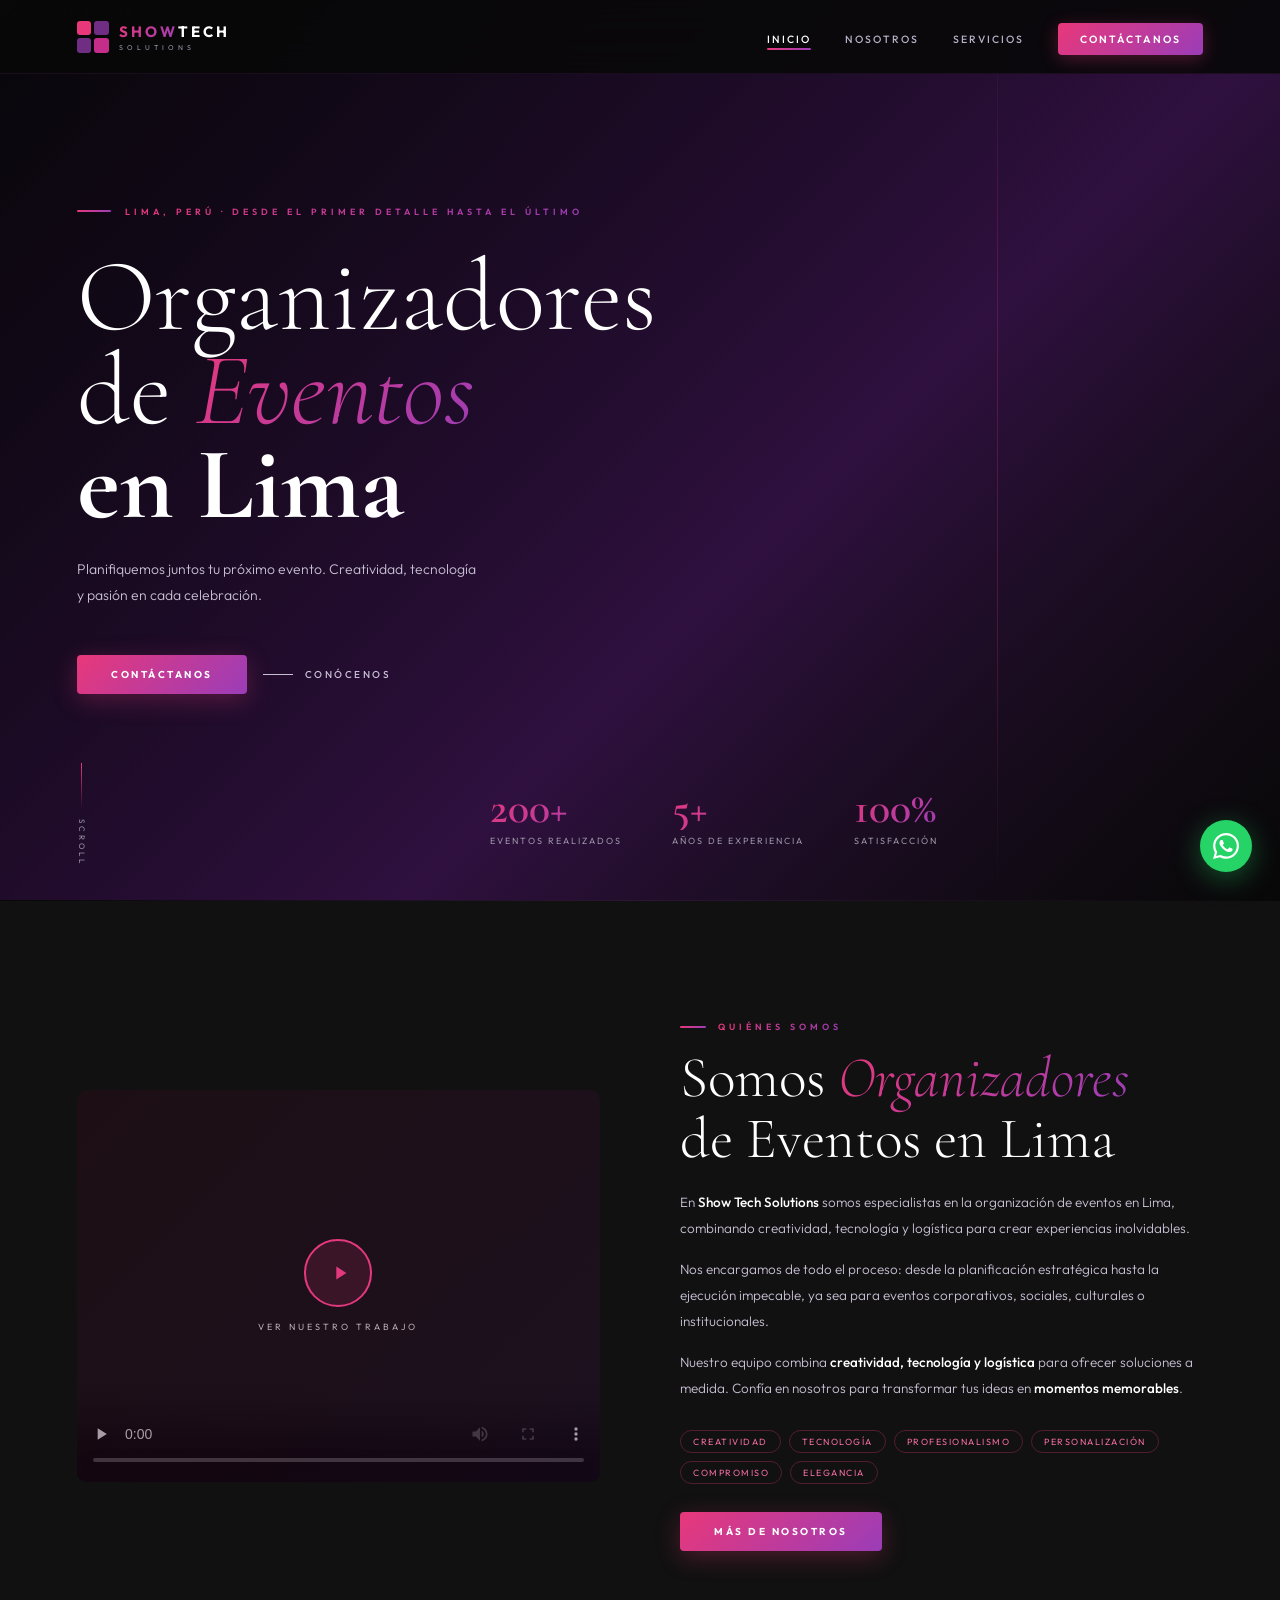
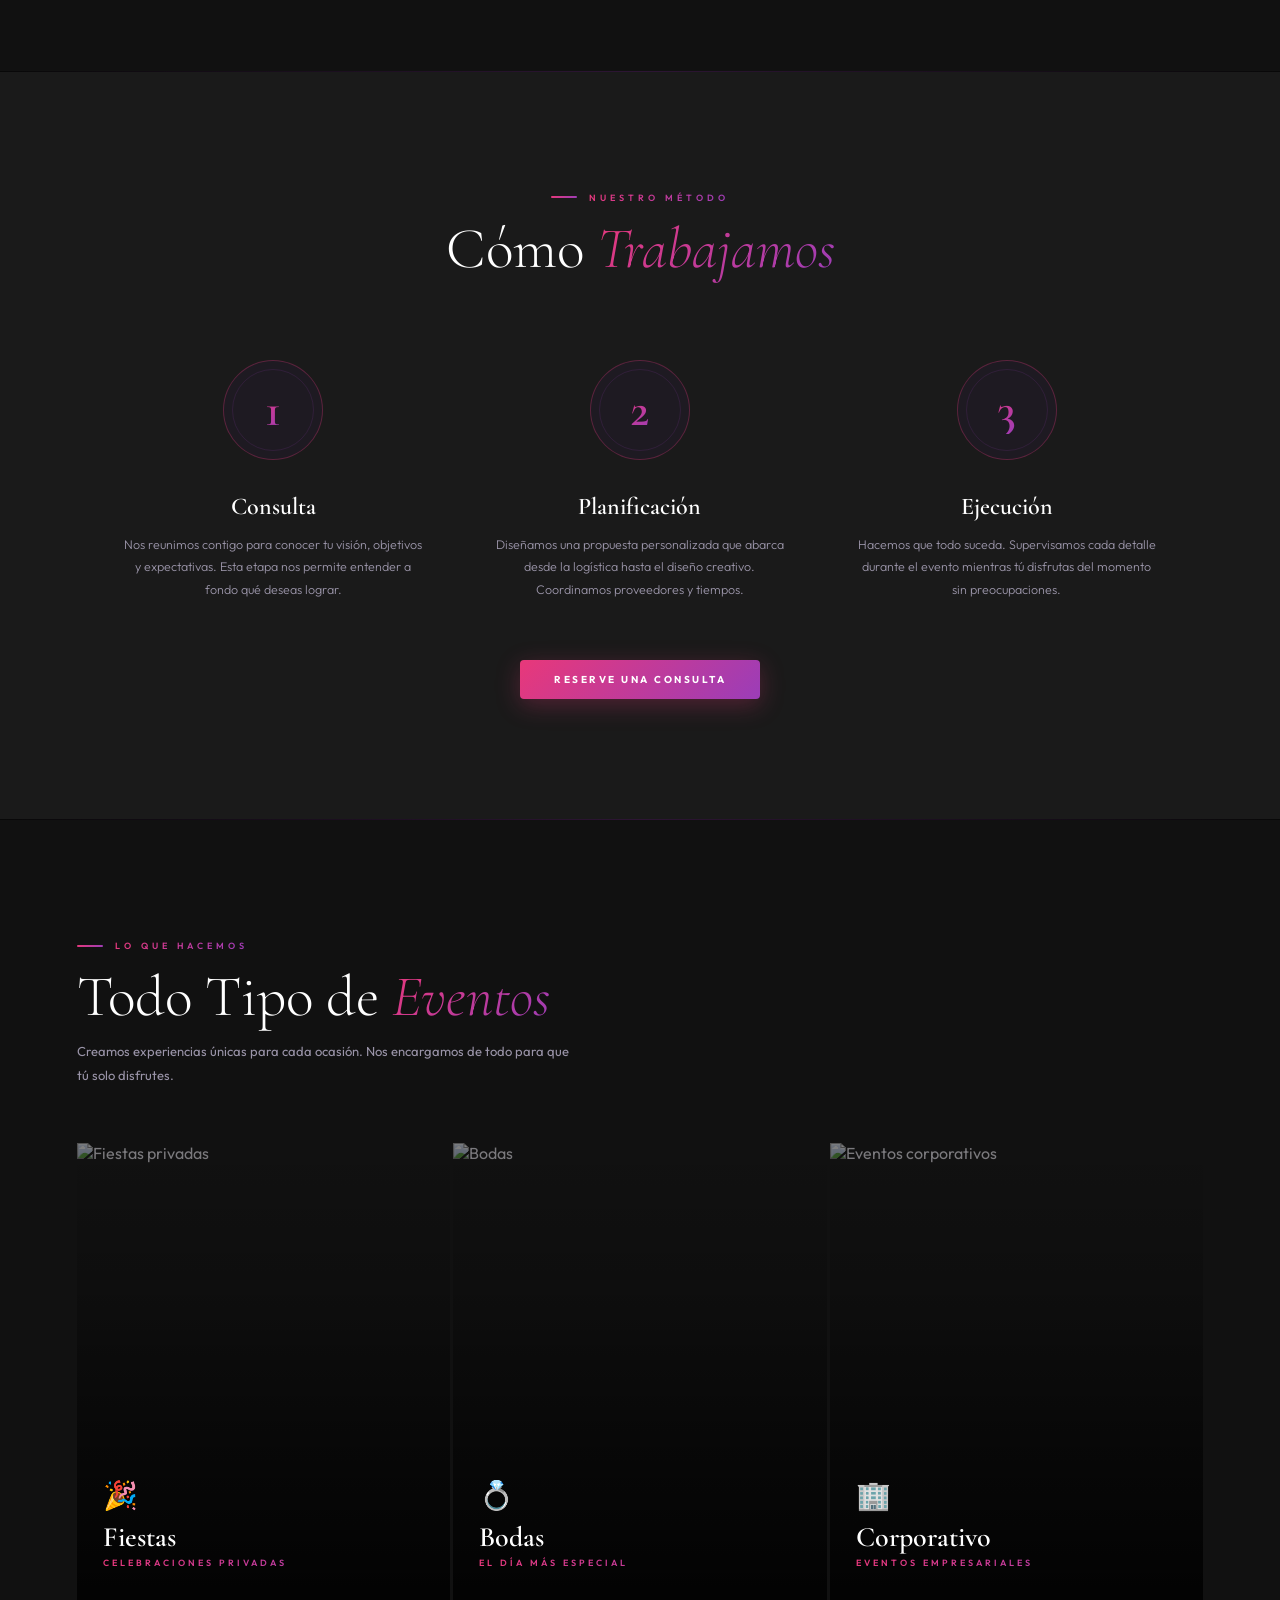
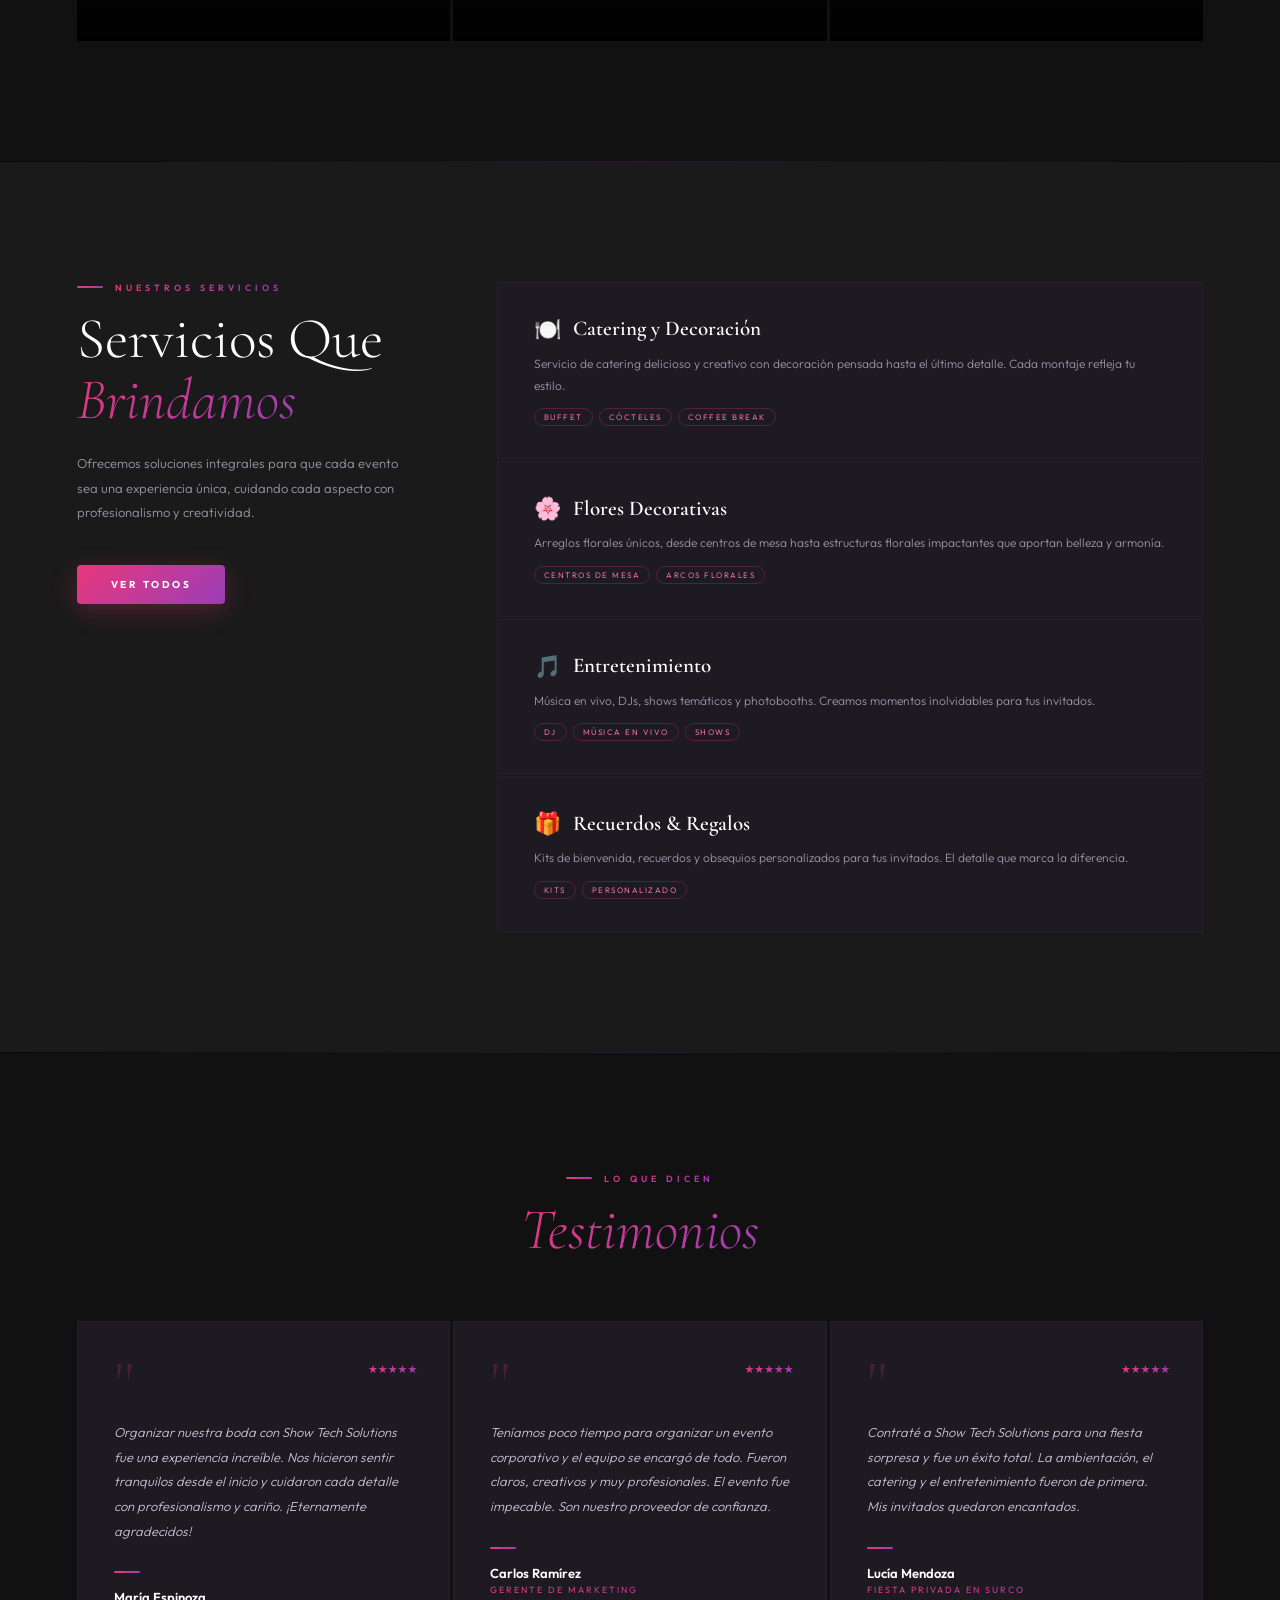
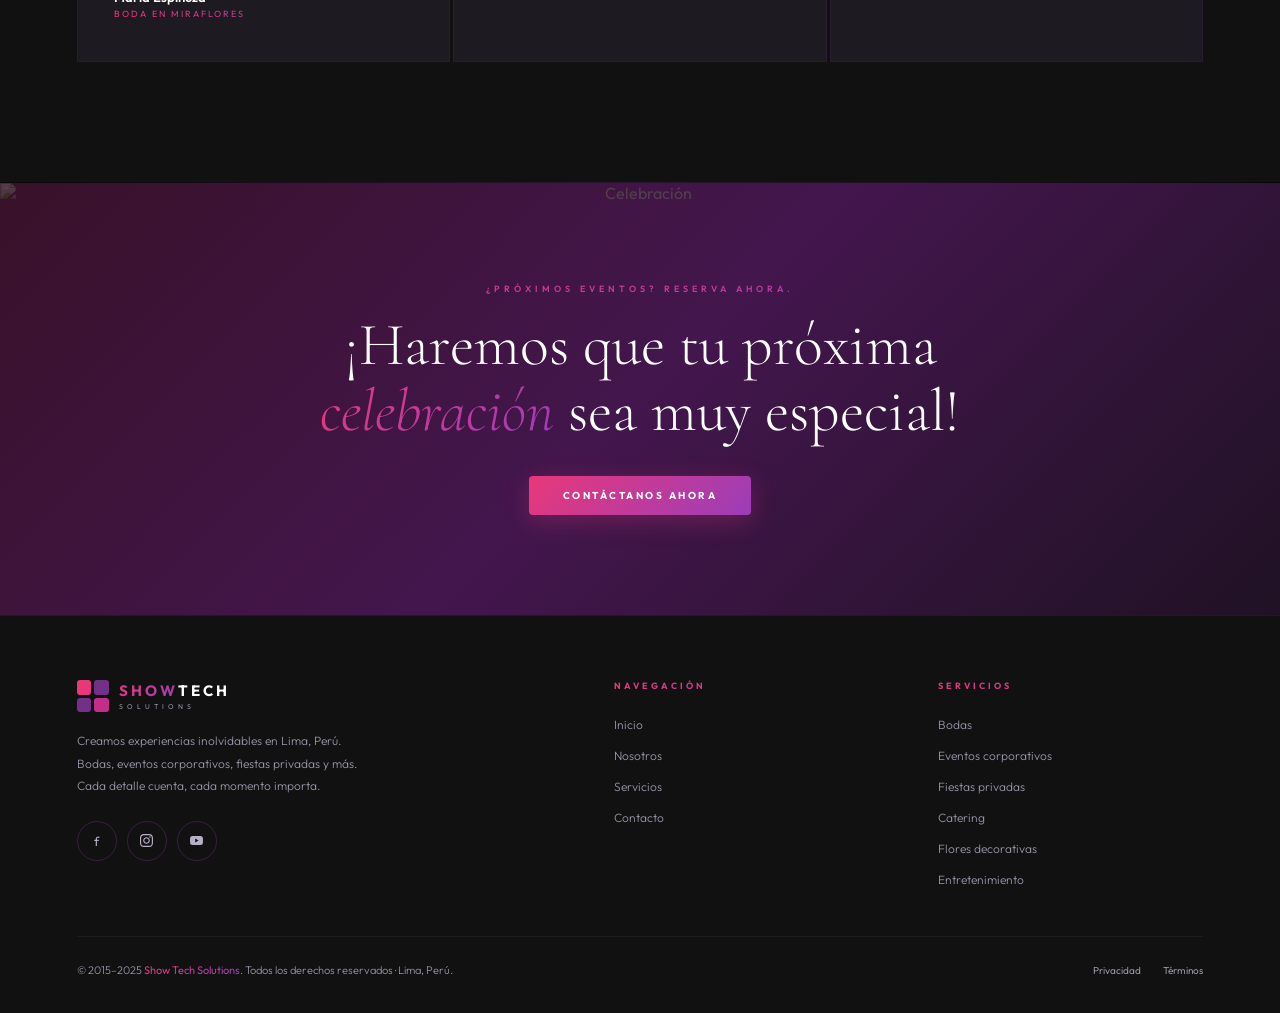
==== commit b6d73c81: "Subo cambios de la pagina inicio y arreglo de la pagina servicios en la imagen" ====
--- a/index.html
+++ b/index.html
@@ -12,6 +12,14 @@
   <link rel="stylesheet" href="css/base.css">
   <link rel="stylesheet" href="css/layout.css">
   <link rel="stylesheet" href="css/home.css">
+  <style>
+    .page-hero, .s-nos-cta, .s-contact-cta { background: linear-gradient(135deg, #1a0a1a 0%, #2d1040 50%, #0a0a0a 100%); }
+    .hero { background: linear-gradient(135deg, #0a0014 0%, #200a2e 60%, #080808 100%); }
+  </style>
+  <style>
+    .hero { background: linear-gradient(135deg, #0a0014 0%, #200a2e 60%, #080808 100%) !important; }
+    .s-cta { background: linear-gradient(135deg, #1a0a1a 0%, #2d1040 50%, #0a0a0a 100%); }
+  </style>
 </head>
 <body>
 
@@ -73,9 +81,27 @@
 <!-- ═══ NOSOTROS PREVIEW ═══ -->
 <section class="s-home-nos" id="nosotros">
   <div class="home-nos__grid">
-    <div class="nos-img-wrap reveal">
+    <div class="nos-img-wrap reveal" style="position:relative;border-radius:10px;overflow:hidden;aspect-ratio:4/3;background:#111;">
       <div class="nos-corner nos-corner--tl"></div>
-      <img src="https://images.unsplash.com/photo-1511795409834-ef04bbd61622?w=900&q=80" alt="Nuestro equipo en acción">
+      <!-- Video real del sitio original -->
+      <video
+        style="width:100%;height:100%;object-fit:cover;"
+        poster="https://images.unsplash.com/photo-1511795409834-ef04bbd61622?w=900&q=80"
+        controls
+        preload="none"
+        aria-label="Video Show Tech Solutions"
+      >
+        <source src="https://showtechsolutions.com.pe/wp-content/uploads/2024/01/showtech-video.mp4" type="video/mp4">
+        <!-- Fallback: imagen si el video no carga -->
+        <img src="https://images.unsplash.com/photo-1511795409834-ef04bbd61622?w=900&q=80" alt="Nuestro equipo en acción" style="width:100%;height:100%;object-fit:cover;">
+      </video>
+      <!-- Overlay de play personalizado -->
+      <div id="video-overlay" style="position:absolute;inset:0;display:flex;flex-direction:column;align-items:center;justify-content:center;gap:14px;background:rgba(0,0,0,.35);cursor:pointer;transition:opacity .3s;" onclick="this.style.opacity='0';this.style.pointerEvents='none';document.querySelector('video').play();">
+        <div style="width:68px;height:68px;border-radius:50%;border:2px solid var(--pink);background:rgba(232,56,122,.15);display:flex;align-items:center;justify-content:center;transition:all .3s;">
+          <svg width="22" height="22" viewBox="0 0 24 24" fill="var(--pink)" style="margin-left:4px"><path d="M8 5v14l11-7z"/></svg>
+        </div>
+        <span style="font-size:9px;letter-spacing:3px;color:rgba(255,255,255,.7);text-transform:uppercase;">Ver nuestro trabajo</span>
+      </div>
       <div class="nos-corner nos-corner--br"></div>
     </div>
     <div class="nos-text reveal">
@@ -94,18 +120,6 @@
     </div>
   </div>
 
-  <div class="mv-grid">
-    <div class="mv-card reveal">
-      <span class="mv-card__icon">🎯</span>
-      <div class="mv-card__title">Misión</div>
-      <p class="mv-card__text">Crear experiencias inolvidables a través de la planificación y producción integral de eventos, ofreciendo soluciones creativas, personalizadas y de alta calidad que superen las expectativas de nuestros clientes.</p>
-    </div>
-    <div class="mv-card reveal">
-      <span class="mv-card__icon">🚀</span>
-      <div class="mv-card__title">Visión</div>
-      <p class="mv-card__text">Ser una empresa líder en la industria de organización de eventos a nivel nacional, reconocida por la innovación, el profesionalismo y la excelencia en cada proyecto que realizamos.</p>
-    </div>
-  </div>
 </section>
 <div class="sep"></div>
 
@@ -276,4 +290,4 @@
 </a>
 <script src="js/main.js"></script>
 </body>
-</html>+</html>
--- a/css/base.css
+++ b/css/base.css
@@ -123,4 +123,4 @@
 
 /* ── Animaciones ── */
 @keyframes fadeUp { from{opacity:0;transform:translateY(26px)} to{opacity:1;transform:none} }
-@keyframes pulse  { 0%,100%{opacity:.35} 50%{opacity:1} }+@keyframes pulse  { 0%,100%{opacity:.35} 50%{opacity:1} }
--- a/css/layout.css
+++ b/css/layout.css
@@ -95,7 +95,7 @@
 }
 
 /* ──────────────────────────────────────────────────────────
-  FOOTER
+   FOOTER
 ────────────────────────────────────────────────────────── */
 .footer {
   background:var(--black-2);
--- a/css/home.css
+++ b/css/home.css
@@ -97,18 +97,51 @@
 .eventos__grid { display:grid; grid-template-columns:repeat(3,1fr); gap:3px; max-width:1280px; margin:0 auto; }
 
 .ev-card { position:relative; overflow:hidden; cursor:pointer; aspect-ratio:3/4; }
-.ev-card img { position:absolute; inset:0; width:100%; height:100%; object-fit:cover; transition:transform var(--tr-slow); filter:brightness(.55) saturate(.8); }
-.ev-card:hover img { transform:scale(1.06); filter:brightness(.45) saturate(.9); }
-.ev-card__shade { position:absolute; inset:0; background:linear-gradient(to top,rgba(0,0,0,.88) 0%,rgba(0,0,0,.10) 55%,transparent 100%); transition:background .4s; }
-.ev-card:hover .ev-card__shade { background:linear-gradient(to top,rgba(0,0,0,.92) 0%,rgba(155,61,184,.18) 55%,transparent 100%); }
-.ev-card__body { position:absolute; bottom:0; left:0; right:0; padding:32px 28px; transform:translateY(14px); transition:transform .4s; }
-.ev-card:hover .ev-card__body { transform:none; }
-.ev-card__emoji { font-size:30px; margin-bottom:12px; display:block; }
-.ev-card__name { font-family:var(--font-serif); font-size:28px; font-weight:600; color:#fff; margin-bottom:6px; }
-.ev-card__label { font-size:9px; letter-spacing:3px; text-transform:uppercase; background:var(--grad); -webkit-background-clip:text; -webkit-text-fill-color:transparent; font-weight:600; margin-bottom:14px; display:block; }
-.ev-card__desc { font-size:12px; color:var(--white-dim); line-height:1.7; font-weight:300; opacity:0; transform:translateY(10px); transition:all .4s .1s; margin-bottom:16px; }
-.ev-card:hover .ev-card__desc { opacity:1; transform:none; }
-.ev-card__link { display:inline-flex; align-items:center; gap:8px; font-size:9px; letter-spacing:2.5px; text-transform:uppercase; font-weight:600; opacity:0; transition:opacity .4s .15s; background:var(--grad); -webkit-background-clip:text; -webkit-text-fill-color:transparent; }
+.ev-card img { position:absolute; inset:0; width:100%; height:100%; object-fit:cover; transition:transform var(--tr-slow); filter:brightness(.50) saturate(.8); }
+.ev-card:hover img { transform:scale(1.06); filter:brightness(.40) saturate(.9); }
+
+/* Sombra permanente más fuerte para que el texto siempre se vea */
+.ev-card__shade {
+  position:absolute; inset:0;
+  background:linear-gradient(to top,
+    rgba(0,0,0,.92) 0%,
+    rgba(0,0,0,.55) 40%,
+    rgba(0,0,0,.20) 70%,
+    transparent 100%);
+  transition:background .4s;
+}
+.ev-card:hover .ev-card__shade {
+  background:linear-gradient(to top,
+    rgba(0,0,0,.95) 0%,
+    rgba(155,61,184,.25) 55%,
+    rgba(0,0,0,.10) 100%);
+}
+
+/* Body siempre visible — sin translateY en desktop */
+.ev-card__body {
+  position:absolute; bottom:0; left:0; right:0;
+  padding:28px 26px;
+  /* sin transform para que título/label siempre se vea */
+}
+.ev-card__emoji { font-size:28px; margin-bottom:10px; display:block; }
+.ev-card__name  { font-family:var(--font-serif); font-size:28px; font-weight:600; color:#fff; margin-bottom:4px; line-height:1.1; }
+.ev-card__label { font-size:9px; letter-spacing:3px; text-transform:uppercase; background:var(--grad); -webkit-background-clip:text; -webkit-text-fill-color:transparent; font-weight:600; margin-bottom:12px; display:block; }
+
+/* Descripción y link: ocultos por defecto, se muestran en hover (desktop) */
+.ev-card__desc {
+  font-size:12px; color:var(--white-dim); line-height:1.7; font-weight:300;
+  opacity:0; max-height:0; overflow:hidden;
+  transition:opacity .4s .1s, max-height .4s .1s;
+  margin-bottom:12px;
+}
+.ev-card:hover .ev-card__desc { opacity:1; max-height:120px; }
+
+.ev-card__link {
+  display:inline-flex; align-items:center; gap:8px;
+  font-size:9px; letter-spacing:2.5px; text-transform:uppercase;
+  font-weight:600; opacity:0; transition:opacity .4s .15s;
+  background:var(--grad); -webkit-background-clip:text; -webkit-text-fill-color:transparent;
+}
 .ev-card__link-bar { width:20px; height:1px; background:var(--pink); transition:width var(--tr); }
 .ev-card__link:hover .ev-card__link-bar { width:34px; }
 .ev-card:hover .ev-card__link { opacity:1; }
@@ -156,10 +189,20 @@
 /* ── RESPONSIVE HOME ── */
 @media(max-width:960px){
   .home-nos__grid,.srv-layout { grid-template-columns:1fr; gap:50px; }
-  .mv-grid,.eventos__grid,.testi__grid { grid-template-columns:1fr; }
+  .mv-grid,.testi__grid { grid-template-columns:1fr; }
   .steps { grid-template-columns:1fr; gap:48px; }
   .steps::before { display:none; }
-  .ev-card { aspect-ratio:16/7; }
   .srv-sticky { position:static; }
   .hero__stats,.hero__scroll,.hero__deco-line { display:none; }
-}
+
+  /* ── Cards de eventos en móvil: 1 columna, altura fija ── */
+  .eventos__grid { grid-template-columns:1fr; gap:4px; }
+  .ev-card { aspect-ratio:unset; height:260px; }
+
+  /* En móvil todo el contenido siempre visible */
+  .ev-card__body { padding:22px 20px; }
+  .ev-card__emoji { font-size:24px; margin-bottom:6px; }
+  .ev-card__name  { font-size:24px; }
+  .ev-card__desc  { opacity:1 !important; max-height:none !important; font-size:11.5px; }
+  .ev-card__link  { opacity:1 !important; }
+}
